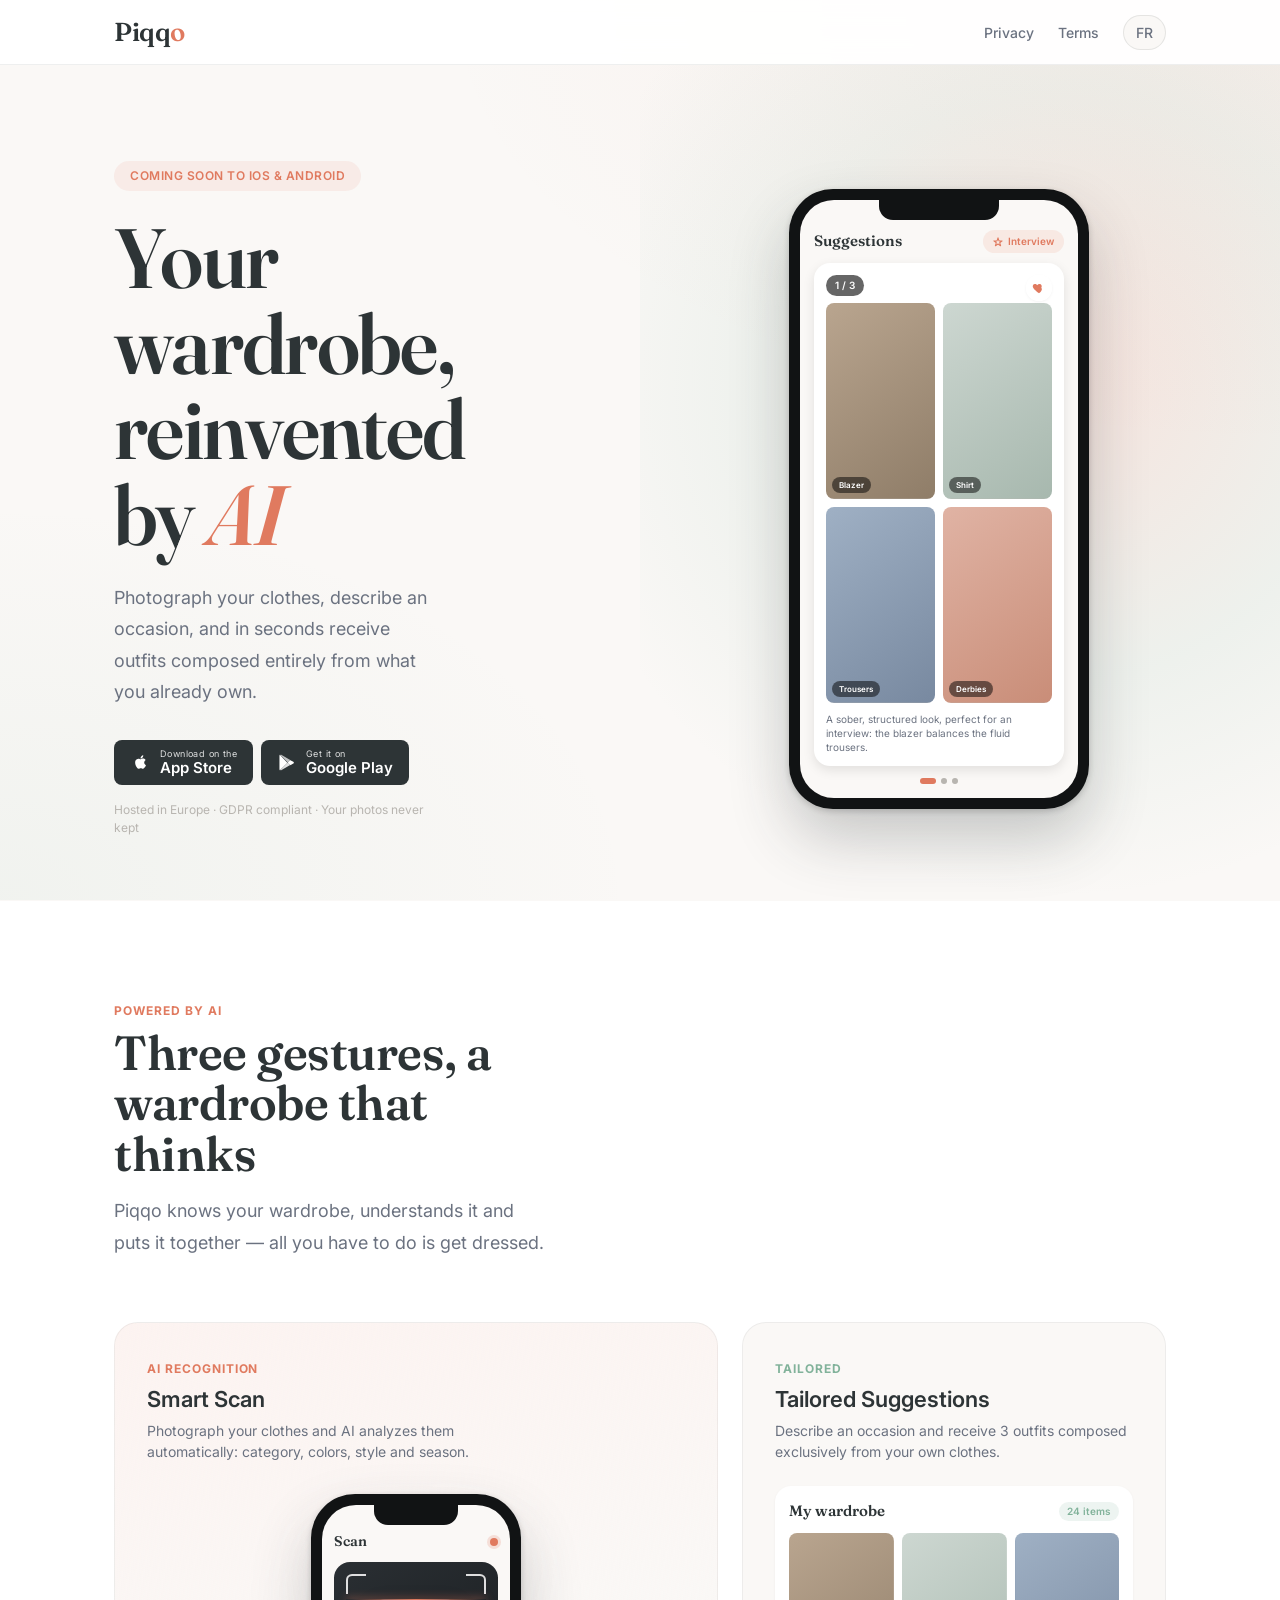
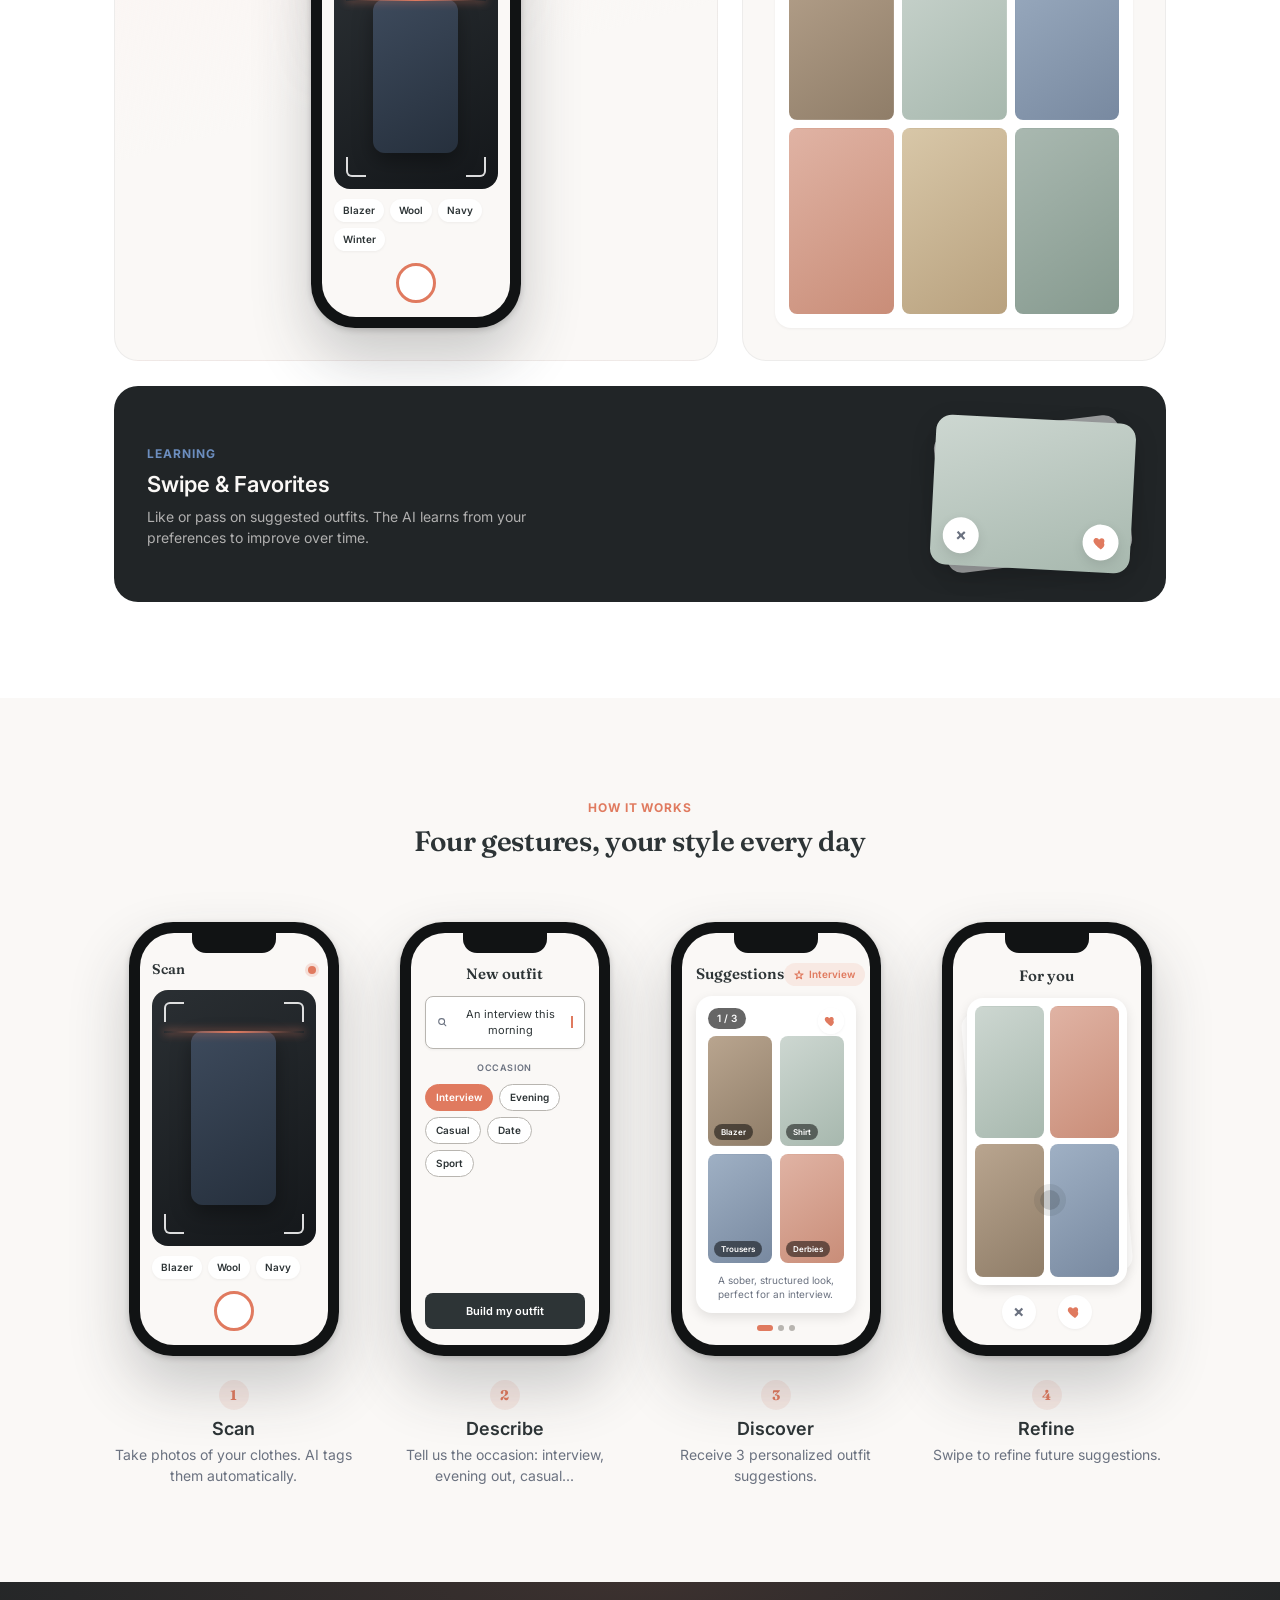
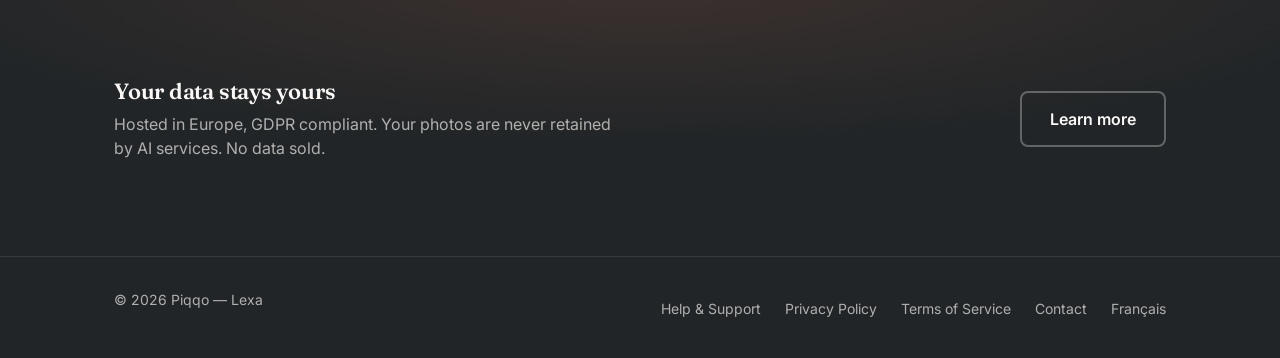
==== en/index.html @ 94d17daf "feat: add Help & Support pages (FR/EN) Add dedicated support.html for FR and EN with FAQ covering su" ====
<!doctype html>
<html lang="en">
  <head>
    <meta charset="UTF-8" />
    <meta name="viewport" content="width=device-width, initial-scale=1.0" />
    <title>Piqqo - Your style, powered by AI</title>
    <meta
      name="description"
      content="Piqqo analyzes your wardrobe and suggests personalized outfits in seconds using AI."
    />
    <link rel="alternate" hreflang="fr" href="../fr/index.html" />
    <link rel="alternate" hreflang="en" href="index.html" />
    <link rel="canonical" href="https://piqqo.app/en/" />
    <link rel="preconnect" href="https://fonts.googleapis.com" />
    <link rel="preconnect" href="https://fonts.gstatic.com" crossorigin />
    <link
      href="https://fonts.googleapis.com/css2?family=Fraunces:ital,opsz,wght@0,9..144,400..700;1,9..144,400..700&family=Inter:wght@400;500;600;700&display=swap"
      rel="stylesheet"
    />
    <link rel="stylesheet" href="../style.css" />
  </head>
  <body class="bg-texture">
    <!-- Navigation -->
    <nav class="nav">
      <div class="nav__inner">
        <a href="index.html" class="nav__logo">Piqq<span>o</span></a>
        <ul class="nav__links">
          <li><a href="privacy.html">Privacy</a></li>
          <li><a href="terms.html">Terms</a></li>
          <li><a href="../fr/index.html" class="nav__lang">FR</a></li>
        </ul>
      </div>
    </nav>

    <!-- Hero -->
    <section class="hero">
      <div class="container">
        <div class="hero__grid">
          <div class="hero__copy">
            <span class="hero__badge">Coming soon to iOS &amp; Android</span>
            <h1 class="hero__title">
              Your wardrobe,<br />reinvented by <em>AI</em>
            </h1>
            <p class="hero__subtitle">
              Photograph your clothes, describe an occasion, and in seconds
              receive outfits composed entirely from what you already own.
            </p>
            <div class="hero__cta">
              <!-- Store badges — placeholders. Replace href with real store URLs at launch. -->
              <div class="store-badges">
                <a
                  href="#"
                  class="store-badge"
                  aria-label="Download on the App Store"
                >
                  <svg width="20" height="20" viewBox="0 0 24 24" aria-hidden="true">
                    <path
                      d="M17.05 12.54c-.02-2.02 1.65-2.99 1.72-3.04-.94-1.37-2.4-1.56-2.92-1.58-1.24-.13-2.43.73-3.06.73-.63 0-1.6-.71-2.64-.69-1.36.02-2.61.79-3.31 2.01-1.41 2.45-.36 6.07 1.01 8.06.67.97 1.47 2.06 2.51 2.02 1.01-.04 1.39-.65 2.61-.65 1.22 0 1.56.65 2.63.63 1.09-.02 1.78-.99 2.44-1.97.77-1.13 1.09-2.22 1.11-2.28-.02-.01-2.13-.82-2.15-3.25zM15.03 6.6c.56-.68.94-1.62.83-2.56-.81.03-1.79.54-2.37 1.21-.52.6-.98 1.56-.86 2.48.9.07 1.83-.46 2.4-1.13z"
                    />
                  </svg>
                  <span class="store-badge__label">
                    <span class="store-badge__small">Download on the</span>
                    <span class="store-badge__big">App Store</span>
                  </span>
                </a>
                <a
                  href="#"
                  class="store-badge"
                  aria-label="Get it on Google Play"
                >
                  <svg width="19" height="19" viewBox="0 0 24 24" aria-hidden="true">
                    <path
                      d="M3.6 2.3c-.3.3-.5.8-.5 1.4v16.6c0 .6.2 1.1.5 1.4l.1.1 9.3-9.3v-.2L3.6 2.3zM16.8 15.3l-3.1-3.1v-.2l3.1-3.1.1.1 3.7 2.1c1 .6 1 1.6 0 2.2l-3.7 2.1-.1-.1z"
                    />
                    <path d="M13.7 12.1l-9.4 9.4c.3.3.9.4 1.5 0l10.9-6.2-3-3.2z" opacity="0.85" />
                    <path d="M13.7 11.9l3-3.2L5.8 2.5c-.6-.4-1.2-.3-1.5 0l9.4 9.4z" opacity="0.7" />
                  </svg>
                  <span class="store-badge__label">
                    <span class="store-badge__small">Get it on</span>
                    <span class="store-badge__big">Google Play</span>
                  </span>
                </a>
              </div>
            </div>
            <p class="hero__note">
              Hosted in Europe · GDPR compliant · Your photos never kept
            </p>
          </div>

          <!-- Product mockup: Suggestions screen replica.
               Garment tiles are placeholder slots — set style="--tile:url(...)"
               on a .mock-garment to drop in a real screenshot. -->
          <div class="hero__visual">
            <div class="mockup" role="img" aria-label="Preview of the Piqqo app: three suggested outfits">
              <div class="mockup__notch"></div>
              <div class="mockup__screen">
                <div class="mock-app">
                  <div class="mock-app__top">
                    <span class="mock-app__title">Suggestions</span>
                    <span class="mock-app__occasion">
                      <svg width="10" height="10" viewBox="0 0 24 24" fill="none" stroke="currentColor" stroke-width="2.5" stroke-linecap="round" stroke-linejoin="round"><path d="M12 2l2.4 7.4H22l-6 4.3 2.3 7.3L12 16.7 5.7 21l2.3-7.3-6-4.3h7.6z"/></svg>
                      Interview
                    </span>
                  </div>
                  <div class="mock-card">
                    <span class="mock-card__badge">1 / 3</span>
                    <span class="mock-card__heart" aria-hidden="true">
                      <svg viewBox="0 0 24 24"><path d="M12 21s-7.5-4.9-10-9.3C.3 8.6 1.8 5 5.1 5c2 0 3.3 1.2 3.9 2.3C9.6 6.2 10.9 5 12.9 5c3.3 0 4.8 3.6 3.1 6.7C19.5 16.1 12 21 12 21z"/></svg>
                    </span>
                    <div class="mock-collage">
                      <div class="mock-garment mock-garment--1"><span class="mock-garment__badge">Blazer</span></div>
                      <div class="mock-garment mock-garment--2"><span class="mock-garment__badge">Shirt</span></div>
                      <div class="mock-garment mock-garment--3"><span class="mock-garment__badge">Trousers</span></div>
                      <div class="mock-garment mock-garment--4"><span class="mock-garment__badge">Derbies</span></div>
                    </div>
                    <p class="mock-card__reason">
                      A sober, structured look, perfect for an interview: the
                      blazer balances the fluid trousers.
                    </p>
                  </div>
                  <div class="mock-dots" aria-hidden="true">
                    <span class="mock-dot mock-dot--active"></span>
                    <span class="mock-dot"></span>
                    <span class="mock-dot"></span>
                  </div>
                </div>
              </div>
            </div>
          </div>
        </div>
      </div>
    </section>

    <!-- Features — bento -->
    <section class="bento" id="features">
      <div class="container">
        <div class="bento__header" data-reveal>
          <span class="eyebrow eyebrow--accent">Powered by AI</span>
          <h2>Three gestures, a wardrobe that thinks</h2>
          <p>
            Piqqo knows your wardrobe, understands it and puts it together —
            all you have to do is get dressed.
          </p>
        </div>

        <div class="bento__grid">
          <!-- Smart Scan — showcase cell, reuses the phone-mockup primitive -->
          <article class="bento__cell bento__cell--scan" data-reveal>
            <div class="bento__copy">
              <span class="eyebrow eyebrow--accent">AI recognition</span>
              <h3>Smart Scan</h3>
              <p>
                Photograph your clothes and AI analyzes them automatically:
                category, colors, style and season.
              </p>
            </div>
            <div class="bento__visual">
              <div
                class="mockup mockup--sm"
                role="img"
                aria-label="Piqqo scan screen: analyzing a garment"
              >
                <div class="mockup__notch"></div>
                <div class="mockup__screen">
                  <div class="mock-scan">
                    <div class="mock-scan__bar">
                      <span>Scan</span>
                      <span class="mock-scan__live" aria-hidden="true"></span>
                    </div>
                    <div class="mock-scan__view">
                      <div class="mock-scan__garment"></div>
                      <span class="mock-scan__corner mock-scan__corner--tl"></span>
                      <span class="mock-scan__corner mock-scan__corner--tr"></span>
                      <span class="mock-scan__corner mock-scan__corner--bl"></span>
                      <span class="mock-scan__corner mock-scan__corner--br"></span>
                      <span class="mock-scan__scanline" aria-hidden="true"></span>
                    </div>
                    <div class="mock-scan__tags">
                      <span class="mock-tag">Blazer</span>
                      <span class="mock-tag">Wool</span>
                      <span class="mock-tag">Navy</span>
                      <span class="mock-tag">Winter</span>
                    </div>
                    <div class="mock-scan__shutter" aria-hidden="true"></div>
                  </div>
                </div>
              </div>
            </div>
          </article>

          <!-- Tailored Suggestions — shows the Wardrobe grid screen (flat card, no device frame) -->
          <article
            class="bento__cell bento__cell--sugg"
            data-reveal
            style="--reveal-delay: 0.08s"
          >
            <div class="bento__copy">
              <span class="eyebrow eyebrow--sage">Tailored</span>
              <h3>Tailored Suggestions</h3>
              <p>
                Describe an occasion and receive 3 outfits composed exclusively
                from your own clothes.
              </p>
            </div>
            <div
              class="mock-wardrobe"
              role="img"
              aria-label="Piqqo wardrobe screen: your digitized wardrobe"
            >
              <div class="mock-wardrobe__bar">
                <span class="mock-wardrobe__title">My wardrobe</span>
                <span class="mock-wardrobe__count">24 items</span>
              </div>
              <div class="mock-wardrobe__grid" aria-hidden="true">
                <span class="mock-tile mock-tile--1"></span>
                <span class="mock-tile mock-tile--2"></span>
                <span class="mock-tile mock-tile--3"></span>
                <span class="mock-tile mock-tile--4"></span>
                <span class="mock-tile mock-tile--5"></span>
                <span class="mock-tile mock-tile--6"></span>
              </div>
            </div>
          </article>

          <!-- Swipe & Favorites — wide banner cell -->
          <article
            class="bento__cell bento__cell--swipe"
            data-reveal
            style="--reveal-delay: 0.16s"
          >
            <div class="bento__copy">
              <span class="eyebrow eyebrow--info">Learning</span>
              <h3>Swipe &amp; Favorites</h3>
              <p>
                Like or pass on suggested outfits. The AI learns from your
                preferences to improve over time.
              </p>
            </div>
            <div class="mock-swipe" role="img" aria-label="Outfit cards to like or pass">
              <div class="mock-swipe__card mock-swipe__card--back"></div>
              <div class="mock-swipe__card mock-swipe__card--front">
                <span class="mock-swipe__pass" aria-hidden="true">&times;</span>
                <span class="mock-swipe__like" aria-hidden="true">
                  <svg viewBox="0 0 24 24"><path d="M12 21s-7.5-4.9-10-9.3C.3 8.6 1.8 5 5.1 5c2 0 3.3 1.2 3.9 2.3C9.6 6.2 10.9 5 12.9 5c3.3 0 4.8 3.6 3.1 6.7C19.5 16.1 12 21 12 21z"/></svg>
                </span>
              </div>
            </div>
          </article>
        </div>
      </div>
    </section>

    <!-- How It Works — animated four-step flow.
         Each step reuses the phone-mockup primitive (issue 02) to show a real
         app screen. Steps stagger in on scroll via the reveal harness (main.js,
         issue 01). The final step carries a swipe-gesture micro-animation.
         All motion is gated by prefers-reduced-motion (see style.css). -->
    <section class="how-it-works">
      <div class="container">
        <div class="how-it-works__header" data-reveal>
          <span class="eyebrow eyebrow--accent">How it works</span>
          <h2>Four gestures, your style every day</h2>
        </div>
        <ol class="how-steps">
          <!-- 1 · Scan — camera / scan screen -->
          <li class="how-step" data-reveal>
            <div class="how-step__stage">
              <div
                class="mockup mockup--how"
                role="img"
                aria-label="Piqqo scan screen: analyzing a garment"
              >
                <div class="mockup__notch"></div>
                <div class="mockup__screen">
                  <div class="mock-scan">
                    <div class="mock-scan__bar">
                      <span>Scan</span>
                      <span class="mock-scan__live" aria-hidden="true"></span>
                    </div>
                    <div class="mock-scan__view">
                      <div class="mock-scan__garment"></div>
                      <span class="mock-scan__corner mock-scan__corner--tl"></span>
                      <span class="mock-scan__corner mock-scan__corner--tr"></span>
                      <span class="mock-scan__corner mock-scan__corner--bl"></span>
                      <span class="mock-scan__corner mock-scan__corner--br"></span>
                      <span class="mock-scan__scanline" aria-hidden="true"></span>
                    </div>
                    <div class="mock-scan__tags">
                      <span class="mock-tag">Blazer</span>
                      <span class="mock-tag">Wool</span>
                      <span class="mock-tag">Navy</span>
                    </div>
                    <div class="mock-scan__shutter" aria-hidden="true"></div>
                  </div>
                </div>
              </div>
            </div>
            <div class="how-step__copy">
              <span class="how-step__num">1</span>
              <h3>Scan</h3>
              <p>Take photos of your clothes. AI tags them automatically.</p>
            </div>
          </li>

          <!-- 2 · Describe — occasion picker screen -->
          <li class="how-step" data-reveal style="--reveal-delay: 0.1s">
            <div class="how-step__stage">
              <div
                class="mockup mockup--how"
                role="img"
                aria-label="Piqqo screen: choosing the occasion for an outfit"
              >
                <div class="mockup__notch"></div>
                <div class="mockup__screen">
                  <div class="mock-occasion">
                    <span class="mock-occasion__title">New outfit</span>
                    <div class="mock-occasion__field">
                      <svg width="12" height="12" viewBox="0 0 24 24" fill="none" stroke="currentColor" stroke-width="2.5" stroke-linecap="round" stroke-linejoin="round" aria-hidden="true"><circle cx="11" cy="11" r="7"/><path d="M21 21l-4.3-4.3"/></svg>
                      <span class="mock-occasion__typed">An interview this morning</span>
                      <span class="mock-occasion__caret" aria-hidden="true"></span>
                    </div>
                    <span class="mock-occasion__label">Occasion</span>
                    <div class="mock-occasion__chips">
                      <span class="mock-chip mock-chip--on">Interview</span>
                      <span class="mock-chip">Evening</span>
                      <span class="mock-chip">Casual</span>
                      <span class="mock-chip">Date</span>
                      <span class="mock-chip">Sport</span>
                    </div>
                    <span class="mock-occasion__cta">Build my outfit</span>
                  </div>
                </div>
              </div>
            </div>
            <div class="how-step__copy">
              <span class="how-step__num">2</span>
              <h3>Describe</h3>
              <p>Tell us the occasion: interview, evening out, casual...</p>
            </div>
          </li>

          <!-- 3 · Discover — Suggestions / OutfitCard screen -->
          <li class="how-step" data-reveal style="--reveal-delay: 0.2s">
            <div class="how-step__stage">
              <div
                class="mockup mockup--how"
                role="img"
                aria-label="Piqqo preview: an outfit suggested from your wardrobe"
              >
                <div class="mockup__notch"></div>
                <div class="mockup__screen">
                  <div class="mock-app">
                    <div class="mock-app__top">
                      <span class="mock-app__title">Suggestions</span>
                      <span class="mock-app__occasion">
                        <svg width="10" height="10" viewBox="0 0 24 24" fill="none" stroke="currentColor" stroke-width="2.5" stroke-linecap="round" stroke-linejoin="round"><path d="M12 2l2.4 7.4H22l-6 4.3 2.3 7.3L12 16.7 5.7 21l2.3-7.3-6-4.3h7.6z"/></svg>
                        Interview
                      </span>
                    </div>
                    <div class="mock-card">
                      <span class="mock-card__badge">1 / 3</span>
                      <span class="mock-card__heart" aria-hidden="true">
                        <svg viewBox="0 0 24 24"><path d="M12 21s-7.5-4.9-10-9.3C.3 8.6 1.8 5 5.1 5c2 0 3.3 1.2 3.9 2.3C9.6 6.2 10.9 5 12.9 5c3.3 0 4.8 3.6 3.1 6.7C19.5 16.1 12 21 12 21z"/></svg>
                      </span>
                      <div class="mock-collage">
                        <div class="mock-garment mock-garment--1"><span class="mock-garment__badge">Blazer</span></div>
                        <div class="mock-garment mock-garment--2"><span class="mock-garment__badge">Shirt</span></div>
                        <div class="mock-garment mock-garment--3"><span class="mock-garment__badge">Trousers</span></div>
                        <div class="mock-garment mock-garment--4"><span class="mock-garment__badge">Derbies</span></div>
                      </div>
                      <p class="mock-card__reason">
                        A sober, structured look, perfect for an interview.
                      </p>
                    </div>
                    <div class="mock-dots" aria-hidden="true">
                      <span class="mock-dot mock-dot--active"></span>
                      <span class="mock-dot"></span>
                      <span class="mock-dot"></span>
                    </div>
                  </div>
                </div>
              </div>
            </div>
            <div class="how-step__copy">
              <span class="how-step__num">3</span>
              <h3>Discover</h3>
              <p>Receive 3 personalized outfit suggestions.</p>
            </div>
          </li>

          <!-- 4 · Refine — swipe-gesture micro-animation -->
          <li class="how-step" data-reveal style="--reveal-delay: 0.3s">
            <div class="how-step__stage">
              <div
                class="mockup mockup--how"
                role="img"
                aria-label="Piqqo screen: swipe an outfit to refine suggestions"
              >
                <div class="mockup__notch"></div>
                <div class="mockup__screen">
                  <div class="mock-refine">
                    <div class="mock-refine__bar">
                      <span>For you</span>
                    </div>
                    <div class="mock-refine__deck">
                      <div class="mock-refine__card mock-refine__card--back" aria-hidden="true"></div>
                      <div class="mock-refine__card mock-refine__card--front">
                        <span class="mock-refine__stamp" aria-hidden="true">Like</span>
                        <div class="mock-collage mock-collage--refine">
                          <div class="mock-garment mock-garment--2"></div>
                          <div class="mock-garment mock-garment--4"></div>
                          <div class="mock-garment mock-garment--1"></div>
                          <div class="mock-garment mock-garment--3"></div>
                        </div>
                      </div>
                      <span class="mock-refine__hand" aria-hidden="true"></span>
                    </div>
                    <div class="mock-refine__actions" aria-hidden="true">
                      <span class="mock-refine__btn mock-refine__btn--pass">&times;</span>
                      <span class="mock-refine__btn mock-refine__btn--like">
                        <svg viewBox="0 0 24 24"><path d="M12 21s-7.5-4.9-10-9.3C.3 8.6 1.8 5 5.1 5c2 0 3.3 1.2 3.9 2.3C9.6 6.2 10.9 5 12.9 5c3.3 0 4.8 3.6 3.1 6.7C19.5 16.1 12 21 12 21z"/></svg>
                      </span>
                    </div>
                  </div>
                </div>
              </div>
            </div>
            <div class="how-step__copy">
              <span class="how-step__num">4</span>
              <h3>Refine</h3>
              <p>Swipe to refine future suggestions.</p>
            </div>
          </li>
        </ol>
      </div>
    </section>

    <!-- Privacy band -->
    <section class="privacy-band section--dark">
      <div class="container">
        <div class="privacy-band__inner" data-reveal>
          <div>
            <h2>Your data stays yours</h2>
            <p>
              Hosted in Europe, GDPR compliant. Your photos are never retained
              by AI services. No data sold.
            </p>
          </div>
          <a href="privacy.html" class="btn btn--outline">Learn more</a>
        </div>
      </div>
    </section>

    <!-- Footer -->
    <footer class="footer">
      <div class="container">
        <div class="footer__inner">
          <p class="footer__copy">&copy; 2026 Piqqo — Lexa</p>
          <ul class="footer__links">
            <li><a href="support.html">Help & Support</a></li>
            <li><a href="privacy.html">Privacy Policy</a></li>
            <li><a href="terms.html">Terms of Service</a></li>
            <li><a href="mailto:piqqo@lexa.bzh">Contact</a></li>
            <li><a href="../fr/index.html">Français</a></li>
          </ul>
        </div>
      </div>
    </footer>

    <script src="../main.js" defer></script>
  </body>
</html>
---- style.css ----
/* ============================================
   Piqqo Website - Styles
   Colors from app theme: colors.ts
   ============================================ */

/* --- CSS Custom Properties (Design Tokens) --- */
:root {
  /* Primary Palette */
  --color-primary: #2d3436; /* Charcoal */
  --color-accent: #e07a5f; /* Terracotta */
  --color-secondary: #81b29a; /* Sage */

  /* Backgrounds */
  --color-bg: #faf8f6; /* Warm White */
  --color-surface: #ffffff; /* Cards, modals */

  /* Dark section (deep charcoal) — derived from primary, not a new brand color */
  --color-ink: #212527; /* Deeper charcoal for dark bands */
  --color-on-dark: #faf8f6; /* Text on dark */
  --color-on-dark-muted: rgba(250, 248, 246, 0.66); /* Secondary text on dark */

  /* Texture — subtle warm gradients layered over base bg */
  --gradient-warm:
    radial-gradient(
      120% 90% at 100% 0%,
      rgba(224, 122, 95, 0.08) 0%,
      transparent 55%
    ),
    radial-gradient(
      90% 80% at 0% 100%,
      rgba(129, 178, 154, 0.08) 0%,
      transparent 55%
    );

  /* Text */
  --color-text: #2d3436; /* Primary text */
  --color-text-secondary: #6b7280; /* Secondary text */
  --color-muted: #b8b5b0; /* Placeholders */

  /* Semantic */
  --color-success: #81b29a;
  --color-error: #e07a5f;
  --color-warning: #f2cc8f;
  --color-info: #6c8ebf;

  /* Spacing */
  --space-xs: 4px;
  --space-sm: 8px;
  --space-md: 16px;
  --space-lg: 24px;
  --space-xl: 32px;
  --space-xxl: 48px;
  --space-3xl: 64px;
  --space-4xl: 96px;

  /* Radii */
  --radius-sm: 4px;
  --radius-md: 8px;
  --radius-lg: 16px;
  --radius-xl: 24px;
  --radius-full: 9999px;

  /* Shadows */
  --shadow-sm: 0 1px 3px rgba(0, 0, 0, 0.05);
  --shadow-md: 0 4px 12px rgba(0, 0, 0, 0.1);
  --shadow-lg: 0 8px 24px rgba(0, 0, 0, 0.15);

  /* Typography */
  --font-family:
    "Inter", -apple-system, BlinkMacSystemFont, "Segoe UI", Roboto, sans-serif;
  /* Editorial serif display for headlines (body/UI stays Inter) */
  --font-display:
    "Fraunces", Georgia, "Times New Roman", "Times", serif;
  --font-size-caption: 12px;
  --font-size-body-sm: 14px;
  --font-size-body: 16px;
  --font-size-h3: 18px;
  --font-size-h2: 22px;
  --font-size-h1: 28px;
  --font-size-hero: 48px;
  /* Oversized editorial display scale (fluid) */
  --font-size-display: clamp(2.75rem, 6vw + 1rem, 5.25rem);
  --font-size-display-sm: clamp(2rem, 3.5vw + 1rem, 3rem);

  --line-height-tight: 1.2;
  --line-height-normal: 1.5;
  --line-height-relaxed: 1.75;

  /* Layout */
  --max-width: 1100px;
  --max-width-narrow: 800px;
}

/* --- Reset & Base --- */
*,
*::before,
*::after {
  margin: 0;
  padding: 0;
  box-sizing: border-box;
}

html {
  scroll-behavior: smooth;
  -webkit-font-smoothing: antialiased;
  -moz-osx-font-smoothing: grayscale;
}

body {
  font-family: var(--font-family);
  font-size: var(--font-size-body);
  line-height: var(--line-height-normal);
  color: var(--color-text);
  background-color: var(--color-bg);
}

a {
  color: var(--color-accent);
  text-decoration: none;
  transition: color 0.2s ease;
}

a:hover {
  color: #c4654b;
}

img {
  max-width: 100%;
  height: auto;
}

/* --- Typography --- */
h1,
h2,
h3,
h4 {
  line-height: var(--line-height-tight);
  color: var(--color-primary);
}

/* Big editorial headlines wear the serif display face; UI headings stay Inter */
h1,
h2 {
  font-family: var(--font-display);
  font-optical-sizing: auto;
  letter-spacing: -0.01em;
}

/* Utility: opt any element into the display face */
.font-display {
  font-family: var(--font-display);
  font-optical-sizing: auto;
}

/* Oversized editorial display type */
.display {
  font-family: var(--font-display);
  font-optical-sizing: auto;
  font-size: var(--font-size-display);
  font-weight: 600;
  line-height: 1.02;
  letter-spacing: -0.02em;
}

h1 {
  font-size: var(--font-size-h1);
  font-weight: 700;
}

h2 {
  font-size: var(--font-size-h2);
  font-weight: 600;
  margin-bottom: var(--space-md);
}

h3 {
  font-size: var(--font-size-h3);
  font-weight: 600;
  margin-bottom: var(--space-sm);
}

p {
  margin-bottom: var(--space-md);
  color: var(--color-text-secondary);
}

/* --- Layout --- */
.container {
  max-width: var(--max-width);
  margin: 0 auto;
  padding: 0 var(--space-lg);
}

.container--narrow {
  max-width: var(--max-width-narrow);
}

/* --- Navigation --- */
.nav {
  position: sticky;
  top: 0;
  background-color: var(--color-surface);
  border-bottom: 1px solid rgba(45, 52, 54, 0.08);
  z-index: 100;
  backdrop-filter: blur(12px);
  background-color: rgba(255, 255, 255, 0.92);
}

.nav__inner {
  display: flex;
  align-items: center;
  justify-content: space-between;
  height: 64px;
  max-width: var(--max-width);
  margin: 0 auto;
  padding: 0 var(--space-lg);
}

.nav__logo {
  font-family: var(--font-display);
  font-optical-sizing: auto;
  font-size: 26px;
  font-weight: 600;
  color: var(--color-primary);
  text-decoration: none;
  letter-spacing: -0.5px;
}

.nav__logo:hover {
  color: var(--color-primary);
}

.nav__logo span {
  color: var(--color-accent);
}

.nav__links {
  display: flex;
  align-items: center;
  gap: var(--space-lg);
  list-style: none;
}

.nav__links a {
  font-size: var(--font-size-body-sm);
  color: var(--color-text-secondary);
  font-weight: 500;
  transition: color 0.2s ease;
}

.nav__links a:hover {
  color: var(--color-primary);
}

.nav__lang {
  display: inline-flex;
  align-items: center;
  gap: var(--space-xs);
  padding: 6px 12px;
  font-size: var(--font-size-caption);
  font-weight: 600;
  color: var(--color-text-secondary);
  background: var(--color-bg);
  border: 1px solid rgba(45, 52, 54, 0.1);
  border-radius: var(--radius-full);
  text-decoration: none;
  transition: all 0.2s ease;
}

.nav__lang:hover {
  color: var(--color-primary);
  border-color: var(--color-primary);
  background: var(--color-surface);
}

/* --- Hero Section --- */
.hero {
  position: relative;
  padding: var(--space-4xl) 0 var(--space-3xl);
  overflow: hidden;
}

/* Soft warm glow behind the phone */
.hero::before {
  content: "";
  position: absolute;
  top: -10%;
  right: -5%;
  width: 55%;
  height: 120%;
  background: radial-gradient(
    circle at 60% 40%,
    rgba(224, 122, 95, 0.16) 0%,
    rgba(129, 178, 154, 0.1) 40%,
    transparent 70%
  );
  pointer-events: none;
  z-index: 0;
}

.hero__grid {
  position: relative;
  z-index: 1;
  display: grid;
  grid-template-columns: 1.05fr 0.95fr;
  align-items: center;
  gap: var(--space-4xl);
}

.hero__copy {
  max-width: 32ch;
}

.hero__badge {
  display: inline-flex;
  align-items: center;
  gap: var(--space-xs);
  padding: 6px 16px;
  font-size: var(--font-size-caption);
  font-weight: 600;
  color: var(--color-accent);
  background: rgba(224, 122, 95, 0.1);
  border-radius: var(--radius-full);
  margin-bottom: var(--space-lg);
  letter-spacing: 0.5px;
  text-transform: uppercase;
}

.hero__title {
  font-family: var(--font-display);
  font-optical-sizing: auto;
  font-size: var(--font-size-display);
  font-weight: 600;
  line-height: 1.02;
  margin-bottom: var(--space-lg);
  letter-spacing: -0.02em;
  color: var(--color-primary);
}

/* Fraunces ships true italics — the accent word gets a real italic cut */
.hero__title em {
  font-style: italic;
  color: var(--color-accent);
}

.hero__subtitle {
  font-size: var(--font-size-h3);
  color: var(--color-text-secondary);
  max-width: 46ch;
  margin: 0 0 var(--space-xl);
  line-height: var(--line-height-relaxed);
}

.hero__cta {
  display: flex;
  flex-wrap: wrap;
  align-items: center;
  gap: var(--space-md);
}

.hero__note {
  margin-top: var(--space-md);
  margin-bottom: 0;
  font-size: var(--font-size-caption);
  color: var(--color-muted);
}

.hero__visual {
  position: relative;
  z-index: 1;
  display: flex;
  justify-content: center;
}

/* --- Buttons --- */
.btn {
  display: inline-flex;
  align-items: center;
  gap: var(--space-sm);
  padding: 14px 28px;
  font-size: var(--font-size-body);
  font-weight: 600;
  border-radius: var(--radius-md);
  border: none;
  cursor: pointer;
  transition: all 0.2s ease;
  text-decoration: none;
}

.btn--primary {
  background-color: var(--color-accent);
  color: white;
}

.btn--primary:hover {
  background-color: #c4654b;
  color: white;
  transform: translateY(-1px);
  box-shadow: var(--shadow-md);
}

.btn--outline {
  background-color: transparent;
  color: var(--color-primary);
  border: 2px solid rgba(45, 52, 54, 0.15);
}

.btn--outline:hover {
  border-color: var(--color-primary);
  color: var(--color-primary);
  transform: translateY(-1px);
}

/* --- Features Section --- */
.features {
  padding: var(--space-4xl) 0;
  background-color: var(--color-surface);
}

.features__header {
  text-align: center;
  margin-bottom: var(--space-3xl);
}

.features__header h2 {
  font-size: var(--font-size-h1);
  margin-bottom: var(--space-sm);
}

.features__header p {
  font-size: var(--font-size-h3);
  color: var(--color-text-secondary);
}

.features__grid {
  display: grid;
  grid-template-columns: repeat(3, 1fr);
  gap: var(--space-xl);
}

.feature-card {
  padding: var(--space-xl);
  background: var(--color-bg);
  border-radius: var(--radius-lg);
  transition:
    transform 0.2s ease,
    box-shadow 0.2s ease;
}

.feature-card:hover {
  transform: translateY(-4px);
  box-shadow: var(--shadow-md);
}

.feature-card__icon {
  width: 48px;
  height: 48px;
  display: flex;
  align-items: center;
  justify-content: center;
  background: rgba(224, 122, 95, 0.1);
  border-radius: var(--radius-md);
  margin-bottom: var(--space-md);
  font-size: 24px;
}

.feature-card__icon--sage {
  background: rgba(129, 178, 154, 0.1);
}

.feature-card__icon--info {
  background: rgba(108, 142, 191, 0.1);
}

.feature-card h3 {
  color: var(--color-primary);
  margin-bottom: var(--space-sm);
}

.feature-card p {
  font-size: var(--font-size-body-sm);
  color: var(--color-text-secondary);
  margin-bottom: 0;
}

/* --- How It Works --- */
.how-it-works {
  padding: var(--space-4xl) 0;
}

.how-it-works__header {
  text-align: center;
  margin-bottom: var(--space-3xl);
}

.how-it-works__header h2 {
  font-size: var(--font-size-h1);
  margin-bottom: var(--space-sm);
}

.steps {
  display: grid;
  grid-template-columns: repeat(4, 1fr);
  gap: var(--space-xl);
  counter-reset: step;
}

.step {
  text-align: center;
  counter-increment: step;
  position: relative;
}

.step__number {
  width: 56px;
  height: 56px;
  display: flex;
  align-items: center;
  justify-content: center;
  background: var(--color-primary);
  color: white;
  font-size: var(--font-size-h2);
  font-weight: 700;
  border-radius: var(--radius-full);
  margin: 0 auto var(--space-md);
}

.step h3 {
  margin-bottom: var(--space-sm);
}

.step p {
  font-size: var(--font-size-body-sm);
  margin-bottom: 0;
}

/* --- Privacy Band ---
   Deep-charcoal band: the ink background, terracotta glow, and on-dark text
   come from the shared `.section--dark` treatment (applied in the markup).
   Only band-specific layout lives here. */
.privacy-band {
  padding: var(--space-4xl) 0;
}

.privacy-band__inner {
  display: flex;
  align-items: center;
  justify-content: space-between;
  gap: var(--space-xl);
}

.privacy-band h2 {
  margin-bottom: var(--space-sm);
}

.privacy-band p {
  margin-bottom: 0;
  max-width: 500px;
}

.privacy-band .btn--outline {
  color: var(--color-on-dark);
  border-color: rgba(250, 248, 246, 0.3);
  white-space: nowrap;
}

.privacy-band .btn--outline:hover {
  border-color: var(--color-on-dark);
  color: var(--color-on-dark);
}

/* --- Footer ---
   Deep-charcoal footer that flows out of the privacy band; a hairline
   divider marks the seam between the two dark regions. Links lift to
   terracotta on hover for a brand accent. */
.footer {
  padding: var(--space-xl) 0;
  background-color: var(--color-ink);
  color: var(--color-on-dark-muted);
  border-top: 1px solid rgba(250, 248, 246, 0.1);
}

.footer__inner {
  display: flex;
  align-items: center;
  justify-content: space-between;
  flex-wrap: wrap;
  gap: var(--space-md);
}

.footer__copy {
  font-size: var(--font-size-body-sm);
  color: var(--color-on-dark-muted);
}

.footer__links {
  display: flex;
  gap: var(--space-lg);
  list-style: none;
}

.footer__links a {
  font-size: var(--font-size-body-sm);
  color: var(--color-on-dark-muted);
  transition: color 0.2s ease;
}

.footer__links a:hover {
  color: var(--color-accent);
}

/* --- Legal Pages --- */
.legal {
  padding: var(--space-3xl) 0 var(--space-4xl);
}

.legal__header {
  margin-bottom: var(--space-xl);
  padding-bottom: var(--space-xl);
  border-bottom: 1px solid rgba(45, 52, 54, 0.08);
}

.legal__header h1 {
  font-size: 36px;
  margin-bottom: var(--space-sm);
}

.legal__date {
  font-size: var(--font-size-body-sm);
  color: var(--color-muted);
}

.legal__content h2 {
  font-size: var(--font-size-h2);
  margin-top: var(--space-xl);
  margin-bottom: var(--space-md);
  padding-top: var(--space-lg);
  border-top: 1px solid rgba(45, 52, 54, 0.05);
}

.legal__content h2:first-child {
  border-top: none;
  padding-top: 0;
  margin-top: 0;
}

.legal__content h3 {
  font-size: var(--font-size-h3);
  margin-top: var(--space-lg);
  margin-bottom: var(--space-sm);
}

.legal__content p {
  margin-bottom: var(--space-md);
  line-height: var(--line-height-relaxed);
}

.legal__content ul {
  margin-bottom: var(--space-md);
  padding-left: var(--space-lg);
}

.legal__content li {
  margin-bottom: var(--space-sm);
  color: var(--color-text-secondary);
  line-height: var(--line-height-relaxed);
}

.legal__content strong {
  color: var(--color-primary);
}

.legal__content table {
  width: 100%;
  border-collapse: collapse;
  margin-bottom: var(--space-lg);
  font-size: var(--font-size-body-sm);
}

.legal__content th {
  text-align: left;
  padding: var(--space-sm) var(--space-md);
  background: var(--color-primary);
  color: white;
  font-weight: 600;
  font-size: var(--font-size-caption);
  text-transform: uppercase;
  letter-spacing: 0.5px;
}

.legal__content th:first-child {
  border-radius: var(--radius-md) 0 0 0;
}

.legal__content th:last-child {
  border-radius: 0 var(--radius-md) 0 0;
}

.legal__content td {
  padding: var(--space-sm) var(--space-md);
  border-bottom: 1px solid rgba(45, 52, 54, 0.06);
  color: var(--color-text-secondary);
}

.legal__content tr:hover td {
  background: rgba(45, 52, 54, 0.02);
}

/* --- Responsive --- */
@media (max-width: 768px) {
  :root {
    --font-size-hero: 32px;
    --font-size-h1: 24px;
    --font-size-h2: 20px;
  }

  .hero {
    padding: var(--space-3xl) 0;
  }

  .hero__grid {
    grid-template-columns: 1fr;
    gap: var(--space-3xl);
    text-align: center;
  }

  .hero__copy {
    max-width: none;
  }

  .hero__badge,
  .hero__cta,
  .store-badges {
    justify-content: center;
  }

  .hero__subtitle {
    margin-left: auto;
    margin-right: auto;
  }

  .features__grid {
    grid-template-columns: 1fr;
    gap: var(--space-md);
  }

  .steps {
    grid-template-columns: 1fr 1fr;
    gap: var(--space-lg);
  }

  .privacy-band__inner {
    flex-direction: column;
    text-align: center;
  }

  .privacy-band p {
    max-width: none;
  }

  .footer__inner {
    flex-direction: column;
    text-align: center;
  }

  .nav__links {
    gap: var(--space-md);
  }

  .legal__content table {
    display: block;
    overflow-x: auto;
  }
}

@media (max-width: 480px) {
  .steps {
    grid-template-columns: 1fr;
  }

  .hero__cta {
    flex-direction: column;
    width: 100%;
  }

  .hero__cta .btn {
    width: 100%;
    justify-content: center;
  }

  .nav__links {
    gap: var(--space-sm);
  }

  .nav__links a {
    font-size: var(--font-size-caption);
  }
}

/* ============================================
   Foundation utilities (redesign)
   ============================================ */

/* Warm textured page surface — layered radial gradients over the base bg */
.bg-texture {
  background-image: var(--gradient-warm);
  background-attachment: fixed;
}

/* Deep-charcoal section for high-contrast bands */
.section--dark {
  background-color: var(--color-ink);
  color: var(--color-on-dark);
  background-image:
    radial-gradient(
      100% 100% at 50% 0%,
      rgba(224, 122, 95, 0.14) 0%,
      transparent 60%
    );
}

.section--dark h1,
.section--dark h2,
.section--dark h3,
.section--dark h4 {
  color: var(--color-on-dark);
}

.section--dark p {
  color: var(--color-on-dark-muted);
}

/* --- Scroll reveal harness ---
   Elements marked [data-reveal] start hidden and animate in when the
   IntersectionObserver in main.js adds .is-visible. The `js` class (set by
   main.js on <html>) gates the hidden state so content stays visible if JS
   never runs. */
.js [data-reveal] {
  opacity: 0;
  transform: translateY(20px);
  transition:
    opacity 0.6s cubic-bezier(0.22, 1, 0.36, 1),
    transform 0.6s cubic-bezier(0.22, 1, 0.36, 1);
  transition-delay: var(--reveal-delay, 0s);
  will-change: opacity, transform;
}

.js [data-reveal].is-visible {
  opacity: 1;
  transform: none;
}

@media (prefers-reduced-motion: reduce) {
  html {
    scroll-behavior: auto;
  }

  .js [data-reveal],
  .js [data-reveal].is-visible {
    opacity: 1;
    transform: none;
    transition: none;
  }
}

/* ============================================
   Store badges (placeholder — swap href for real store URLs at launch)
   ============================================ */
.store-badges {
  display: flex;
  flex-wrap: wrap;
  gap: var(--space-sm);
}

.store-badge {
  display: inline-flex;
  align-items: center;
  gap: 10px;
  padding: 9px 16px;
  background-color: var(--color-primary);
  color: #fff;
  border-radius: var(--radius-md);
  transition:
    transform 0.2s ease,
    box-shadow 0.2s ease;
}

.store-badge:hover {
  color: #fff;
  transform: translateY(-2px);
  box-shadow: var(--shadow-md);
}

.store-badge svg {
  flex-shrink: 0;
  fill: #fff;
}

.store-badge__label {
  display: flex;
  flex-direction: column;
  line-height: 1.15;
  text-align: left;
}

.store-badge__small {
  font-size: 9px;
  letter-spacing: 0.4px;
  opacity: 0.85;
}

.store-badge__big {
  font-size: 15px;
  font-weight: 600;
}

/* ============================================
   Phone mockup primitive (reused by hero, features, how-it-works)
   Garment tiles are placeholder slots: set --tile to a real screenshot url
   (background-image) to raise fidelity per slot.
   ============================================ */
.mockup {
  --mock-w: 300px;
  position: relative;
  width: var(--mock-w);
  aspect-ratio: 300 / 620;
  background: #111314;
  border-radius: 44px;
  padding: 11px;
  box-shadow:
    0 2px 6px rgba(0, 0, 0, 0.18),
    0 30px 60px rgba(45, 52, 54, 0.24);
}

.mockup__notch {
  position: absolute;
  top: 11px;
  left: 50%;
  transform: translateX(-50%);
  width: 40%;
  height: 20px;
  background: #111314;
  border-radius: 0 0 14px 14px;
  z-index: 5;
}

.mockup__screen {
  position: relative;
  width: 100%;
  height: 100%;
  background: var(--color-bg);
  border-radius: 34px;
  overflow: hidden;
  display: flex;
  flex-direction: column;
}

/* --- Suggestions screen content --- */
.mock-app {
  display: flex;
  flex-direction: column;
  height: 100%;
  padding: 30px 14px 14px;
  gap: 10px;
}

.mock-app__top {
  display: flex;
  align-items: center;
  justify-content: space-between;
}

.mock-app__title {
  font-family: var(--font-display);
  font-size: 15px;
  font-weight: 600;
  color: var(--color-primary);
}

.mock-app__occasion {
  display: inline-flex;
  align-items: center;
  gap: 5px;
  padding: 4px 10px;
  font-size: 10px;
  font-weight: 600;
  color: var(--color-accent);
  background: rgba(224, 122, 95, 0.12);
  border-radius: var(--radius-full);
}

.mock-card {
  position: relative;
  flex: 1;
  display: flex;
  flex-direction: column;
  background: var(--color-surface);
  border-radius: var(--radius-lg);
  padding: 12px;
  box-shadow: var(--shadow-md);
}

.mock-card__badge {
  position: absolute;
  top: 12px;
  left: 12px;
  z-index: 2;
  padding: 3px 9px;
  font-size: 10px;
  font-weight: 600;
  color: #fff;
  background: rgba(0, 0, 0, 0.6);
  border-radius: var(--radius-full);
}

.mock-card__heart {
  position: absolute;
  top: 12px;
  right: 12px;
  z-index: 2;
  width: 26px;
  height: 26px;
  display: flex;
  align-items: center;
  justify-content: center;
  background: rgba(255, 255, 255, 0.92);
  border-radius: var(--radius-full);
  box-shadow: var(--shadow-sm);
}

.mock-card__heart svg {
  width: 14px;
  height: 14px;
  fill: var(--color-accent);
}

.mock-collage {
  flex: 1;
  margin-top: 28px;
  display: grid;
  grid-template-columns: 1fr 1fr;
  grid-auto-rows: 1fr;
  gap: 8px;
}

.mock-garment {
  position: relative;
  border-radius: var(--radius-md);
  background-color: var(--color-muted);
  background-image: var(--tile, none);
  background-size: cover;
  background-position: center;
  overflow: hidden;
}

/* Placeholder tints so tiles read as distinct garments before real photos */
.mock-garment--1 {
  background-image: linear-gradient(145deg, #b9a58f, #8f7d68);
}
.mock-garment--2 {
  background-image: linear-gradient(145deg, #cdd7d1, #a7b8ae);
}
.mock-garment--3 {
  background-image: linear-gradient(145deg, #9fb0c4, #7889a0);
}
.mock-garment--4 {
  background-image: linear-gradient(145deg, #e0b3a4, #c98d78);
}

.mock-garment__badge {
  position: absolute;
  bottom: 6px;
  left: 6px;
  padding: 2px 7px;
  font-size: 8px;
  font-weight: 600;
  color: #fff;
  background: rgba(0, 0, 0, 0.5);
  border-radius: var(--radius-full);
}

.mock-card__reason {
  margin: 10px 0 0;
  font-size: 10px;
  line-height: 1.4;
  color: var(--color-text-secondary);
}

.mock-dots {
  display: flex;
  gap: 5px;
  justify-content: center;
  padding-top: 2px;
}

.mock-dot {
  width: 6px;
  height: 6px;
  border-radius: var(--radius-full);
  background: var(--color-muted);
}

.mock-dot--active {
  width: 16px;
  background: var(--color-accent);
}

/* ============================================
   Hero / mockup animation
   ============================================ */
@keyframes floaty {
  0%,
  100% {
    transform: translateY(0);
  }
  50% {
    transform: translateY(-10px);
  }
}

@keyframes tile-in {
  from {
    opacity: 0;
    transform: scale(0.92) translateY(8px);
  }
  to {
    opacity: 1;
    transform: none;
  }
}

.hero__visual {
  animation: floaty 6s ease-in-out infinite;
}

.hero .mock-garment {
  opacity: 0;
  animation: tile-in 0.55s cubic-bezier(0.22, 1, 0.36, 1) forwards;
}
.hero .mock-garment--1 {
  animation-delay: 0.2s;
}
.hero .mock-garment--2 {
  animation-delay: 0.32s;
}
.hero .mock-garment--3 {
  animation-delay: 0.44s;
}
.hero .mock-garment--4 {
  animation-delay: 0.56s;
}

@media (prefers-reduced-motion: reduce) {
  .hero__visual {
    animation: none;
  }
  .hero .mock-garment {
    opacity: 1;
    animation: none;
  }
}

/* ============================================
   Bento feature area (issue 03)
   Asymmetric feature grid over the three core features. The Scan cell reuses
   the phone mockup primitive (device frame); the Suggestions cell shows a
   flat Wardrobe grid screen; the Swipe cell is a wide dark banner.
   ============================================ */
.bento {
  padding: var(--space-4xl) 0;
  background-color: var(--color-surface);
}

.bento__header {
  max-width: 44ch;
  margin-bottom: var(--space-3xl);
}

.bento__header h2 {
  font-size: var(--font-size-display-sm);
  line-height: 1.05;
  margin-bottom: var(--space-md);
}

.bento__header p {
  font-size: var(--font-size-h3);
  color: var(--color-text-secondary);
  line-height: var(--line-height-relaxed);
  margin-bottom: 0;
}

/* Editorial eyebrow — small uppercase kicker above headings */
.eyebrow {
  display: inline-block;
  margin-bottom: var(--space-sm);
  font-size: var(--font-size-caption);
  font-weight: 700;
  letter-spacing: 0.08em;
  text-transform: uppercase;
  color: var(--color-text-secondary);
}
.eyebrow--accent {
  color: var(--color-accent);
}
.eyebrow--sage {
  color: var(--color-secondary);
}
.eyebrow--info {
  color: var(--color-info);
}

.bento__grid {
  display: grid;
  grid-template-columns: repeat(12, 1fr);
  gap: var(--space-lg);
}

.bento__cell {
  position: relative;
  display: flex;
  flex-direction: column;
  padding: var(--space-xl);
  background: var(--color-bg);
  border: 1px solid rgba(45, 52, 54, 0.06);
  border-radius: var(--radius-xl);
  overflow: hidden;
  transition:
    transform 0.25s ease,
    box-shadow 0.25s ease;
}

.bento__cell:hover {
  transform: translateY(-4px);
  box-shadow: var(--shadow-lg);
}

/* Scan — tall showcase, holds the Scan/Camera phone mockup */
.bento__cell--scan {
  grid-column: span 7;
  justify-content: space-between;
  gap: var(--space-xl);
  /* Let the phone mockup's soft drop shadow breathe past the rounded corner
     (the gradient background still clips to border-radius). */
  overflow: visible;
  background: linear-gradient(
    165deg,
    rgba(224, 122, 95, 0.09) 0%,
    var(--color-bg) 55%
  );
}

/* Suggestions — holds the Wardrobe grid screen */
.bento__cell--sugg {
  grid-column: span 5;
  gap: var(--space-lg);
}

/* Swipe — wide banner: copy left, swipe cards right */
.bento__cell--swipe {
  grid-column: span 12;
  flex-direction: row;
  align-items: center;
  justify-content: space-between;
  gap: var(--space-xxl);
  background: var(--color-ink);
  border-color: transparent;
}

.bento__copy h3 {
  font-size: var(--font-size-h2);
  color: var(--color-primary);
  margin-bottom: var(--space-sm);
}

.bento__copy p {
  font-size: var(--font-size-body-sm);
  color: var(--color-text-secondary);
  max-width: 44ch;
  margin-bottom: 0;
}

.bento__cell--swipe .bento__copy h3 {
  color: var(--color-on-dark);
}
.bento__cell--swipe .bento__copy p {
  color: var(--color-on-dark-muted);
}

.bento__visual {
  display: flex;
  justify-content: center;
}

.mockup--sm {
  --mock-w: 210px;
}

/* --- Scan / Camera screen (inside the mockup primitive) --- */
.mock-scan {
  display: flex;
  flex-direction: column;
  height: 100%;
  padding: 26px 12px 14px;
  gap: 10px;
}

.mock-scan__bar {
  display: flex;
  align-items: center;
  justify-content: space-between;
}

.mock-scan__bar span:first-child {
  font-family: var(--font-display);
  font-size: 14px;
  font-weight: 600;
  color: var(--color-primary);
}

.mock-scan__live {
  width: 8px;
  height: 8px;
  border-radius: var(--radius-full);
  background: var(--color-accent);
  box-shadow: 0 0 0 3px rgba(224, 122, 95, 0.2);
}

.mock-scan__view {
  position: relative;
  flex: 1;
  border-radius: var(--radius-lg);
  overflow: hidden;
  background: linear-gradient(150deg, #2a2f33, #14171a);
}

.mock-scan__garment {
  position: absolute;
  inset: 16% 24%;
  border-radius: 12px;
  background: linear-gradient(150deg, #3d4a5c, #26303d);
  box-shadow: 0 8px 20px rgba(0, 0, 0, 0.35);
}

.mock-scan__corner {
  position: absolute;
  width: 20px;
  height: 20px;
  border: 2px solid rgba(255, 255, 255, 0.85);
}
.mock-scan__corner--tl {
  top: 12px;
  left: 12px;
  border-right: 0;
  border-bottom: 0;
  border-radius: 6px 0 0 0;
}
.mock-scan__corner--tr {
  top: 12px;
  right: 12px;
  border-left: 0;
  border-bottom: 0;
  border-radius: 0 6px 0 0;
}
.mock-scan__corner--bl {
  bottom: 12px;
  left: 12px;
  border-right: 0;
  border-top: 0;
  border-radius: 0 0 0 6px;
}
.mock-scan__corner--br {
  bottom: 12px;
  right: 12px;
  border-left: 0;
  border-top: 0;
  border-radius: 0 0 6px 0;
}

.mock-scan__scanline {
  position: absolute;
  left: 12px;
  right: 12px;
  top: 16%;
  height: 2px;
  background: linear-gradient(
    90deg,
    transparent,
    var(--color-accent),
    transparent
  );
  box-shadow: 0 0 8px var(--color-accent);
  animation: scanline 2.4s ease-in-out infinite;
}

@keyframes scanline {
  0%,
  100% {
    top: 16%;
  }
  50% {
    top: 80%;
  }
}

.mock-scan__tags {
  display: flex;
  flex-wrap: wrap;
  gap: 6px;
}

.mock-tag {
  padding: 4px 9px;
  font-size: 10px;
  font-weight: 600;
  color: var(--color-primary);
  background: var(--color-surface);
  border-radius: var(--radius-full);
  box-shadow: var(--shadow-sm);
}

.mock-scan__shutter {
  width: 40px;
  height: 40px;
  margin: 2px auto 0;
  border-radius: var(--radius-full);
  background: var(--color-surface);
  border: 3px solid var(--color-accent);
  box-shadow: inset 0 0 0 2px var(--color-surface);
}

/* --- Wardrobe grid screen (inside the Suggestions cell) --- */
.mock-wardrobe {
  flex: 1;
  display: flex;
  flex-direction: column;
  gap: 10px;
  min-height: 180px;
  padding: 14px;
  background: var(--color-surface);
  border-radius: var(--radius-lg);
  box-shadow: var(--shadow-sm);
}

.mock-wardrobe__bar {
  display: flex;
  align-items: center;
  justify-content: space-between;
}

.mock-wardrobe__title {
  font-family: var(--font-display);
  font-size: 15px;
  font-weight: 600;
  color: var(--color-primary);
}

.mock-wardrobe__count {
  padding: 2px 8px;
  font-size: 10px;
  font-weight: 600;
  color: var(--color-secondary);
  background: rgba(129, 178, 154, 0.14);
  border-radius: var(--radius-full);
}

.mock-wardrobe__grid {
  flex: 1;
  display: grid;
  grid-template-columns: repeat(3, 1fr);
  grid-auto-rows: 1fr;
  gap: 8px;
}

.mock-tile {
  border-radius: var(--radius-md);
  background-size: cover;
  background-position: center;
}
.mock-tile--1 {
  background-image: linear-gradient(145deg, #b9a58f, #8f7d68);
}
.mock-tile--2 {
  background-image: linear-gradient(145deg, #cdd7d1, #a7b8ae);
}
.mock-tile--3 {
  background-image: linear-gradient(145deg, #9fb0c4, #7889a0);
}
.mock-tile--4 {
  background-image: linear-gradient(145deg, #e0b3a4, #c98d78);
}
.mock-tile--5 {
  background-image: linear-gradient(145deg, #d8c7a8, #b8a17e);
}
.mock-tile--6 {
  background-image: linear-gradient(145deg, #a9b8b0, #869a8f);
}

/* --- Swipe cards visual (Swipe & favoris cell) --- */
.mock-swipe {
  position: relative;
  flex-shrink: 0;
  width: 200px;
  height: 150px;
}

.mock-swipe__card {
  position: absolute;
  inset: 0;
  border-radius: var(--radius-lg);
  background: var(--color-surface);
  box-shadow: var(--shadow-lg);
}

.mock-swipe__card--back {
  transform: rotate(-7deg) scale(0.93);
  opacity: 0.55;
}

.mock-swipe__card--front {
  display: flex;
  align-items: flex-end;
  justify-content: space-between;
  padding: 12px;
  transform: rotate(3deg);
  background: linear-gradient(160deg, #cdd7d1, #a7b8ae);
}

.mock-swipe__pass,
.mock-swipe__like {
  width: 36px;
  height: 36px;
  display: flex;
  align-items: center;
  justify-content: center;
  font-size: 17px;
  font-weight: 700;
  border-radius: var(--radius-full);
  background: var(--color-surface);
  box-shadow: var(--shadow-md);
}

.mock-swipe__pass {
  color: var(--color-text-secondary);
}

.mock-swipe__like svg {
  width: 17px;
  height: 17px;
  fill: var(--color-accent);
}

/* --- Bento responsive --- */
@media (max-width: 768px) {
  .bento__grid {
    grid-template-columns: 1fr;
    gap: var(--space-md);
  }

  .bento__cell--scan,
  .bento__cell--sugg,
  .bento__cell--swipe {
    grid-column: 1 / -1;
  }

  .bento__cell--swipe {
    flex-direction: column;
    align-items: flex-start;
    gap: var(--space-xl);
  }

  .mock-swipe {
    align-self: center;
  }
}

@media (max-width: 480px) {
  .bento__cell {
    padding: var(--space-lg);
  }

  .mockup--sm {
    --mock-w: 190px;
  }
}

@media (prefers-reduced-motion: reduce) {
  .mock-scan__scanline {
    animation: none;
  }

  .bento__cell,
  .bento__cell:hover {
    transform: none;
    transition: box-shadow 0.25s ease;
  }
}

/* ============================================
   How It Works — animated four-step flow (issue 04)
   Each step reuses the phone-mockup primitive to show a real app screen.
   Steps stagger in on scroll via the reveal harness. The final step
   carries a looping swipe-gesture micro-animation. Two new in-frame
   screens live here: .mock-occasion (Decrivez) and .mock-refine (Affinez).
   ============================================ */
.how-steps {
  list-style: none;
  display: grid;
  grid-template-columns: repeat(4, 1fr);
  gap: var(--space-xl);
  align-items: start;
}

.how-step {
  display: flex;
  flex-direction: column;
  align-items: center;
  text-align: center;
}

/* Smaller device frame tuned for a 4-up row */
.mockup--how {
  --mock-w: 210px;
}

.how-step__stage {
  display: flex;
  justify-content: center;
  width: 100%;
}

.how-step__copy {
  margin-top: var(--space-lg);
  max-width: 26ch;
}

.how-step__num {
  display: inline-flex;
  align-items: center;
  justify-content: center;
  width: 30px;
  height: 30px;
  margin-bottom: var(--space-sm);
  font-family: var(--font-display);
  font-size: var(--font-size-body-sm);
  font-weight: 700;
  color: var(--color-accent);
  background: rgba(224, 122, 95, 0.12);
  border-radius: var(--radius-full);
}

.how-step__copy h3 {
  margin-bottom: var(--space-xs);
}

.how-step__copy p {
  font-size: var(--font-size-body-sm);
  color: var(--color-text-secondary);
  margin-bottom: 0;
}

/* --- Decrivez : occasion picker screen --- */
.mock-occasion {
  display: flex;
  flex-direction: column;
  height: 100%;
  padding: 30px 14px 16px;
  gap: 10px;
}

.mock-occasion__title {
  font-family: var(--font-display);
  font-size: 15px;
  font-weight: 600;
  color: var(--color-primary);
}

.mock-occasion__field {
  display: flex;
  align-items: center;
  gap: 6px;
  padding: 9px 11px;
  font-size: 11px;
  color: var(--color-text-secondary);
  background: var(--color-surface);
  border: 1px solid var(--color-muted);
  border-radius: var(--radius-md);
  box-shadow: var(--shadow-sm);
}

.mock-occasion__typed {
  color: var(--color-primary);
}

.mock-occasion__caret {
  width: 1.5px;
  height: 12px;
  margin-left: -3px;
  background: var(--color-accent);
  animation: caret-blink 1.1s step-end infinite;
}

@keyframes caret-blink {
  0%,
  100% {
    opacity: 1;
  }
  50% {
    opacity: 0;
  }
}

.mock-occasion__label {
  margin-top: 2px;
  font-size: 9px;
  font-weight: 600;
  letter-spacing: 0.06em;
  text-transform: uppercase;
  color: var(--color-text-secondary);
}

.mock-occasion__chips {
  display: flex;
  flex-wrap: wrap;
  gap: 6px;
}

.mock-chip {
  padding: 5px 10px;
  font-size: 10px;
  font-weight: 600;
  color: var(--color-primary);
  background: var(--color-surface);
  border: 1px solid var(--color-muted);
  border-radius: var(--radius-full);
}

.mock-chip--on {
  color: #fff;
  background: var(--color-accent);
  border-color: var(--color-accent);
}

.mock-occasion__cta {
  margin-top: auto;
  padding: 10px;
  text-align: center;
  font-size: 11px;
  font-weight: 600;
  color: #fff;
  background: var(--color-primary);
  border-radius: var(--radius-md);
}

/* --- Affinez : swipe-gesture micro-animation screen --- */
.mock-refine {
  display: flex;
  flex-direction: column;
  height: 100%;
  padding: 30px 14px 16px;
  gap: 10px;
}

.mock-refine__bar span {
  font-family: var(--font-display);
  font-size: 15px;
  font-weight: 600;
  color: var(--color-primary);
}

.mock-refine__deck {
  position: relative;
  flex: 1;
}

.mock-refine__card {
  position: absolute;
  inset: 0;
  border-radius: var(--radius-lg);
  background: var(--color-surface);
  box-shadow: var(--shadow-md);
  overflow: hidden;
}

.mock-refine__card--back {
  transform: rotate(-5deg) scale(0.94);
  opacity: 0.5;
}

.mock-refine__card--front {
  transform-origin: bottom center;
  animation: refine-swipe 4s ease-in-out infinite;
}

/* Outfit collage filling the swipe card */
.mock-collage--refine {
  height: 100%;
  margin-top: 0;
  padding: 8px;
  gap: 6px;
}

.mock-refine__stamp {
  position: absolute;
  top: 12px;
  left: 12px;
  z-index: 3;
  padding: 4px 10px;
  font-size: 11px;
  font-weight: 700;
  letter-spacing: 0.04em;
  color: var(--color-secondary);
  background: rgba(255, 255, 255, 0.92);
  border: 2px solid var(--color-secondary);
  border-radius: var(--radius-md);
  transform: rotate(-12deg);
  opacity: 0;
  animation: refine-stamp 4s ease-in-out infinite;
}

/* Pointer that drags the card, echoing the swipe */
.mock-refine__hand {
  position: absolute;
  bottom: 26%;
  left: 46%;
  z-index: 4;
  width: 20px;
  height: 20px;
  border-radius: var(--radius-full);
  background: rgba(45, 52, 54, 0.28);
  box-shadow: 0 0 0 6px rgba(45, 52, 54, 0.1);
  animation: refine-hand 4s ease-in-out infinite;
}

.mock-refine__actions {
  display: flex;
  justify-content: center;
  gap: 22px;
}

.mock-refine__btn {
  width: 34px;
  height: 34px;
  display: flex;
  align-items: center;
  justify-content: center;
  font-size: 17px;
  font-weight: 700;
  border-radius: var(--radius-full);
  background: var(--color-surface);
  box-shadow: var(--shadow-sm);
}

.mock-refine__btn--pass {
  color: var(--color-text-secondary);
}

.mock-refine__btn--like svg {
  width: 16px;
  height: 16px;
  fill: var(--color-accent);
}

@keyframes refine-swipe {
  0%,
  14% {
    transform: translateX(0) rotate(0);
    opacity: 1;
  }
  38% {
    transform: translateX(60px) rotate(9deg);
    opacity: 1;
  }
  52% {
    transform: translateX(230px) rotate(15deg);
    opacity: 0;
  }
  53% {
    transform: translateX(0) rotate(0);
    opacity: 0;
  }
  70%,
  100% {
    transform: translateX(0) rotate(0);
    opacity: 1;
  }
}

@keyframes refine-stamp {
  0%,
  18% {
    opacity: 0;
  }
  34%,
  50% {
    opacity: 1;
  }
  53%,
  100% {
    opacity: 0;
  }
}

@keyframes refine-hand {
  0%,
  14% {
    transform: translate(0, 0);
    opacity: 0.9;
  }
  38% {
    transform: translate(56px, -6px);
    opacity: 0.9;
  }
  52% {
    transform: translate(150px, -12px);
    opacity: 0;
  }
  53%,
  100% {
    opacity: 0;
  }
}

/* --- How It Works responsive ---
   Four 210px frames + gaps need ~984px of viewport before they overflow the
   container, so the row collapses to 2-up well above the 768px tablet mark. */
@media (max-width: 992px) {
  .how-steps {
    grid-template-columns: 1fr 1fr;
    gap: var(--space-xxl) var(--space-lg);
  }
}

@media (max-width: 480px) {
  .how-steps {
    grid-template-columns: 1fr;
    gap: var(--space-xxl);
  }

  .mockup--how {
    --mock-w: 230px;
  }
}

/* Static, legible fallback: no swipe/caret motion, "liked" state shown */
@media (prefers-reduced-motion: reduce) {
  .mock-occasion__caret {
    animation: none;
  }

  .mock-refine__card--front {
    transform: rotate(4deg);
    animation: none;
  }

  .mock-refine__stamp {
    opacity: 1;
    animation: none;
  }

  .mock-refine__hand {
    display: none;
  }
}
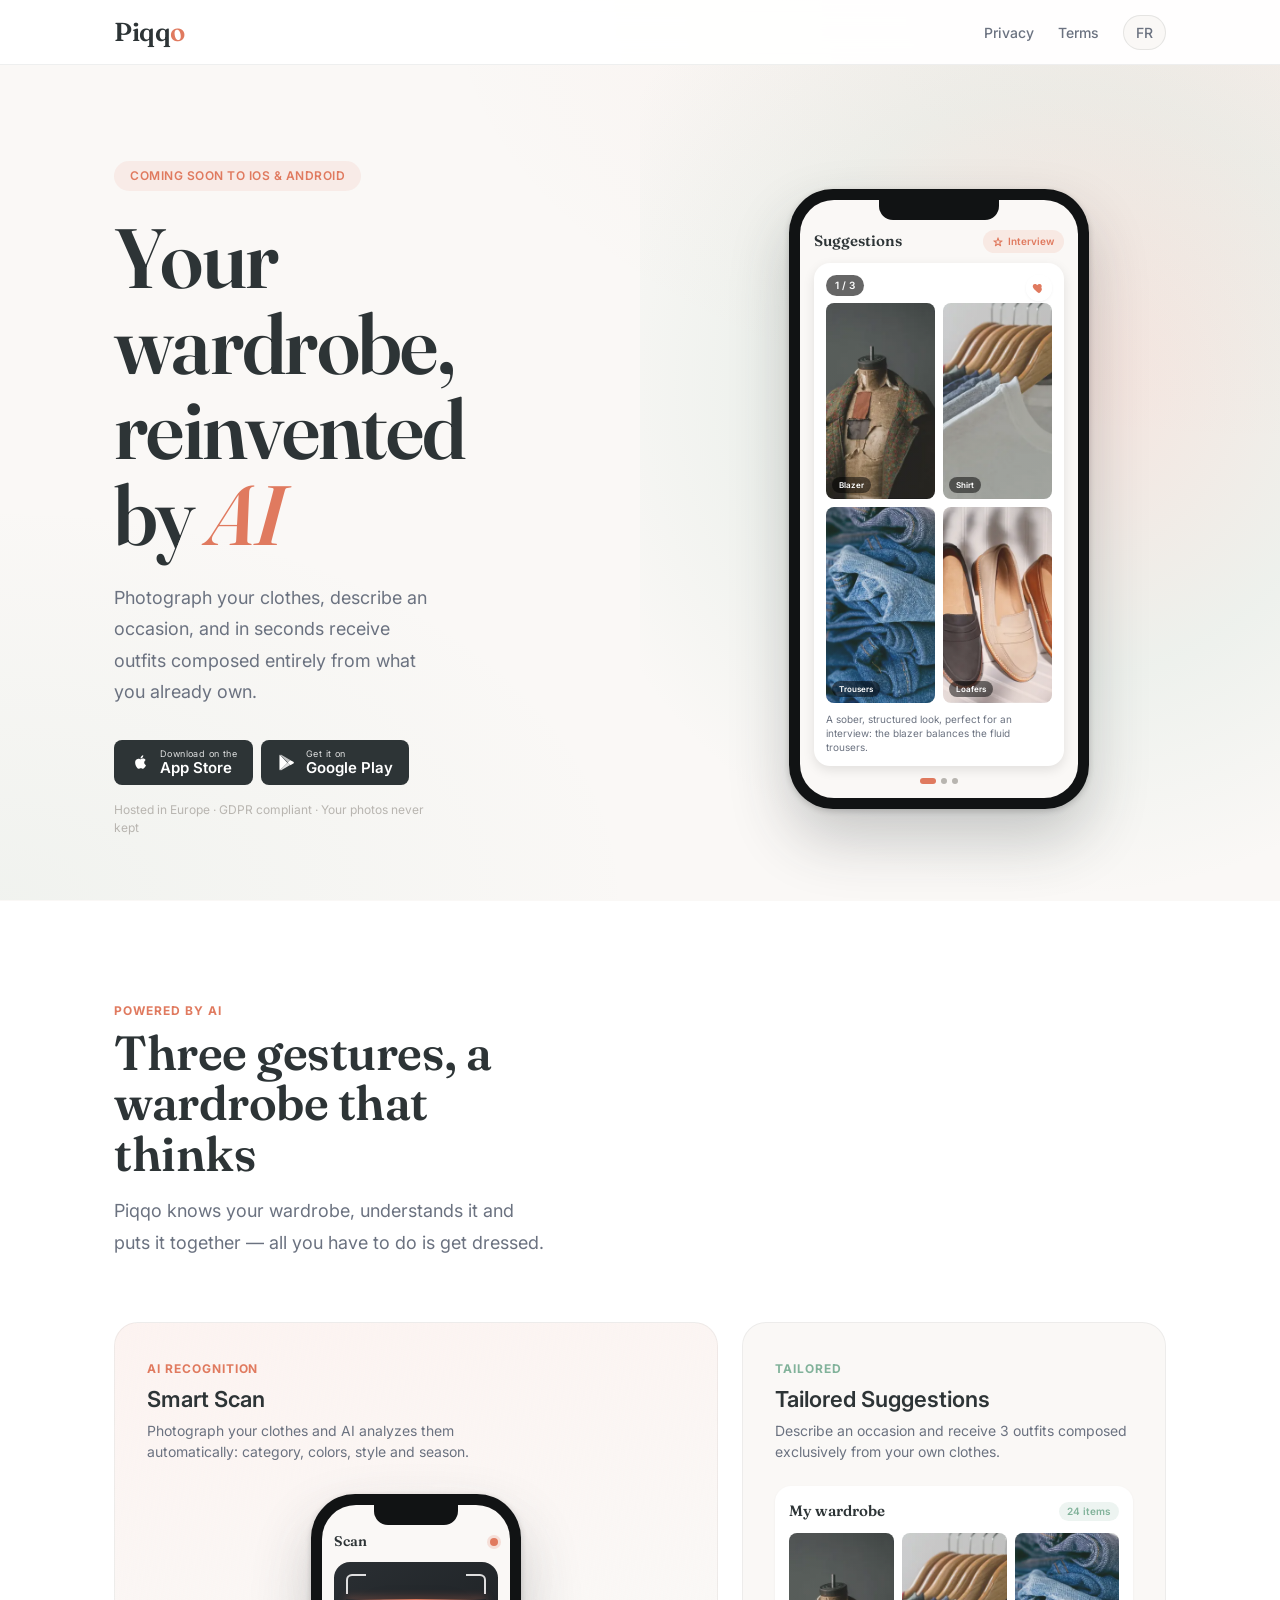
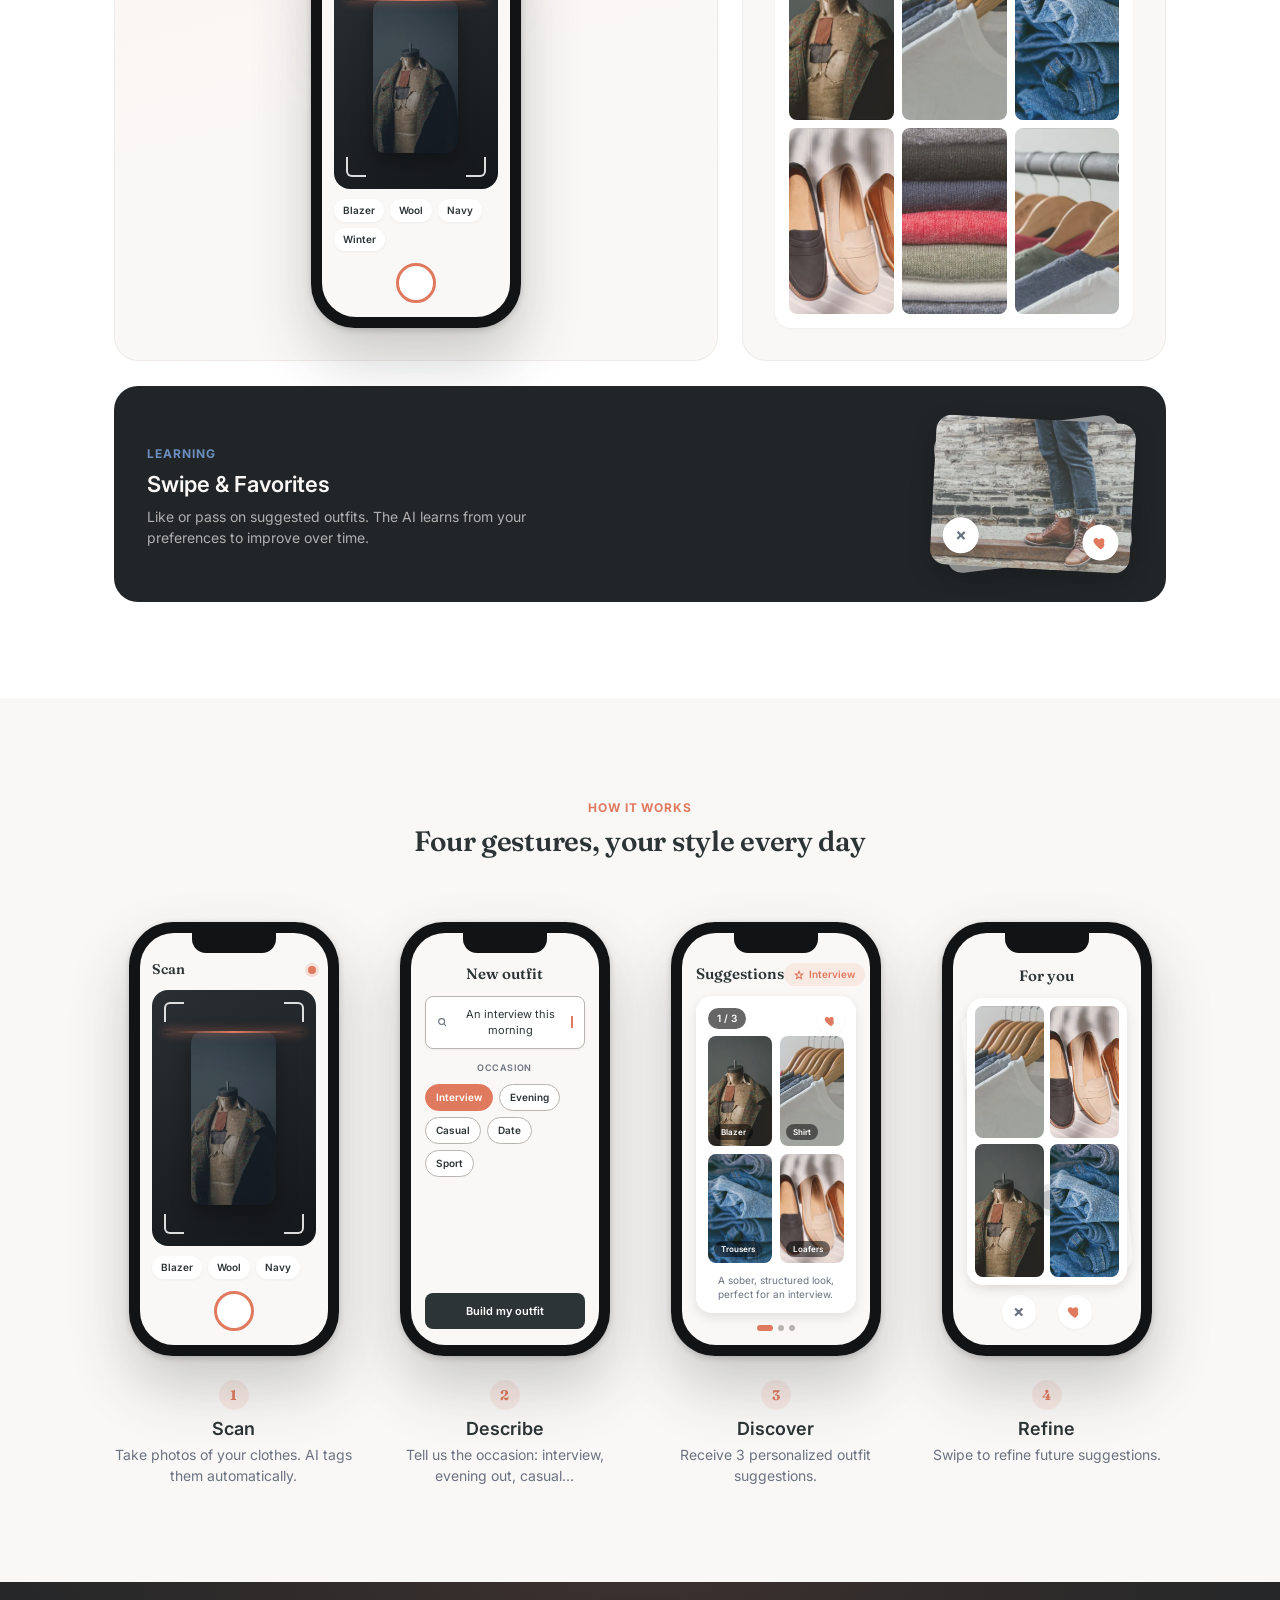
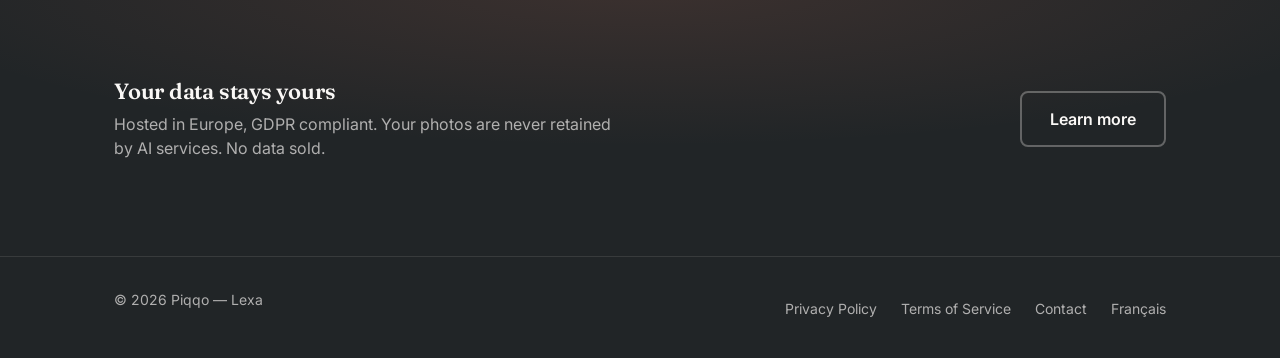
==== commit 0b9d6b84: "feat(site): put real garment photos in the mockup placeholders The app mockups used flat colour grad" ====
--- a/en/index.html
+++ b/en/index.html
@@ -88,8 +88,9 @@
           </div>
 
           <!-- Product mockup: Suggestions screen replica.
-               Garment tiles are placeholder slots — set style="--tile:url(...)"
-               on a .mock-garment to drop in a real screenshot. -->
+               Garment tiles carry real photos from /assets (see style.css) —
+               override style="--tile:url(...)" on a .mock-garment to swap one
+               for an actual app screenshot. -->
           <div class="hero__visual">
             <div class="mockup" role="img" aria-label="Preview of the Piqqo app: three suggested outfits">
               <div class="mockup__notch"></div>
@@ -111,7 +112,7 @@
                       <div class="mock-garment mock-garment--1"><span class="mock-garment__badge">Blazer</span></div>
                       <div class="mock-garment mock-garment--2"><span class="mock-garment__badge">Shirt</span></div>
                       <div class="mock-garment mock-garment--3"><span class="mock-garment__badge">Trousers</span></div>
-                      <div class="mock-garment mock-garment--4"><span class="mock-garment__badge">Derbies</span></div>
+                      <div class="mock-garment mock-garment--4"><span class="mock-garment__badge">Loafers</span></div>
                     </div>
                     <p class="mock-card__reason">
                       A sober, structured look, perfect for an interview: the
@@ -366,7 +367,7 @@
                         <div class="mock-garment mock-garment--1"><span class="mock-garment__badge">Blazer</span></div>
                         <div class="mock-garment mock-garment--2"><span class="mock-garment__badge">Shirt</span></div>
                         <div class="mock-garment mock-garment--3"><span class="mock-garment__badge">Trousers</span></div>
-                        <div class="mock-garment mock-garment--4"><span class="mock-garment__badge">Derbies</span></div>
+                        <div class="mock-garment mock-garment--4"><span class="mock-garment__badge">Loafers</span></div>
                       </div>
                       <p class="mock-card__reason">
                         A sober, structured look, perfect for an interview.
@@ -457,7 +458,6 @@
         <div class="footer__inner">
           <p class="footer__copy">&copy; 2026 Piqqo — Lexa</p>
           <ul class="footer__links">
-            <li><a href="support.html">Help & Support</a></li>
             <li><a href="privacy.html">Privacy Policy</a></li>
             <li><a href="terms.html">Terms of Service</a></li>
             <li><a href="mailto:piqqo@lexa.bzh">Contact</a></li>
--- a/style.css
+++ b/style.css
@@ -916,8 +916,8 @@
 
 /* ============================================
    Phone mockup primitive (reused by hero, features, how-it-works)
-   Garment tiles are placeholder slots: set --tile to a real screenshot url
-   (background-image) to raise fidelity per slot.
+   Garment tiles ship with real photos from /assets; override --tile per slot
+   to swap in an actual app screenshot.
    ============================================ */
 .mockup {
   --mock-w: 300px;
@@ -1047,24 +1047,35 @@
   position: relative;
   border-radius: var(--radius-md);
   background-color: var(--color-muted);
-  background-image: var(--tile, none);
+  /* Three stacked layers, top to bottom: a light palette tint that keeps the
+     photos on-brand, the garment photo itself, and the original colour
+     gradient which shows through while the photo is still loading. */
+  background-image: var(--tint, none), var(--tile, none), var(--tile-bg, none);
   background-size: cover;
   background-position: center;
   overflow: hidden;
 }
 
-/* Placeholder tints so tiles read as distinct garments before real photos */
+/* Garment slots: --tile is the photo, --tile-bg the colour it falls back to. */
 .mock-garment--1 {
-  background-image: linear-gradient(145deg, #b9a58f, #8f7d68);
+  --tile: url("assets/garment-jacket.webp");
+  --tint: linear-gradient(145deg, rgba(185, 165, 143, 0.16), rgba(143, 125, 104, 0.24));
+  --tile-bg: linear-gradient(145deg, #b9a58f, #8f7d68);
 }
 .mock-garment--2 {
-  background-image: linear-gradient(145deg, #cdd7d1, #a7b8ae);
+  --tile: url("assets/garment-shirt.webp");
+  --tint: linear-gradient(145deg, rgba(205, 215, 209, 0.16), rgba(167, 184, 174, 0.24));
+  --tile-bg: linear-gradient(145deg, #cdd7d1, #a7b8ae);
 }
 .mock-garment--3 {
-  background-image: linear-gradient(145deg, #9fb0c4, #7889a0);
+  --tile: url("assets/garment-trousers.webp");
+  --tint: linear-gradient(145deg, rgba(159, 176, 196, 0.16), rgba(120, 137, 160, 0.24));
+  --tile-bg: linear-gradient(145deg, #9fb0c4, #7889a0);
 }
 .mock-garment--4 {
-  background-image: linear-gradient(145deg, #e0b3a4, #c98d78);
+  --tile: url("assets/garment-shoes.webp");
+  --tint: linear-gradient(145deg, rgba(224, 179, 164, 0.16), rgba(201, 141, 120, 0.24));
+  --tile-bg: linear-gradient(145deg, #e0b3a4, #c98d78);
 }
 
 .mock-garment__badge {
@@ -1337,7 +1348,14 @@
   position: absolute;
   inset: 16% 24%;
   border-radius: 12px;
-  background: linear-gradient(150deg, #3d4a5c, #26303d);
+  background-color: #26303d;
+  /* Cool tint keeps the photo inside the camera-view lighting. */
+  background-image:
+    linear-gradient(150deg, rgba(61, 74, 92, 0.35), rgba(38, 48, 61, 0.45)),
+    url("assets/garment-jacket-tall.webp"),
+    linear-gradient(150deg, #3d4a5c, #26303d);
+  background-size: cover;
+  background-position: center;
   box-shadow: 0 8px 20px rgba(0, 0, 0, 0.35);
 }
 
@@ -1473,26 +1491,40 @@
 
 .mock-tile {
   border-radius: var(--radius-md);
+  /* Same three-layer stack as .mock-garment: tint, photo, colour fallback. */
+  background-image: var(--tint, none), var(--tile, none), var(--tile-bg, none);
   background-size: cover;
   background-position: center;
 }
 .mock-tile--1 {
-  background-image: linear-gradient(145deg, #b9a58f, #8f7d68);
+  --tile: url("assets/garment-jacket.webp");
+  --tint: linear-gradient(145deg, rgba(185, 165, 143, 0.16), rgba(143, 125, 104, 0.24));
+  --tile-bg: linear-gradient(145deg, #b9a58f, #8f7d68);
 }
 .mock-tile--2 {
-  background-image: linear-gradient(145deg, #cdd7d1, #a7b8ae);
+  --tile: url("assets/garment-shirt.webp");
+  --tint: linear-gradient(145deg, rgba(205, 215, 209, 0.16), rgba(167, 184, 174, 0.24));
+  --tile-bg: linear-gradient(145deg, #cdd7d1, #a7b8ae);
 }
 .mock-tile--3 {
-  background-image: linear-gradient(145deg, #9fb0c4, #7889a0);
+  --tile: url("assets/garment-trousers.webp");
+  --tint: linear-gradient(145deg, rgba(159, 176, 196, 0.16), rgba(120, 137, 160, 0.24));
+  --tile-bg: linear-gradient(145deg, #9fb0c4, #7889a0);
 }
 .mock-tile--4 {
-  background-image: linear-gradient(145deg, #e0b3a4, #c98d78);
+  --tile: url("assets/garment-shoes.webp");
+  --tint: linear-gradient(145deg, rgba(224, 179, 164, 0.16), rgba(201, 141, 120, 0.24));
+  --tile-bg: linear-gradient(145deg, #e0b3a4, #c98d78);
 }
 .mock-tile--5 {
-  background-image: linear-gradient(145deg, #d8c7a8, #b8a17e);
+  --tile: url("assets/garment-knitwear.webp");
+  --tint: linear-gradient(145deg, rgba(216, 199, 168, 0.16), rgba(184, 161, 126, 0.24));
+  --tile-bg: linear-gradient(145deg, #d8c7a8, #b8a17e);
 }
 .mock-tile--6 {
-  background-image: linear-gradient(145deg, #a9b8b0, #869a8f);
+  --tile: url("assets/garment-rack.webp");
+  --tint: linear-gradient(145deg, rgba(169, 184, 176, 0.16), rgba(134, 154, 143, 0.24));
+  --tile-bg: linear-gradient(145deg, #a9b8b0, #869a8f);
 }
 
 /* --- Swipe cards visual (Swipe & favoris cell) --- */
@@ -1522,7 +1554,14 @@
   justify-content: space-between;
   padding: 12px;
   transform: rotate(3deg);
-  background: linear-gradient(160deg, #cdd7d1, #a7b8ae);
+  background-color: #a7b8ae;
+  /* Sage tint from the original placeholder, kept over the outfit photo. */
+  background-image:
+    linear-gradient(160deg, rgba(205, 215, 209, 0.18), rgba(167, 184, 174, 0.3)),
+    url("assets/outfit-card.webp"),
+    linear-gradient(160deg, #cdd7d1, #a7b8ae);
+  background-size: cover;
+  background-position: center;
 }
 
 .mock-swipe__pass,
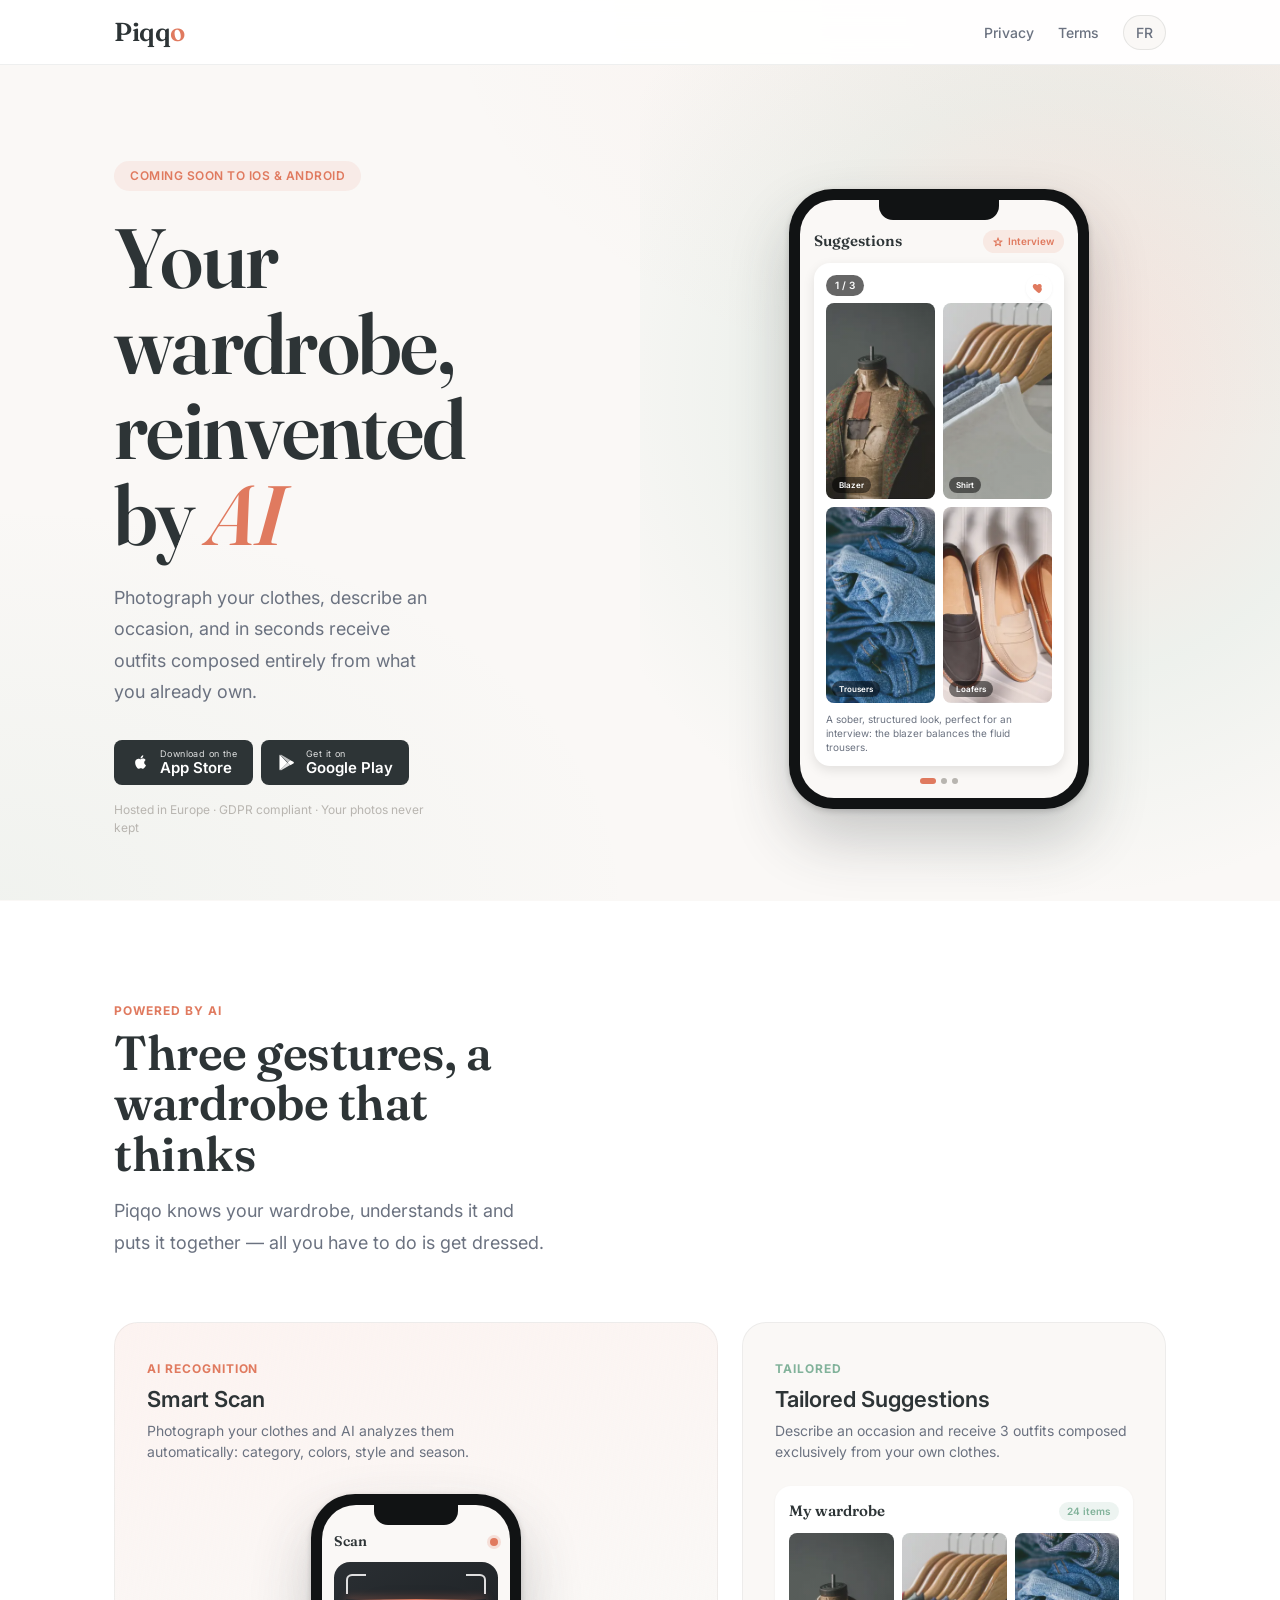
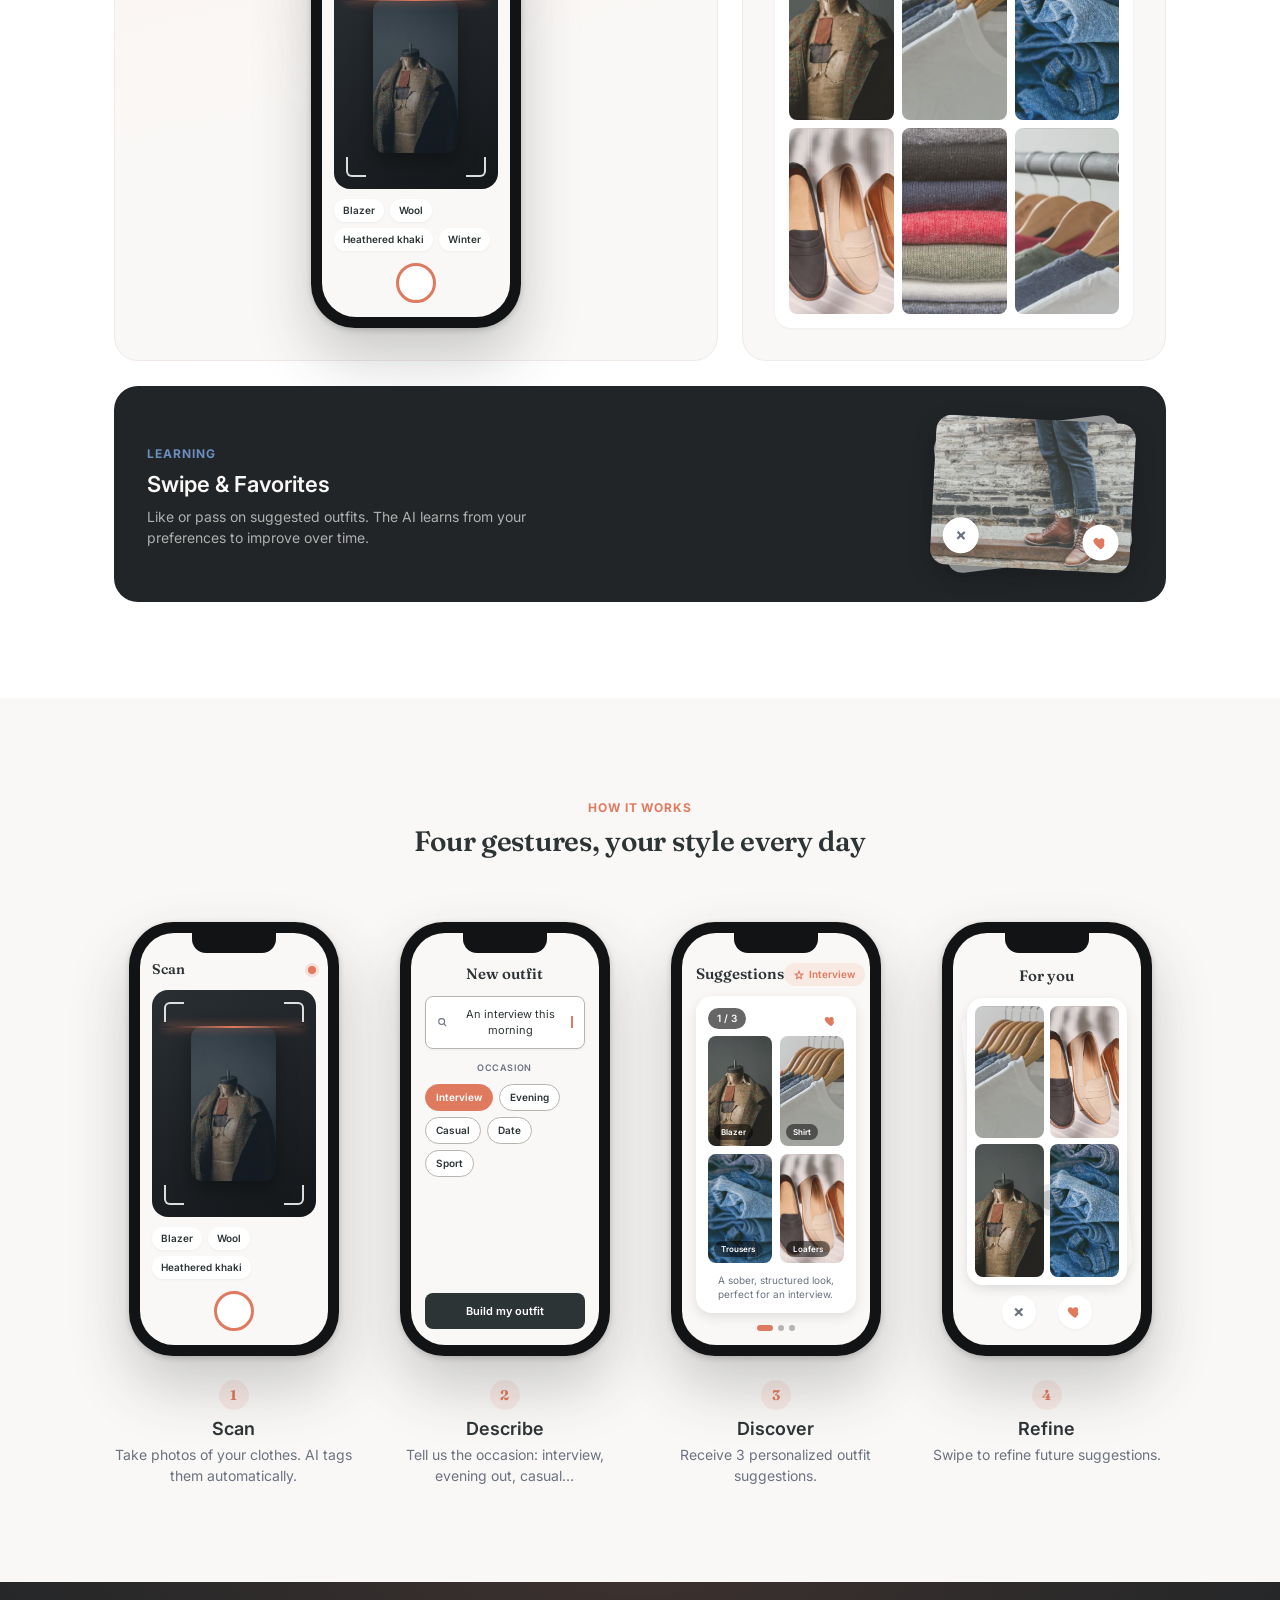
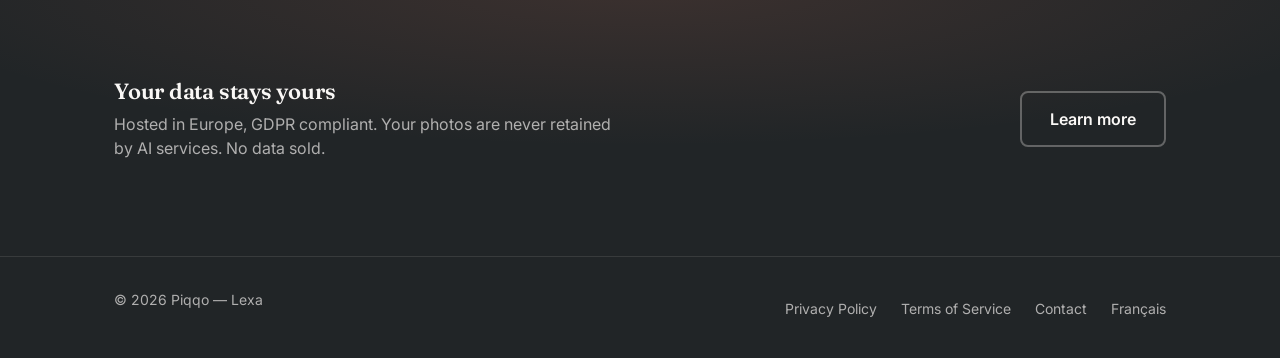
==== commit 809077dd: "fix(site): tag the scanned garment as khaki, not navy The scan mockup labelled the coat photo "Bleu " ====
--- a/en/index.html
+++ b/en/index.html
@@ -179,7 +179,7 @@
                     <div class="mock-scan__tags">
                       <span class="mock-tag">Blazer</span>
                       <span class="mock-tag">Wool</span>
-                      <span class="mock-tag">Navy</span>
+                      <span class="mock-tag">Heathered khaki</span>
                       <span class="mock-tag">Winter</span>
                     </div>
                     <div class="mock-scan__shutter" aria-hidden="true"></div>
@@ -289,7 +289,7 @@
                     <div class="mock-scan__tags">
                       <span class="mock-tag">Blazer</span>
                       <span class="mock-tag">Wool</span>
-                      <span class="mock-tag">Navy</span>
+                      <span class="mock-tag">Heathered khaki</span>
                     </div>
                     <div class="mock-scan__shutter" aria-hidden="true"></div>
                   </div>
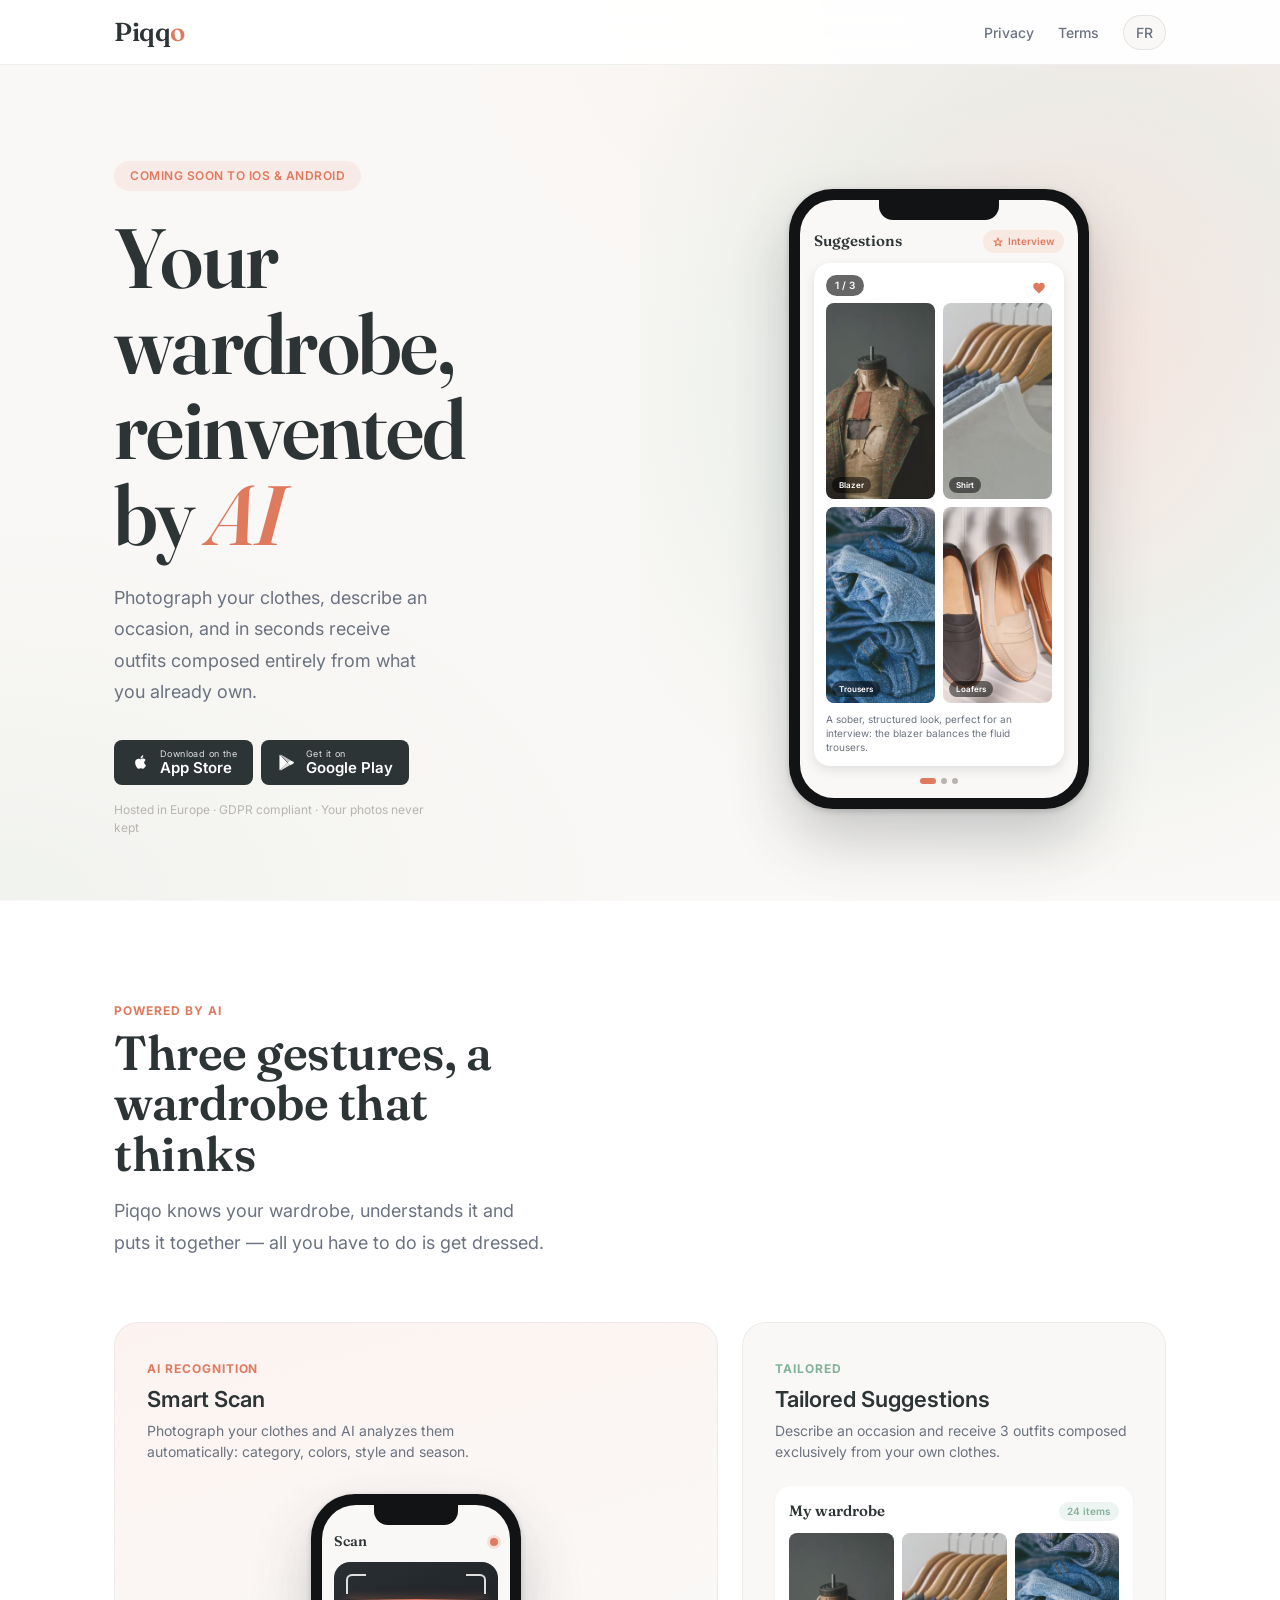
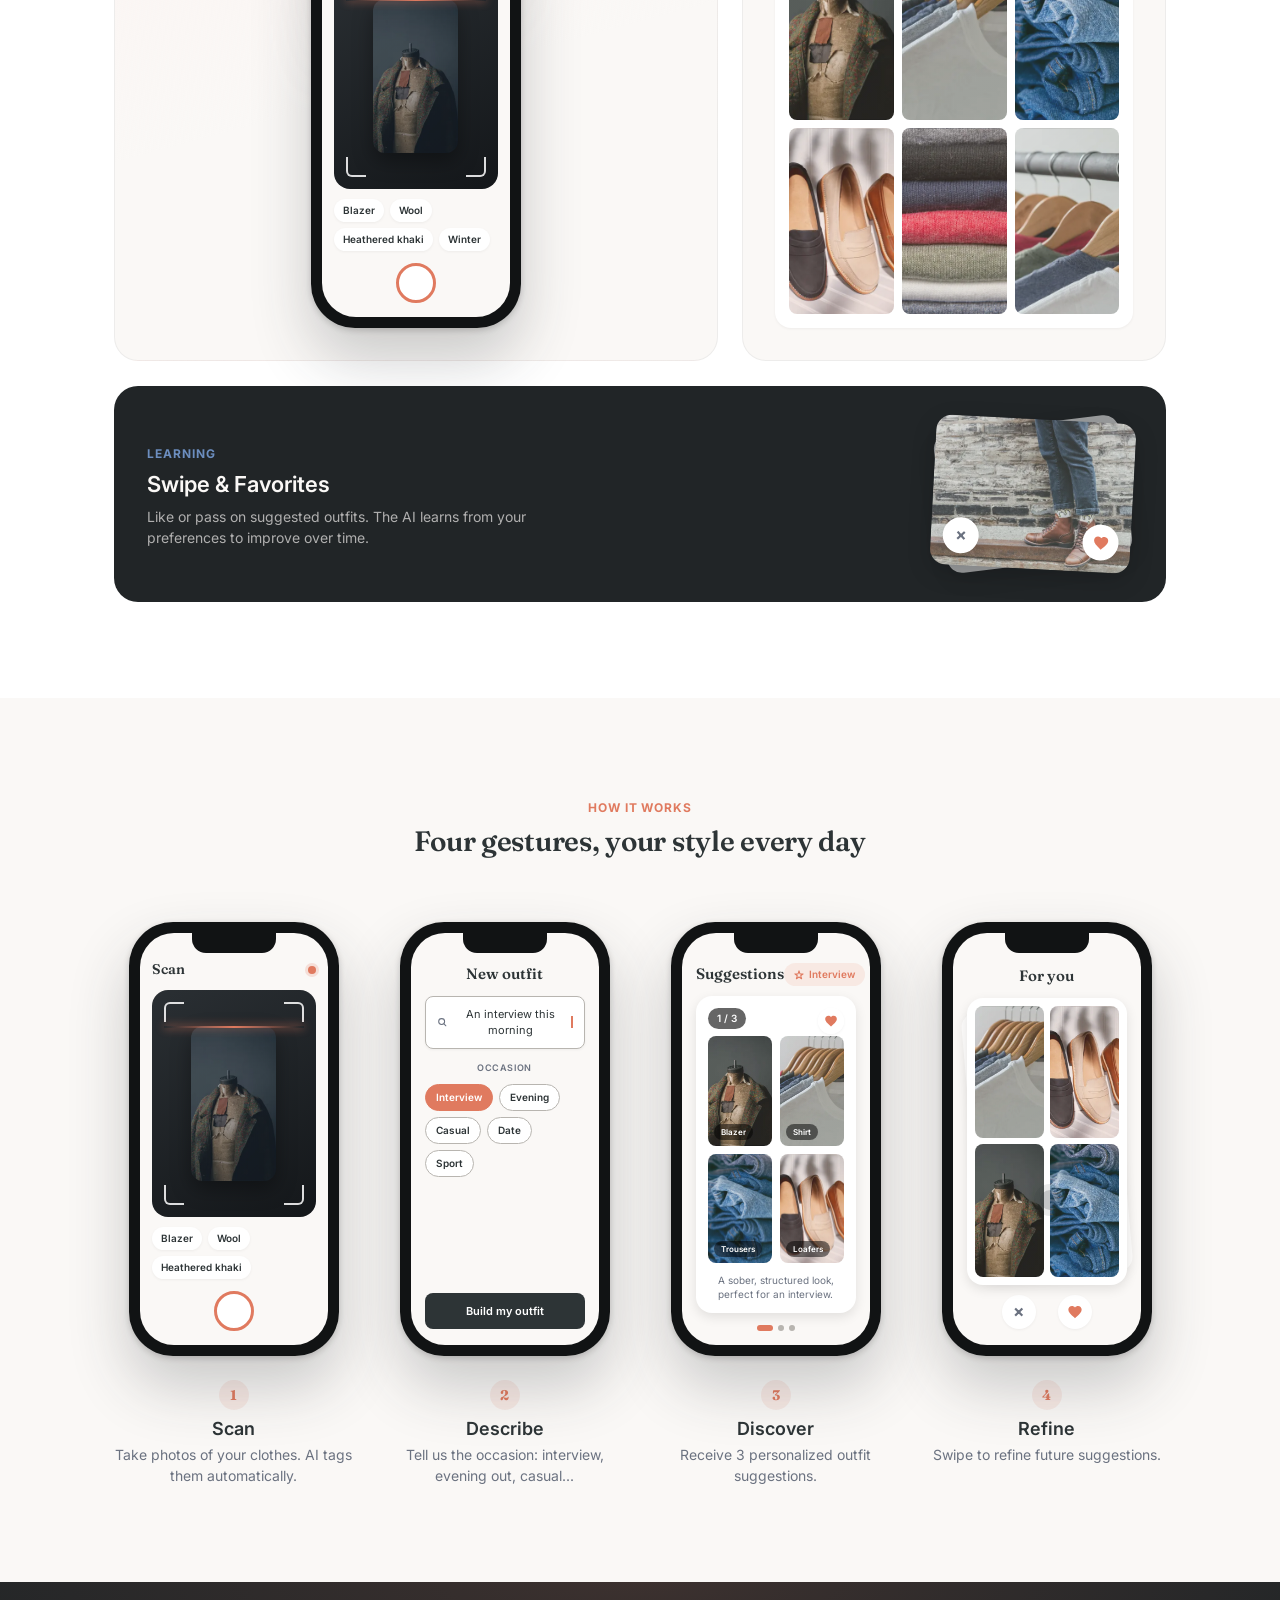
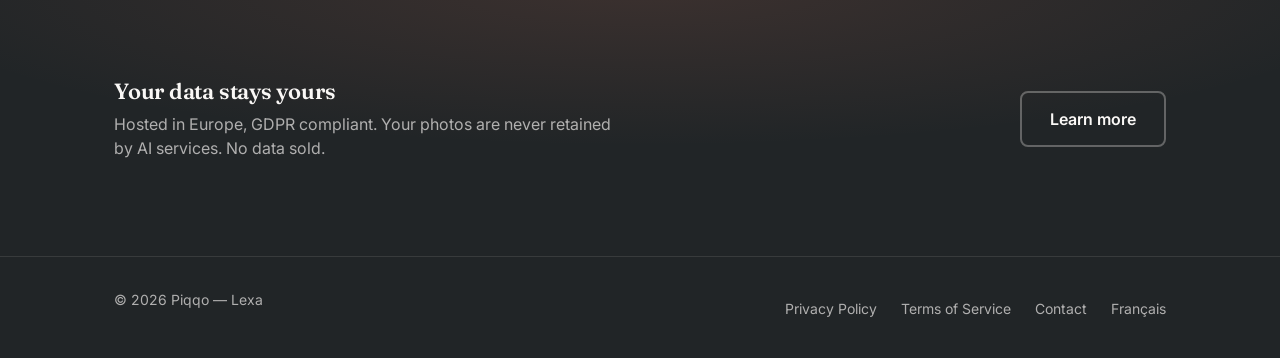
==== commit 5410d7c4: "fix(site): draw a symmetric heart in the like/favourite icons The inline heart path was lopsided: it" ====
--- a/en/index.html
+++ b/en/index.html
@@ -106,7 +106,7 @@
                   <div class="mock-card">
                     <span class="mock-card__badge">1 / 3</span>
                     <span class="mock-card__heart" aria-hidden="true">
-                      <svg viewBox="0 0 24 24"><path d="M12 21s-7.5-4.9-10-9.3C.3 8.6 1.8 5 5.1 5c2 0 3.3 1.2 3.9 2.3C9.6 6.2 10.9 5 12.9 5c3.3 0 4.8 3.6 3.1 6.7C19.5 16.1 12 21 12 21z"/></svg>
+                      <svg viewBox="0 0 24 24"><path d="M12 21.35l-1.45-1.32C5.4 15.36 2 12.28 2 8.5 2 5.42 4.42 3 7.5 3c1.74 0 3.41.81 4.5 2.09C13.09 3.81 14.76 3 16.5 3 19.58 3 22 5.42 22 8.5c0 3.78-3.4 6.86-8.55 11.54L12 21.35z"/></svg>
                     </span>
                     <div class="mock-collage">
                       <div class="mock-garment mock-garment--1"><span class="mock-garment__badge">Blazer</span></div>
@@ -242,7 +242,7 @@
               <div class="mock-swipe__card mock-swipe__card--front">
                 <span class="mock-swipe__pass" aria-hidden="true">&times;</span>
                 <span class="mock-swipe__like" aria-hidden="true">
-                  <svg viewBox="0 0 24 24"><path d="M12 21s-7.5-4.9-10-9.3C.3 8.6 1.8 5 5.1 5c2 0 3.3 1.2 3.9 2.3C9.6 6.2 10.9 5 12.9 5c3.3 0 4.8 3.6 3.1 6.7C19.5 16.1 12 21 12 21z"/></svg>
+                  <svg viewBox="0 0 24 24"><path d="M12 21.35l-1.45-1.32C5.4 15.36 2 12.28 2 8.5 2 5.42 4.42 3 7.5 3c1.74 0 3.41.81 4.5 2.09C13.09 3.81 14.76 3 16.5 3 19.58 3 22 5.42 22 8.5c0 3.78-3.4 6.86-8.55 11.54L12 21.35z"/></svg>
                 </span>
               </div>
             </div>
@@ -361,7 +361,7 @@
                     <div class="mock-card">
                       <span class="mock-card__badge">1 / 3</span>
                       <span class="mock-card__heart" aria-hidden="true">
-                        <svg viewBox="0 0 24 24"><path d="M12 21s-7.5-4.9-10-9.3C.3 8.6 1.8 5 5.1 5c2 0 3.3 1.2 3.9 2.3C9.6 6.2 10.9 5 12.9 5c3.3 0 4.8 3.6 3.1 6.7C19.5 16.1 12 21 12 21z"/></svg>
+                        <svg viewBox="0 0 24 24"><path d="M12 21.35l-1.45-1.32C5.4 15.36 2 12.28 2 8.5 2 5.42 4.42 3 7.5 3c1.74 0 3.41.81 4.5 2.09C13.09 3.81 14.76 3 16.5 3 19.58 3 22 5.42 22 8.5c0 3.78-3.4 6.86-8.55 11.54L12 21.35z"/></svg>
                       </span>
                       <div class="mock-collage">
                         <div class="mock-garment mock-garment--1"><span class="mock-garment__badge">Blazer</span></div>
@@ -419,7 +419,7 @@
                     <div class="mock-refine__actions" aria-hidden="true">
                       <span class="mock-refine__btn mock-refine__btn--pass">&times;</span>
                       <span class="mock-refine__btn mock-refine__btn--like">
-                        <svg viewBox="0 0 24 24"><path d="M12 21s-7.5-4.9-10-9.3C.3 8.6 1.8 5 5.1 5c2 0 3.3 1.2 3.9 2.3C9.6 6.2 10.9 5 12.9 5c3.3 0 4.8 3.6 3.1 6.7C19.5 16.1 12 21 12 21z"/></svg>
+                        <svg viewBox="0 0 24 24"><path d="M12 21.35l-1.45-1.32C5.4 15.36 2 12.28 2 8.5 2 5.42 4.42 3 7.5 3c1.74 0 3.41.81 4.5 2.09C13.09 3.81 14.76 3 16.5 3 19.58 3 22 5.42 22 8.5c0 3.78-3.4 6.86-8.55 11.54L12 21.35z"/></svg>
                       </span>
                     </div>
                   </div>
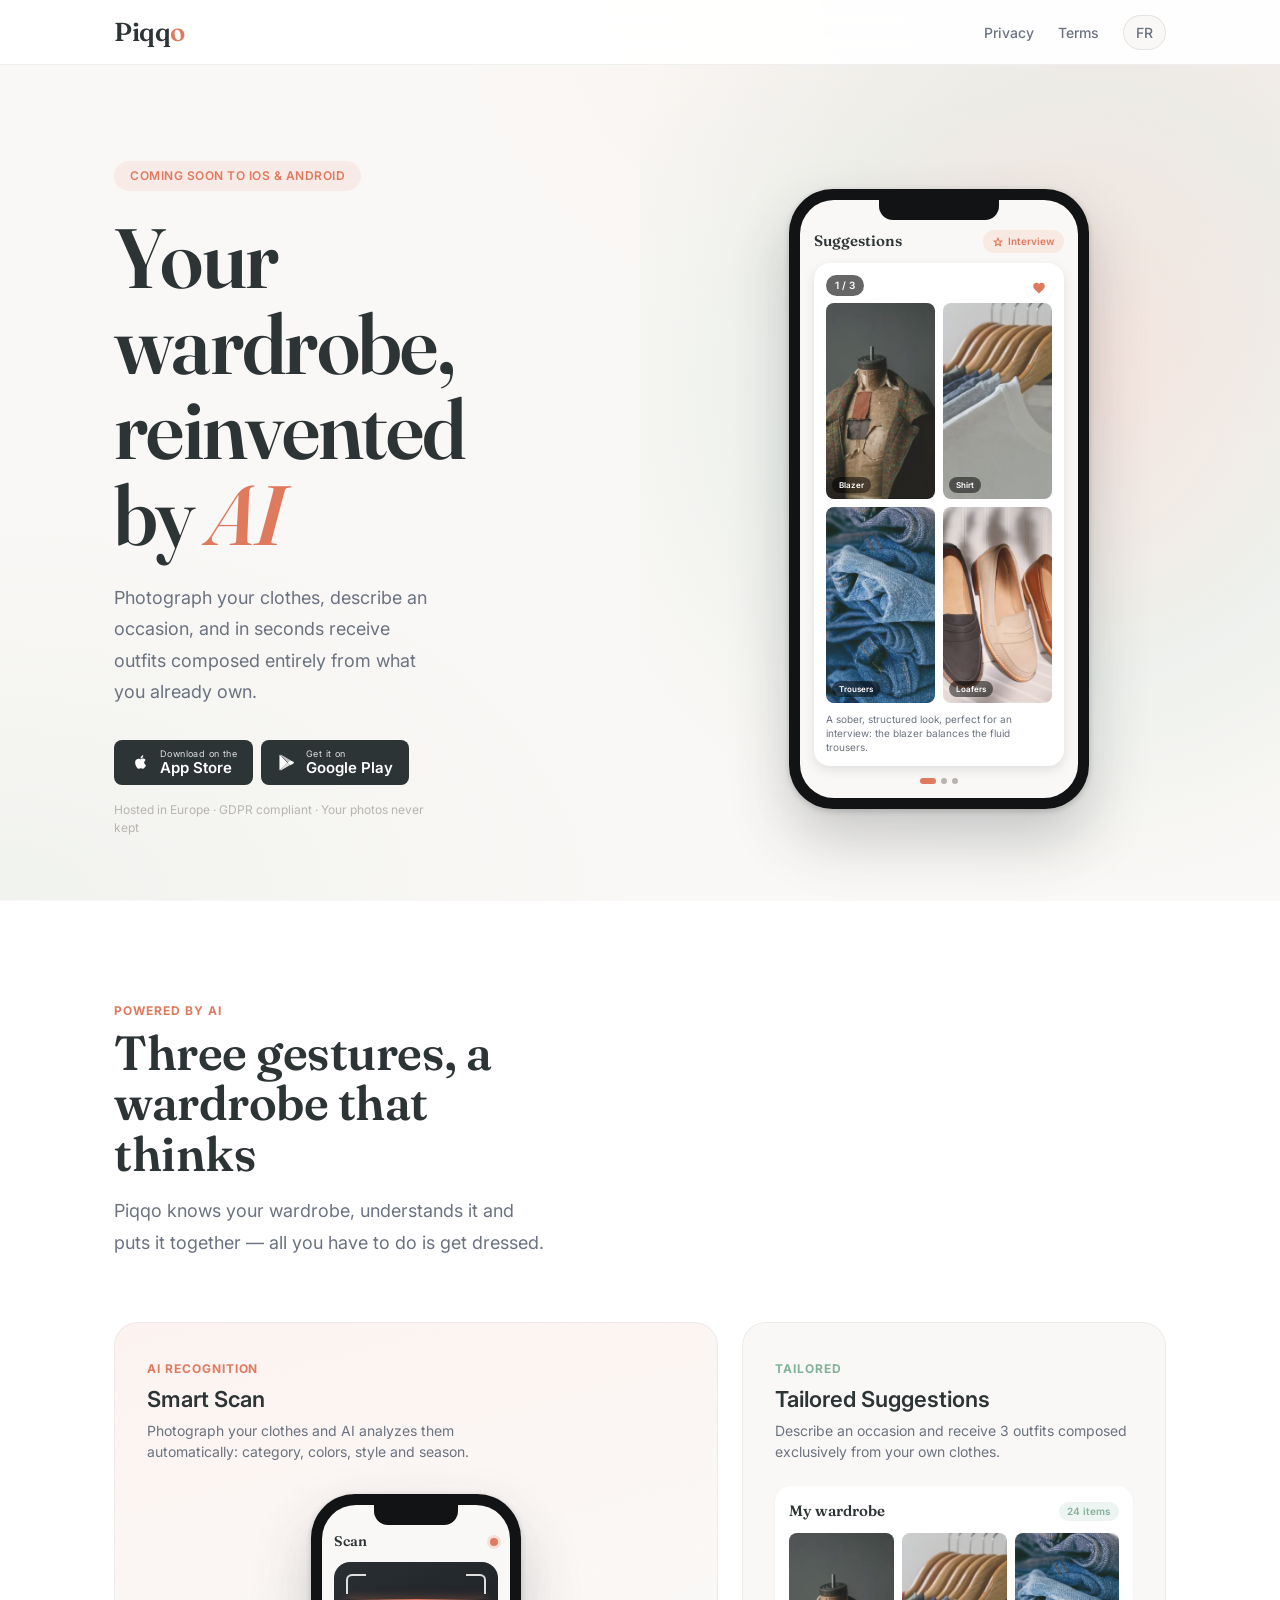
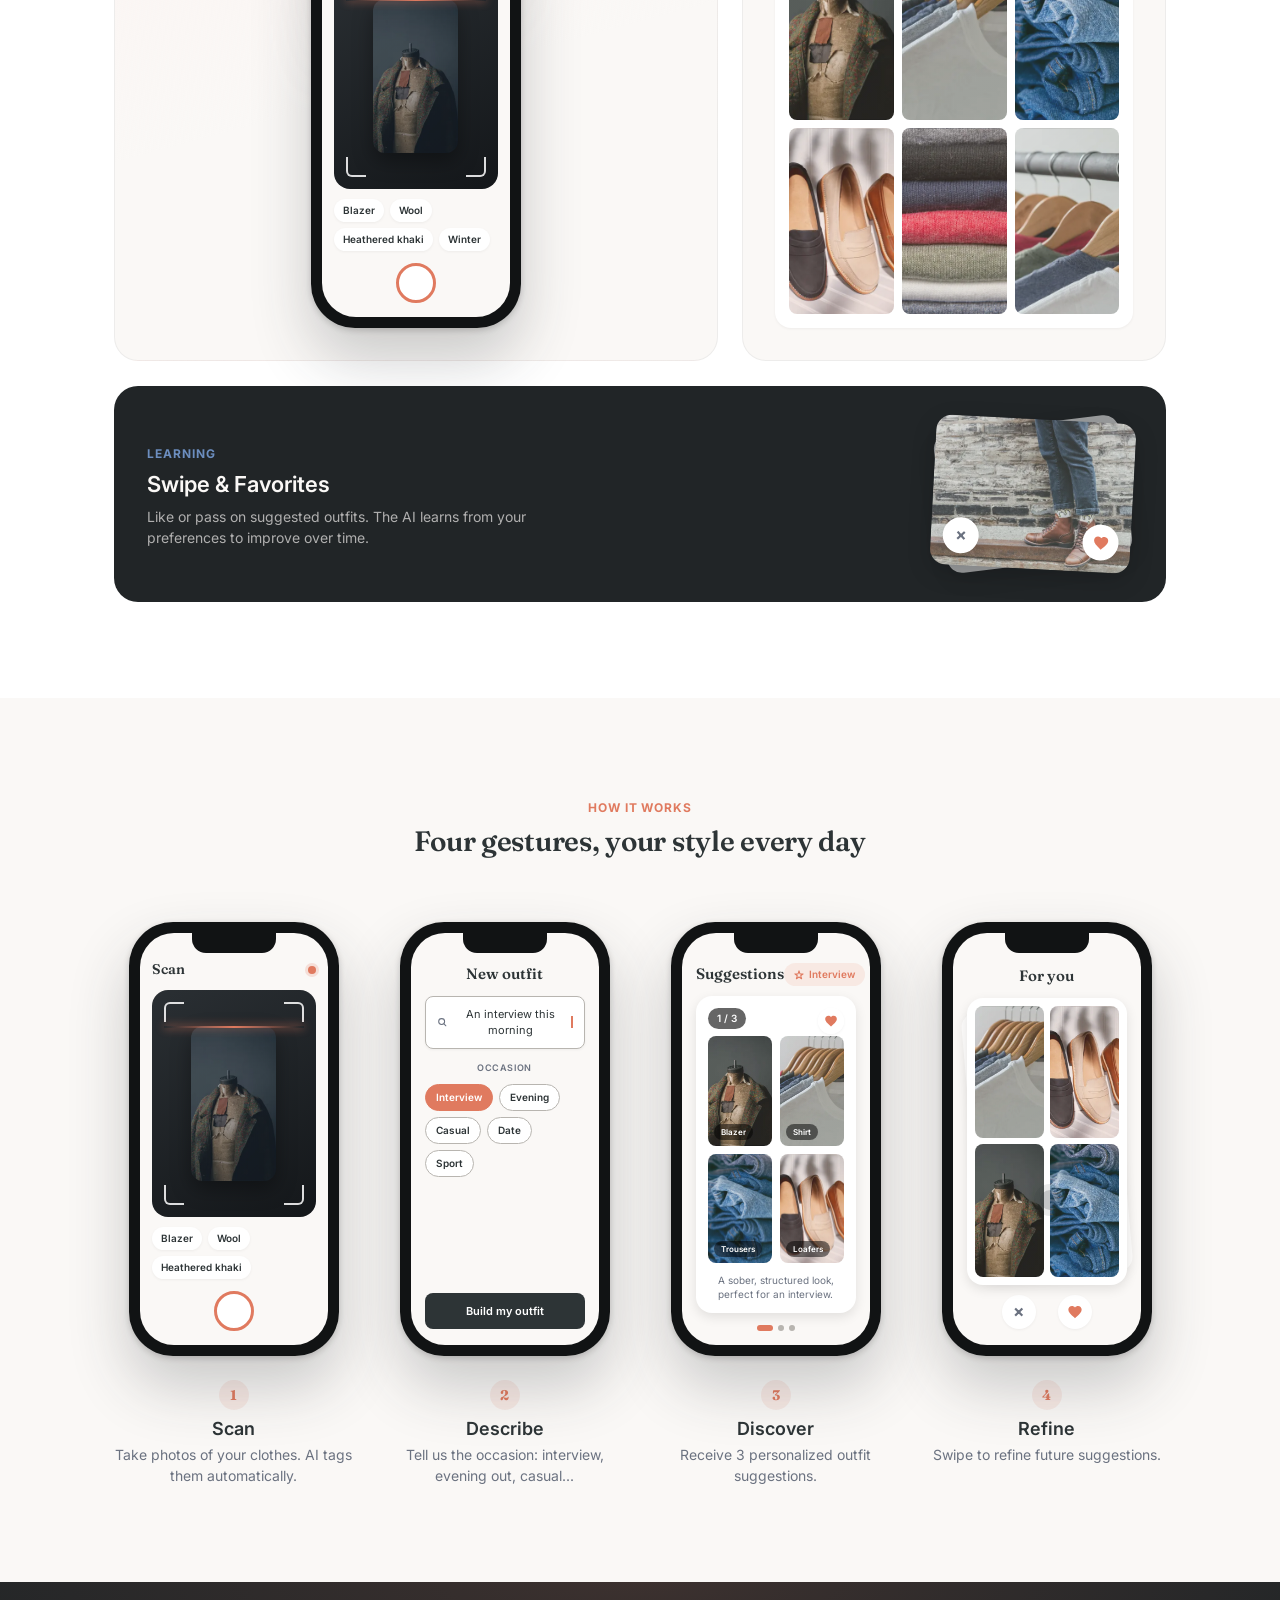
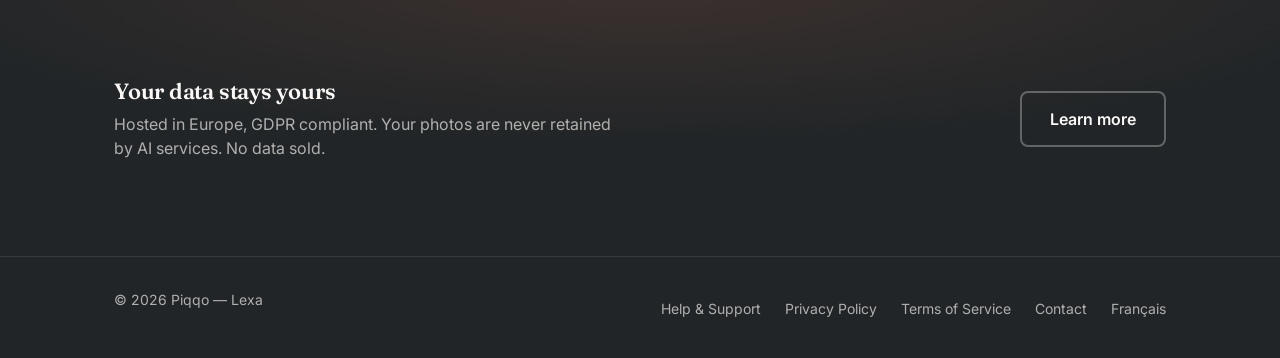
==== commit ed26fe8c: "Merge pull request #4 from Akeuuh/feat/garment-photos Real garment photography in the app mockups" ====
--- a/en/index.html
+++ b/en/index.html
@@ -458,6 +458,7 @@
         <div class="footer__inner">
           <p class="footer__copy">&copy; 2026 Piqqo — Lexa</p>
           <ul class="footer__links">
+            <li><a href="support.html">Help & Support</a></li>
             <li><a href="privacy.html">Privacy Policy</a></li>
             <li><a href="terms.html">Terms of Service</a></li>
             <li><a href="mailto:piqqo@lexa.bzh">Contact</a></li>
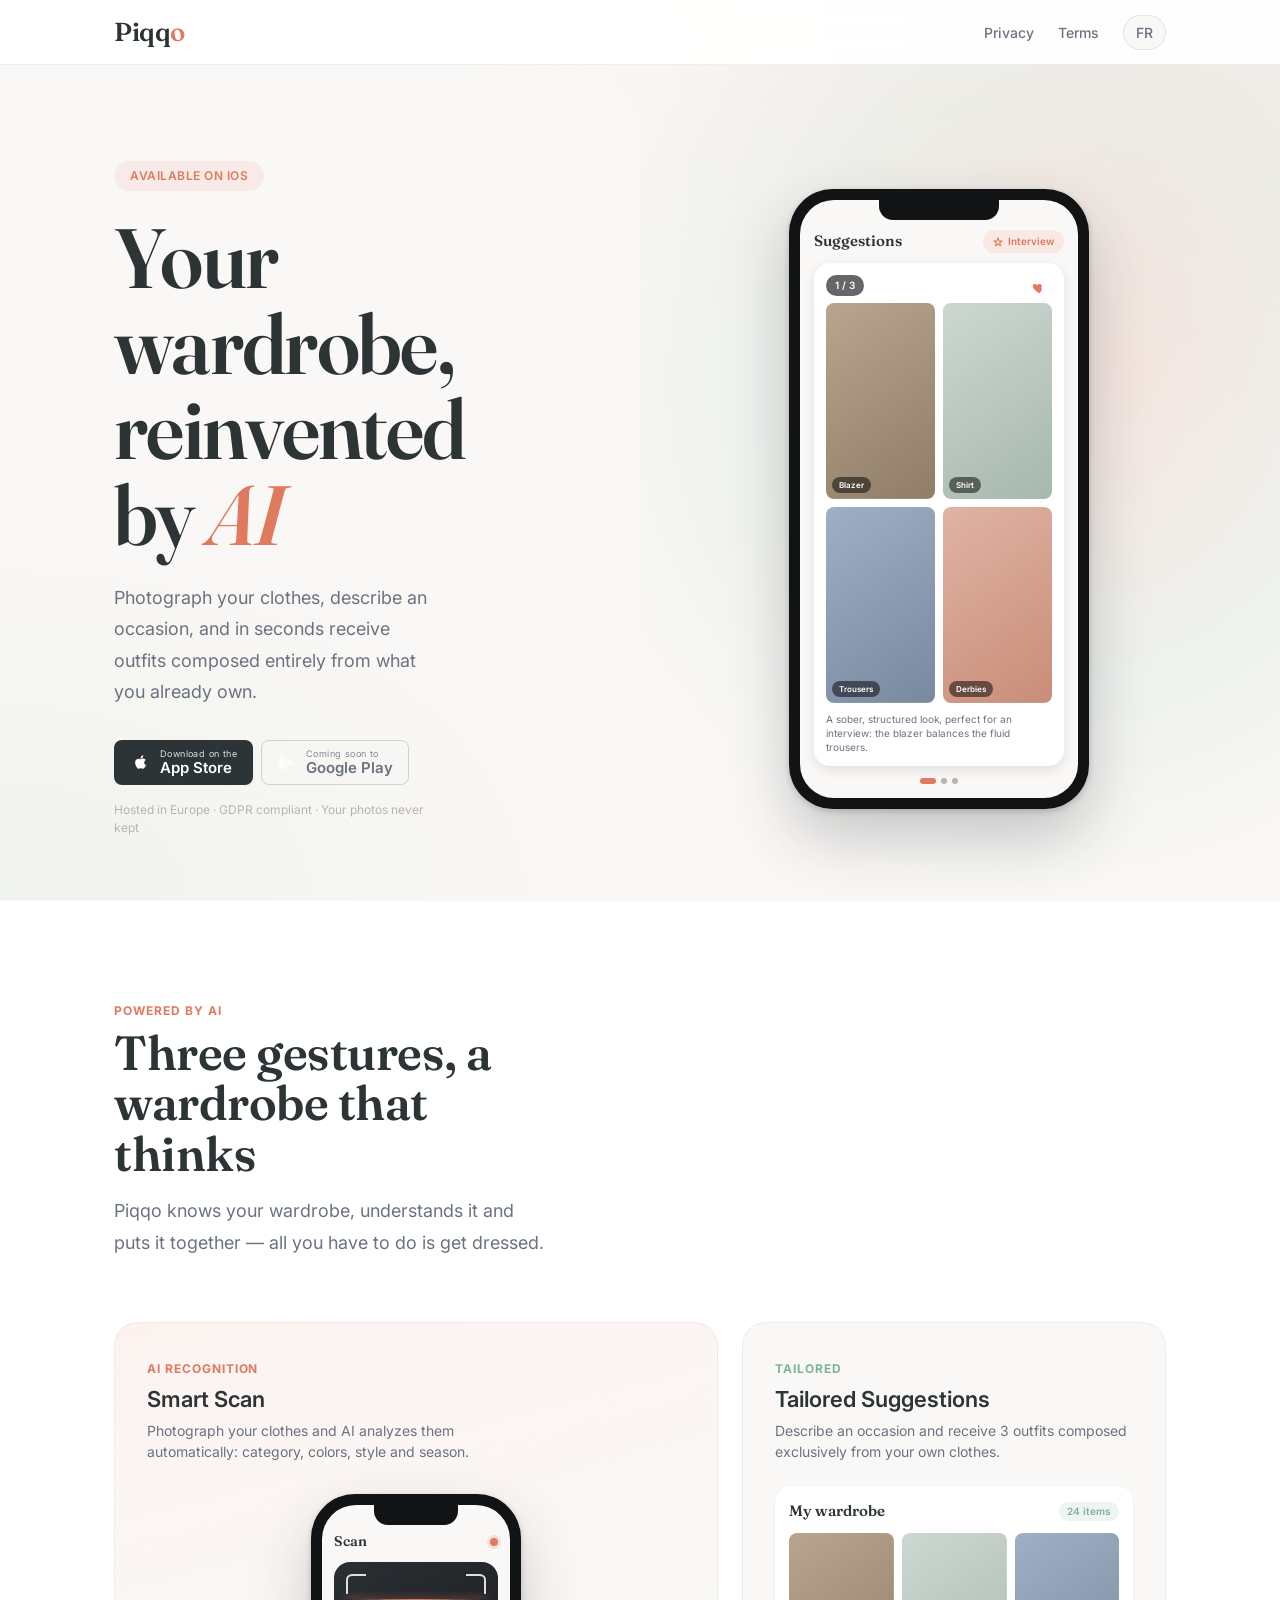
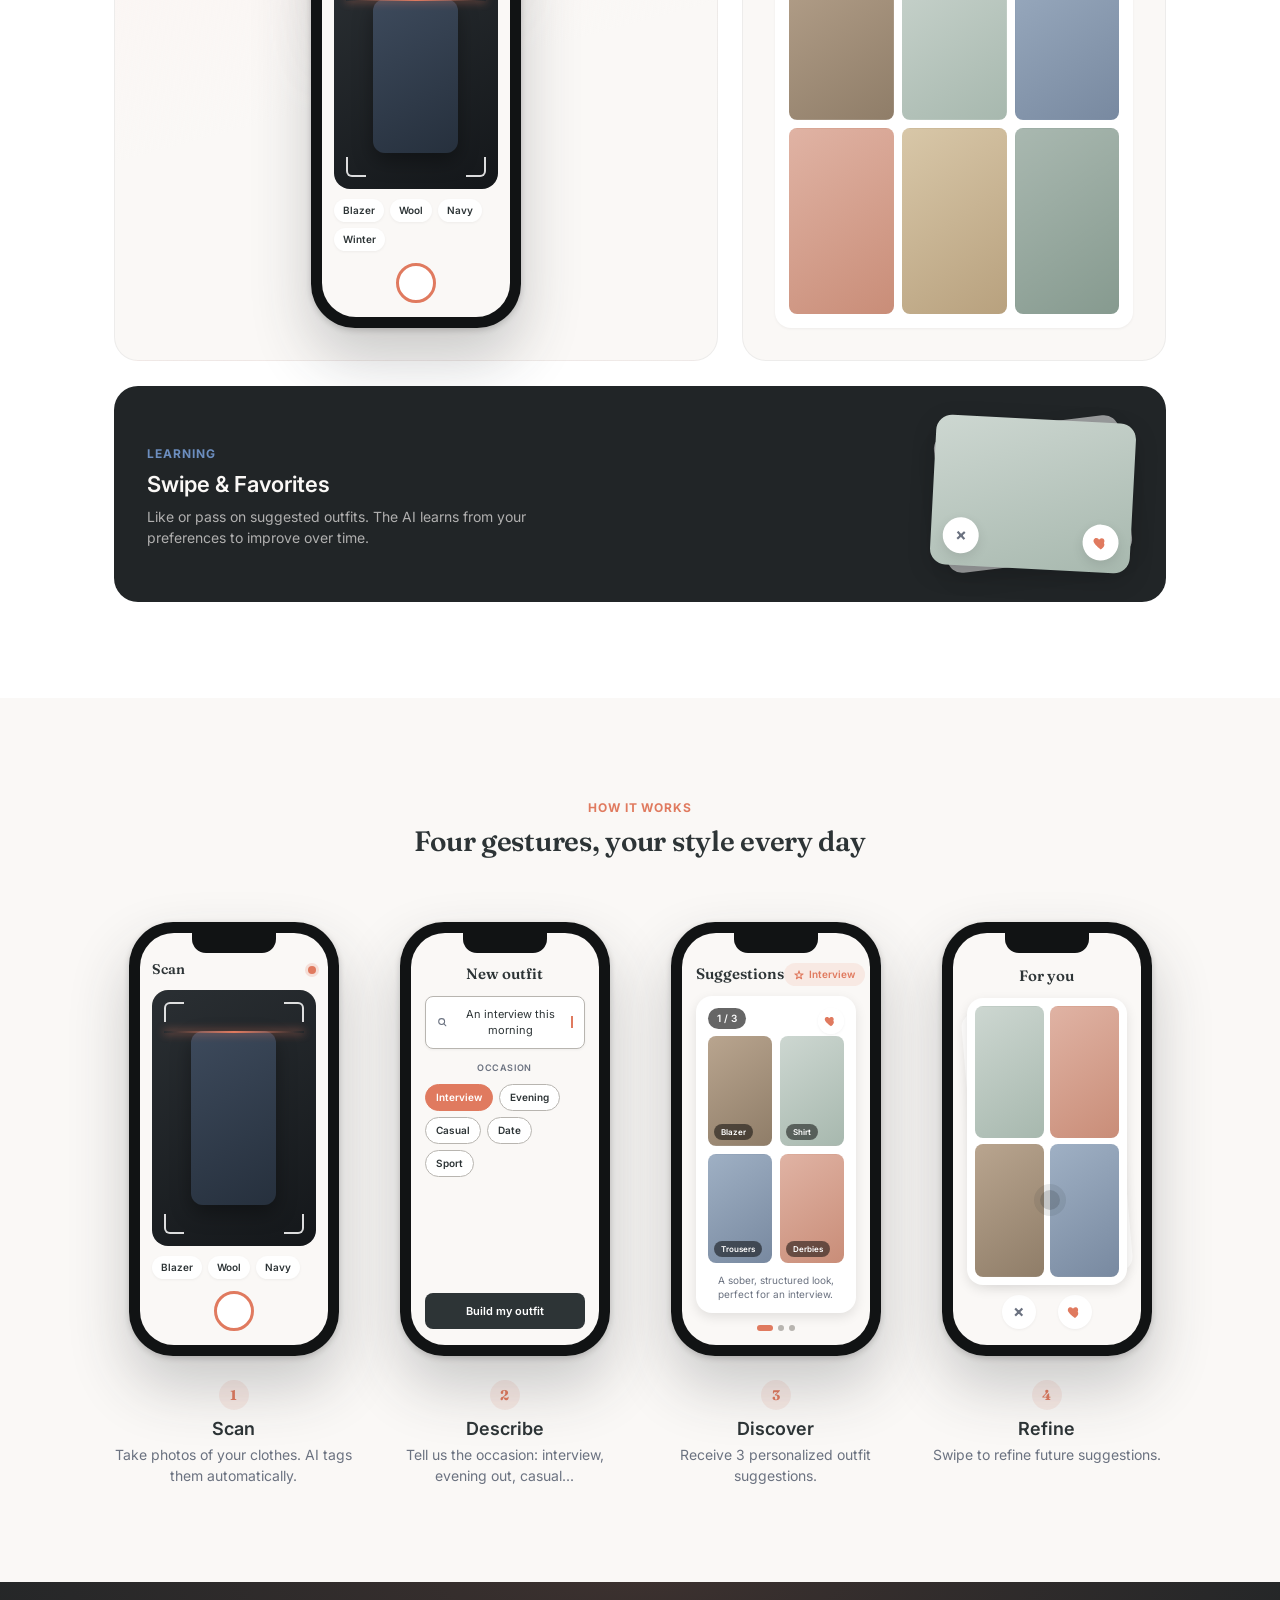
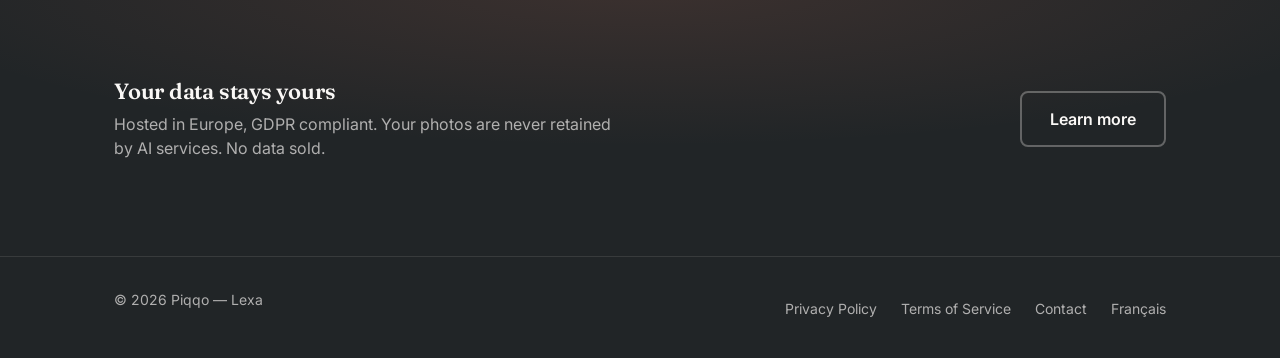
==== commit 224aa5ff: "feat(site): link the live App Store listing Piqqo is out on iOS, so the App Store badge now points a" ====
--- a/en/index.html
+++ b/en/index.html
@@ -37,7 +37,7 @@
       <div class="container">
         <div class="hero__grid">
           <div class="hero__copy">
-            <span class="hero__badge">Coming soon to iOS &amp; Android</span>
+            <span class="hero__badge">Available on iOS</span>
             <h1 class="hero__title">
               Your wardrobe,<br />reinvented by <em>AI</em>
             </h1>
@@ -46,12 +46,14 @@
               receive outfits composed entirely from what you already own.
             </p>
             <div class="hero__cta">
-              <!-- Store badges — placeholders. Replace href with real store URLs at launch. -->
+              <!-- App Store is live; Google Play has no listing yet, so that
+                   badge is a non-interactive "coming soon" state rather than a
+                   dead link. Turn it back into an <a href> once Play is up. -->
               <div class="store-badges">
                 <a
-                  href="#"
+                  href="https://apps.apple.com/app/id6760471972"
                   class="store-badge"
-                  aria-label="Download on the App Store"
+                  aria-label="Download Piqqo on the App Store"
                 >
                   <svg width="20" height="20" viewBox="0 0 24 24" aria-hidden="true">
                     <path
@@ -63,11 +65,7 @@
                     <span class="store-badge__big">App Store</span>
                   </span>
                 </a>
-                <a
-                  href="#"
-                  class="store-badge"
-                  aria-label="Get it on Google Play"
-                >
+                <span class="store-badge store-badge--soon">
                   <svg width="19" height="19" viewBox="0 0 24 24" aria-hidden="true">
                     <path
                       d="M3.6 2.3c-.3.3-.5.8-.5 1.4v16.6c0 .6.2 1.1.5 1.4l.1.1 9.3-9.3v-.2L3.6 2.3zM16.8 15.3l-3.1-3.1v-.2l3.1-3.1.1.1 3.7 2.1c1 .6 1 1.6 0 2.2l-3.7 2.1-.1-.1z"
@@ -76,10 +74,10 @@
                     <path d="M13.7 11.9l3-3.2L5.8 2.5c-.6-.4-1.2-.3-1.5 0l9.4 9.4z" opacity="0.7" />
                   </svg>
                   <span class="store-badge__label">
-                    <span class="store-badge__small">Get it on</span>
+                    <span class="store-badge__small">Coming soon to</span>
                     <span class="store-badge__big">Google Play</span>
                   </span>
-                </a>
+                </span>
               </div>
             </div>
             <p class="hero__note">
@@ -88,9 +86,8 @@
           </div>
 
           <!-- Product mockup: Suggestions screen replica.
-               Garment tiles carry real photos from /assets (see style.css) —
-               override style="--tile:url(...)" on a .mock-garment to swap one
-               for an actual app screenshot. -->
+               Garment tiles are placeholder slots — set style="--tile:url(...)"
+               on a .mock-garment to drop in a real screenshot. -->
           <div class="hero__visual">
             <div class="mockup" role="img" aria-label="Preview of the Piqqo app: three suggested outfits">
               <div class="mockup__notch"></div>
@@ -106,13 +103,13 @@
                   <div class="mock-card">
                     <span class="mock-card__badge">1 / 3</span>
                     <span class="mock-card__heart" aria-hidden="true">
-                      <svg viewBox="0 0 24 24"><path d="M12 21.35l-1.45-1.32C5.4 15.36 2 12.28 2 8.5 2 5.42 4.42 3 7.5 3c1.74 0 3.41.81 4.5 2.09C13.09 3.81 14.76 3 16.5 3 19.58 3 22 5.42 22 8.5c0 3.78-3.4 6.86-8.55 11.54L12 21.35z"/></svg>
+                      <svg viewBox="0 0 24 24"><path d="M12 21s-7.5-4.9-10-9.3C.3 8.6 1.8 5 5.1 5c2 0 3.3 1.2 3.9 2.3C9.6 6.2 10.9 5 12.9 5c3.3 0 4.8 3.6 3.1 6.7C19.5 16.1 12 21 12 21z"/></svg>
                     </span>
                     <div class="mock-collage">
                       <div class="mock-garment mock-garment--1"><span class="mock-garment__badge">Blazer</span></div>
                       <div class="mock-garment mock-garment--2"><span class="mock-garment__badge">Shirt</span></div>
                       <div class="mock-garment mock-garment--3"><span class="mock-garment__badge">Trousers</span></div>
-                      <div class="mock-garment mock-garment--4"><span class="mock-garment__badge">Loafers</span></div>
+                      <div class="mock-garment mock-garment--4"><span class="mock-garment__badge">Derbies</span></div>
                     </div>
                     <p class="mock-card__reason">
                       A sober, structured look, perfect for an interview: the
@@ -179,7 +176,7 @@
                     <div class="mock-scan__tags">
                       <span class="mock-tag">Blazer</span>
                       <span class="mock-tag">Wool</span>
-                      <span class="mock-tag">Heathered khaki</span>
+                      <span class="mock-tag">Navy</span>
                       <span class="mock-tag">Winter</span>
                     </div>
                     <div class="mock-scan__shutter" aria-hidden="true"></div>
@@ -242,7 +239,7 @@
               <div class="mock-swipe__card mock-swipe__card--front">
                 <span class="mock-swipe__pass" aria-hidden="true">&times;</span>
                 <span class="mock-swipe__like" aria-hidden="true">
-                  <svg viewBox="0 0 24 24"><path d="M12 21.35l-1.45-1.32C5.4 15.36 2 12.28 2 8.5 2 5.42 4.42 3 7.5 3c1.74 0 3.41.81 4.5 2.09C13.09 3.81 14.76 3 16.5 3 19.58 3 22 5.42 22 8.5c0 3.78-3.4 6.86-8.55 11.54L12 21.35z"/></svg>
+                  <svg viewBox="0 0 24 24"><path d="M12 21s-7.5-4.9-10-9.3C.3 8.6 1.8 5 5.1 5c2 0 3.3 1.2 3.9 2.3C9.6 6.2 10.9 5 12.9 5c3.3 0 4.8 3.6 3.1 6.7C19.5 16.1 12 21 12 21z"/></svg>
                 </span>
               </div>
             </div>
@@ -289,7 +286,7 @@
                     <div class="mock-scan__tags">
                       <span class="mock-tag">Blazer</span>
                       <span class="mock-tag">Wool</span>
-                      <span class="mock-tag">Heathered khaki</span>
+                      <span class="mock-tag">Navy</span>
                     </div>
                     <div class="mock-scan__shutter" aria-hidden="true"></div>
                   </div>
@@ -361,13 +358,13 @@
                     <div class="mock-card">
                       <span class="mock-card__badge">1 / 3</span>
                       <span class="mock-card__heart" aria-hidden="true">
-                        <svg viewBox="0 0 24 24"><path d="M12 21.35l-1.45-1.32C5.4 15.36 2 12.28 2 8.5 2 5.42 4.42 3 7.5 3c1.74 0 3.41.81 4.5 2.09C13.09 3.81 14.76 3 16.5 3 19.58 3 22 5.42 22 8.5c0 3.78-3.4 6.86-8.55 11.54L12 21.35z"/></svg>
+                        <svg viewBox="0 0 24 24"><path d="M12 21s-7.5-4.9-10-9.3C.3 8.6 1.8 5 5.1 5c2 0 3.3 1.2 3.9 2.3C9.6 6.2 10.9 5 12.9 5c3.3 0 4.8 3.6 3.1 6.7C19.5 16.1 12 21 12 21z"/></svg>
                       </span>
                       <div class="mock-collage">
                         <div class="mock-garment mock-garment--1"><span class="mock-garment__badge">Blazer</span></div>
                         <div class="mock-garment mock-garment--2"><span class="mock-garment__badge">Shirt</span></div>
                         <div class="mock-garment mock-garment--3"><span class="mock-garment__badge">Trousers</span></div>
-                        <div class="mock-garment mock-garment--4"><span class="mock-garment__badge">Loafers</span></div>
+                        <div class="mock-garment mock-garment--4"><span class="mock-garment__badge">Derbies</span></div>
                       </div>
                       <p class="mock-card__reason">
                         A sober, structured look, perfect for an interview.
@@ -419,7 +416,7 @@
                     <div class="mock-refine__actions" aria-hidden="true">
                       <span class="mock-refine__btn mock-refine__btn--pass">&times;</span>
                       <span class="mock-refine__btn mock-refine__btn--like">
-                        <svg viewBox="0 0 24 24"><path d="M12 21.35l-1.45-1.32C5.4 15.36 2 12.28 2 8.5 2 5.42 4.42 3 7.5 3c1.74 0 3.41.81 4.5 2.09C13.09 3.81 14.76 3 16.5 3 19.58 3 22 5.42 22 8.5c0 3.78-3.4 6.86-8.55 11.54L12 21.35z"/></svg>
+                        <svg viewBox="0 0 24 24"><path d="M12 21s-7.5-4.9-10-9.3C.3 8.6 1.8 5 5.1 5c2 0 3.3 1.2 3.9 2.3C9.6 6.2 10.9 5 12.9 5c3.3 0 4.8 3.6 3.1 6.7C19.5 16.1 12 21 12 21z"/></svg>
                       </span>
                     </div>
                   </div>
@@ -458,7 +455,6 @@
         <div class="footer__inner">
           <p class="footer__copy">&copy; 2026 Piqqo — Lexa</p>
           <ul class="footer__links">
-            <li><a href="support.html">Help & Support</a></li>
             <li><a href="privacy.html">Privacy Policy</a></li>
             <li><a href="terms.html">Terms of Service</a></li>
             <li><a href="mailto:piqqo@lexa.bzh">Contact</a></li>
--- a/style.css
+++ b/style.css
@@ -864,7 +864,10 @@
 }
 
 /* ============================================
-   Store badges (placeholder — swap href for real store URLs at launch)
+   Store badges
+   The App Store badge links to the live listing. The Google Play one has no
+   listing to point at yet, so it renders as .store-badge--soon: same shape,
+   muted, not a link.
    ============================================ */
 .store-badges {
   display: flex;
@@ -891,6 +894,27 @@
   box-shadow: var(--shadow-md);
 }
 
+/* Not-yet-available store: outlined rather than filled, and inert. The 1px
+   border is offset out of the padding so both badges stay the same height. */
+.store-badge--soon {
+  padding: 8px 15px;
+  background-color: transparent;
+  color: var(--color-text-secondary);
+  border: 1px solid rgba(45, 52, 54, 0.18);
+  cursor: default;
+}
+
+.store-badge--soon svg {
+  fill: currentColor;
+  opacity: 0.7;
+}
+
+.store-badge--soon:hover {
+  color: var(--color-text-secondary);
+  transform: none;
+  box-shadow: none;
+}
+
 .store-badge svg {
   flex-shrink: 0;
   fill: #fff;
@@ -916,8 +940,8 @@
 
 /* ============================================
    Phone mockup primitive (reused by hero, features, how-it-works)
-   Garment tiles ship with real photos from /assets; override --tile per slot
-   to swap in an actual app screenshot.
+   Garment tiles are placeholder slots: set --tile to a real screenshot url
+   (background-image) to raise fidelity per slot.
    ============================================ */
 .mockup {
   --mock-w: 300px;
@@ -1047,35 +1071,24 @@
   position: relative;
   border-radius: var(--radius-md);
   background-color: var(--color-muted);
-  /* Three stacked layers, top to bottom: a light palette tint that keeps the
-     photos on-brand, the garment photo itself, and the original colour
-     gradient which shows through while the photo is still loading. */
-  background-image: var(--tint, none), var(--tile, none), var(--tile-bg, none);
+  background-image: var(--tile, none);
   background-size: cover;
   background-position: center;
   overflow: hidden;
 }
 
-/* Garment slots: --tile is the photo, --tile-bg the colour it falls back to. */
+/* Placeholder tints so tiles read as distinct garments before real photos */
 .mock-garment--1 {
-  --tile: url("assets/garment-jacket.webp");
-  --tint: linear-gradient(145deg, rgba(185, 165, 143, 0.16), rgba(143, 125, 104, 0.24));
-  --tile-bg: linear-gradient(145deg, #b9a58f, #8f7d68);
+  background-image: linear-gradient(145deg, #b9a58f, #8f7d68);
 }
 .mock-garment--2 {
-  --tile: url("assets/garment-shirt.webp");
-  --tint: linear-gradient(145deg, rgba(205, 215, 209, 0.16), rgba(167, 184, 174, 0.24));
-  --tile-bg: linear-gradient(145deg, #cdd7d1, #a7b8ae);
+  background-image: linear-gradient(145deg, #cdd7d1, #a7b8ae);
 }
 .mock-garment--3 {
-  --tile: url("assets/garment-trousers.webp");
-  --tint: linear-gradient(145deg, rgba(159, 176, 196, 0.16), rgba(120, 137, 160, 0.24));
-  --tile-bg: linear-gradient(145deg, #9fb0c4, #7889a0);
+  background-image: linear-gradient(145deg, #9fb0c4, #7889a0);
 }
 .mock-garment--4 {
-  --tile: url("assets/garment-shoes.webp");
-  --tint: linear-gradient(145deg, rgba(224, 179, 164, 0.16), rgba(201, 141, 120, 0.24));
-  --tile-bg: linear-gradient(145deg, #e0b3a4, #c98d78);
+  background-image: linear-gradient(145deg, #e0b3a4, #c98d78);
 }
 
 .mock-garment__badge {
@@ -1348,14 +1361,7 @@
   position: absolute;
   inset: 16% 24%;
   border-radius: 12px;
-  background-color: #26303d;
-  /* Cool tint keeps the photo inside the camera-view lighting. */
-  background-image:
-    linear-gradient(150deg, rgba(61, 74, 92, 0.35), rgba(38, 48, 61, 0.45)),
-    url("assets/garment-jacket-tall.webp"),
-    linear-gradient(150deg, #3d4a5c, #26303d);
-  background-size: cover;
-  background-position: center;
+  background: linear-gradient(150deg, #3d4a5c, #26303d);
   box-shadow: 0 8px 20px rgba(0, 0, 0, 0.35);
 }
 
@@ -1491,40 +1497,26 @@
 
 .mock-tile {
   border-radius: var(--radius-md);
-  /* Same three-layer stack as .mock-garment: tint, photo, colour fallback. */
-  background-image: var(--tint, none), var(--tile, none), var(--tile-bg, none);
   background-size: cover;
   background-position: center;
 }
 .mock-tile--1 {
-  --tile: url("assets/garment-jacket.webp");
-  --tint: linear-gradient(145deg, rgba(185, 165, 143, 0.16), rgba(143, 125, 104, 0.24));
-  --tile-bg: linear-gradient(145deg, #b9a58f, #8f7d68);
+  background-image: linear-gradient(145deg, #b9a58f, #8f7d68);
 }
 .mock-tile--2 {
-  --tile: url("assets/garment-shirt.webp");
-  --tint: linear-gradient(145deg, rgba(205, 215, 209, 0.16), rgba(167, 184, 174, 0.24));
-  --tile-bg: linear-gradient(145deg, #cdd7d1, #a7b8ae);
+  background-image: linear-gradient(145deg, #cdd7d1, #a7b8ae);
 }
 .mock-tile--3 {
-  --tile: url("assets/garment-trousers.webp");
-  --tint: linear-gradient(145deg, rgba(159, 176, 196, 0.16), rgba(120, 137, 160, 0.24));
-  --tile-bg: linear-gradient(145deg, #9fb0c4, #7889a0);
+  background-image: linear-gradient(145deg, #9fb0c4, #7889a0);
 }
 .mock-tile--4 {
-  --tile: url("assets/garment-shoes.webp");
-  --tint: linear-gradient(145deg, rgba(224, 179, 164, 0.16), rgba(201, 141, 120, 0.24));
-  --tile-bg: linear-gradient(145deg, #e0b3a4, #c98d78);
+  background-image: linear-gradient(145deg, #e0b3a4, #c98d78);
 }
 .mock-tile--5 {
-  --tile: url("assets/garment-knitwear.webp");
-  --tint: linear-gradient(145deg, rgba(216, 199, 168, 0.16), rgba(184, 161, 126, 0.24));
-  --tile-bg: linear-gradient(145deg, #d8c7a8, #b8a17e);
+  background-image: linear-gradient(145deg, #d8c7a8, #b8a17e);
 }
 .mock-tile--6 {
-  --tile: url("assets/garment-rack.webp");
-  --tint: linear-gradient(145deg, rgba(169, 184, 176, 0.16), rgba(134, 154, 143, 0.24));
-  --tile-bg: linear-gradient(145deg, #a9b8b0, #869a8f);
+  background-image: linear-gradient(145deg, #a9b8b0, #869a8f);
 }
 
 /* --- Swipe cards visual (Swipe & favoris cell) --- */
@@ -1554,14 +1546,7 @@
   justify-content: space-between;
   padding: 12px;
   transform: rotate(3deg);
-  background-color: #a7b8ae;
-  /* Sage tint from the original placeholder, kept over the outfit photo. */
-  background-image:
-    linear-gradient(160deg, rgba(205, 215, 209, 0.18), rgba(167, 184, 174, 0.3)),
-    url("assets/outfit-card.webp"),
-    linear-gradient(160deg, #cdd7d1, #a7b8ae);
-  background-size: cover;
-  background-position: center;
+  background: linear-gradient(160deg, #cdd7d1, #a7b8ae);
 }
 
 .mock-swipe__pass,
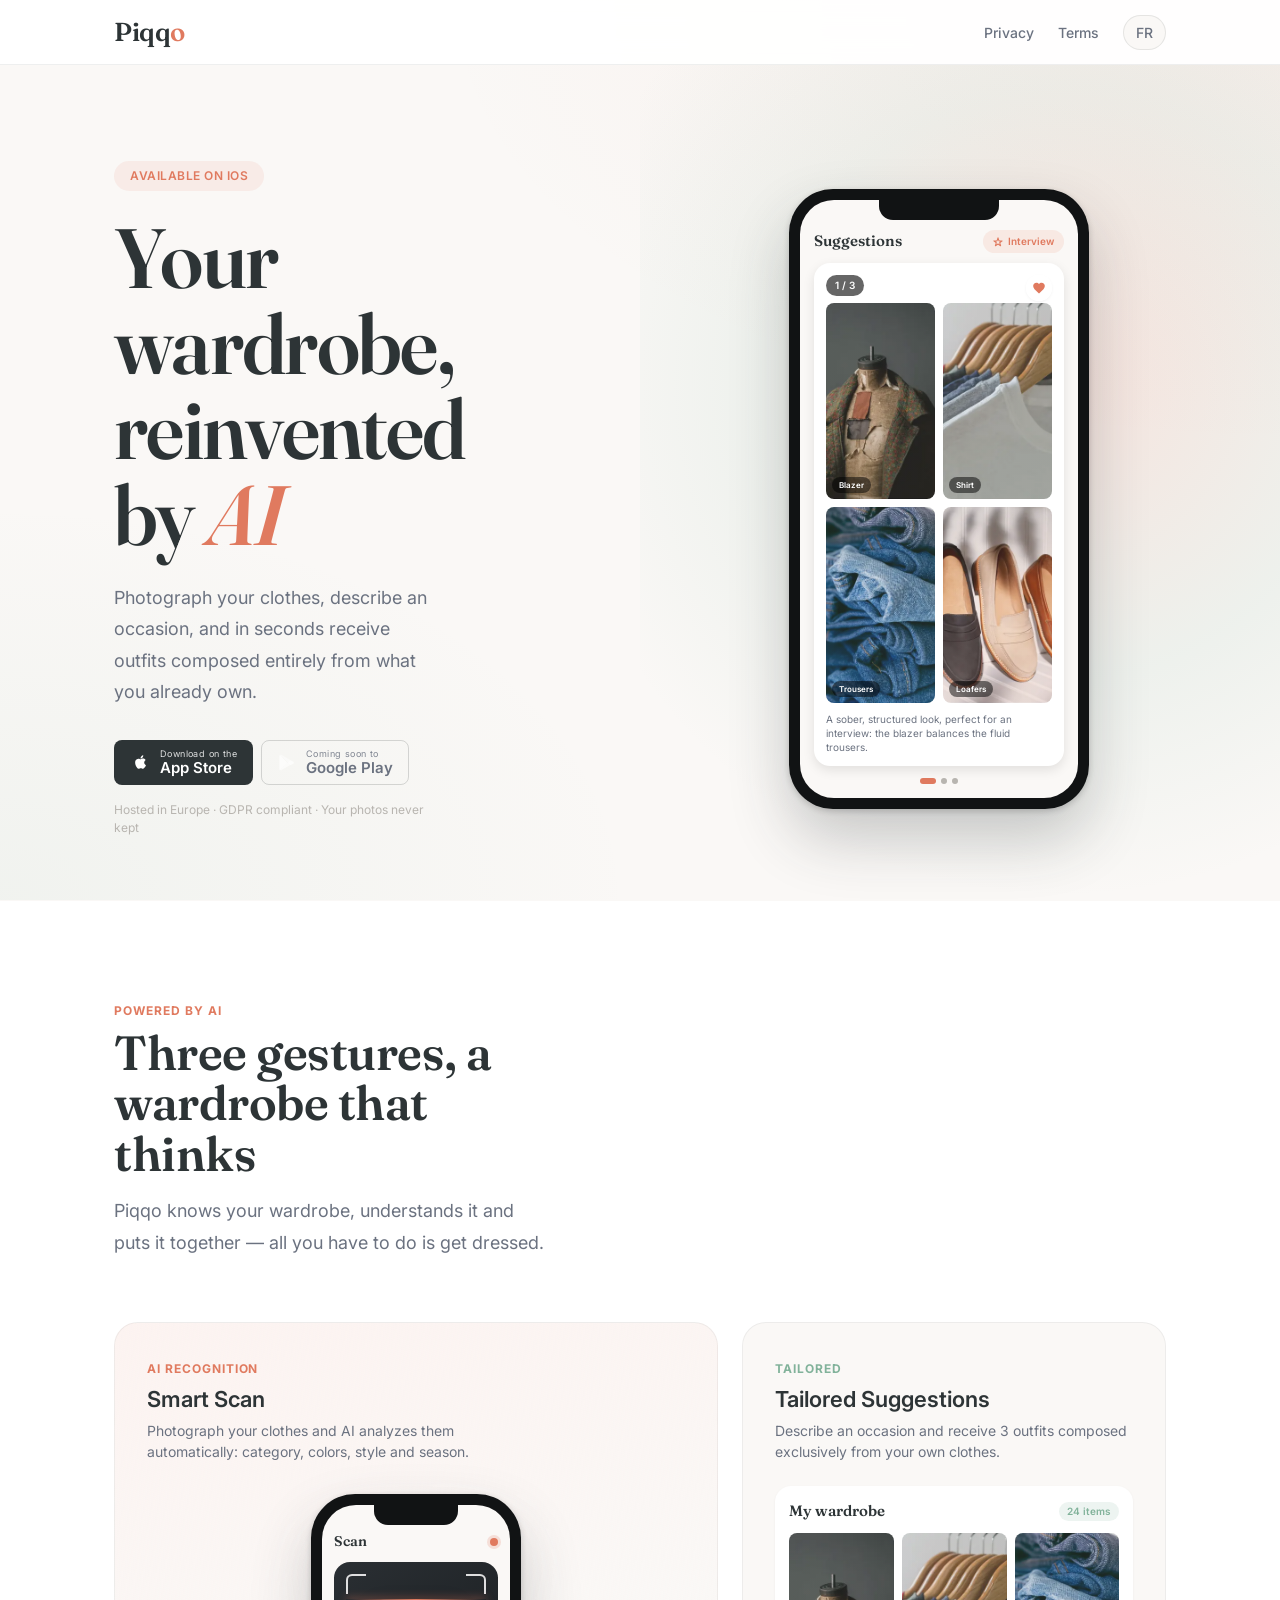
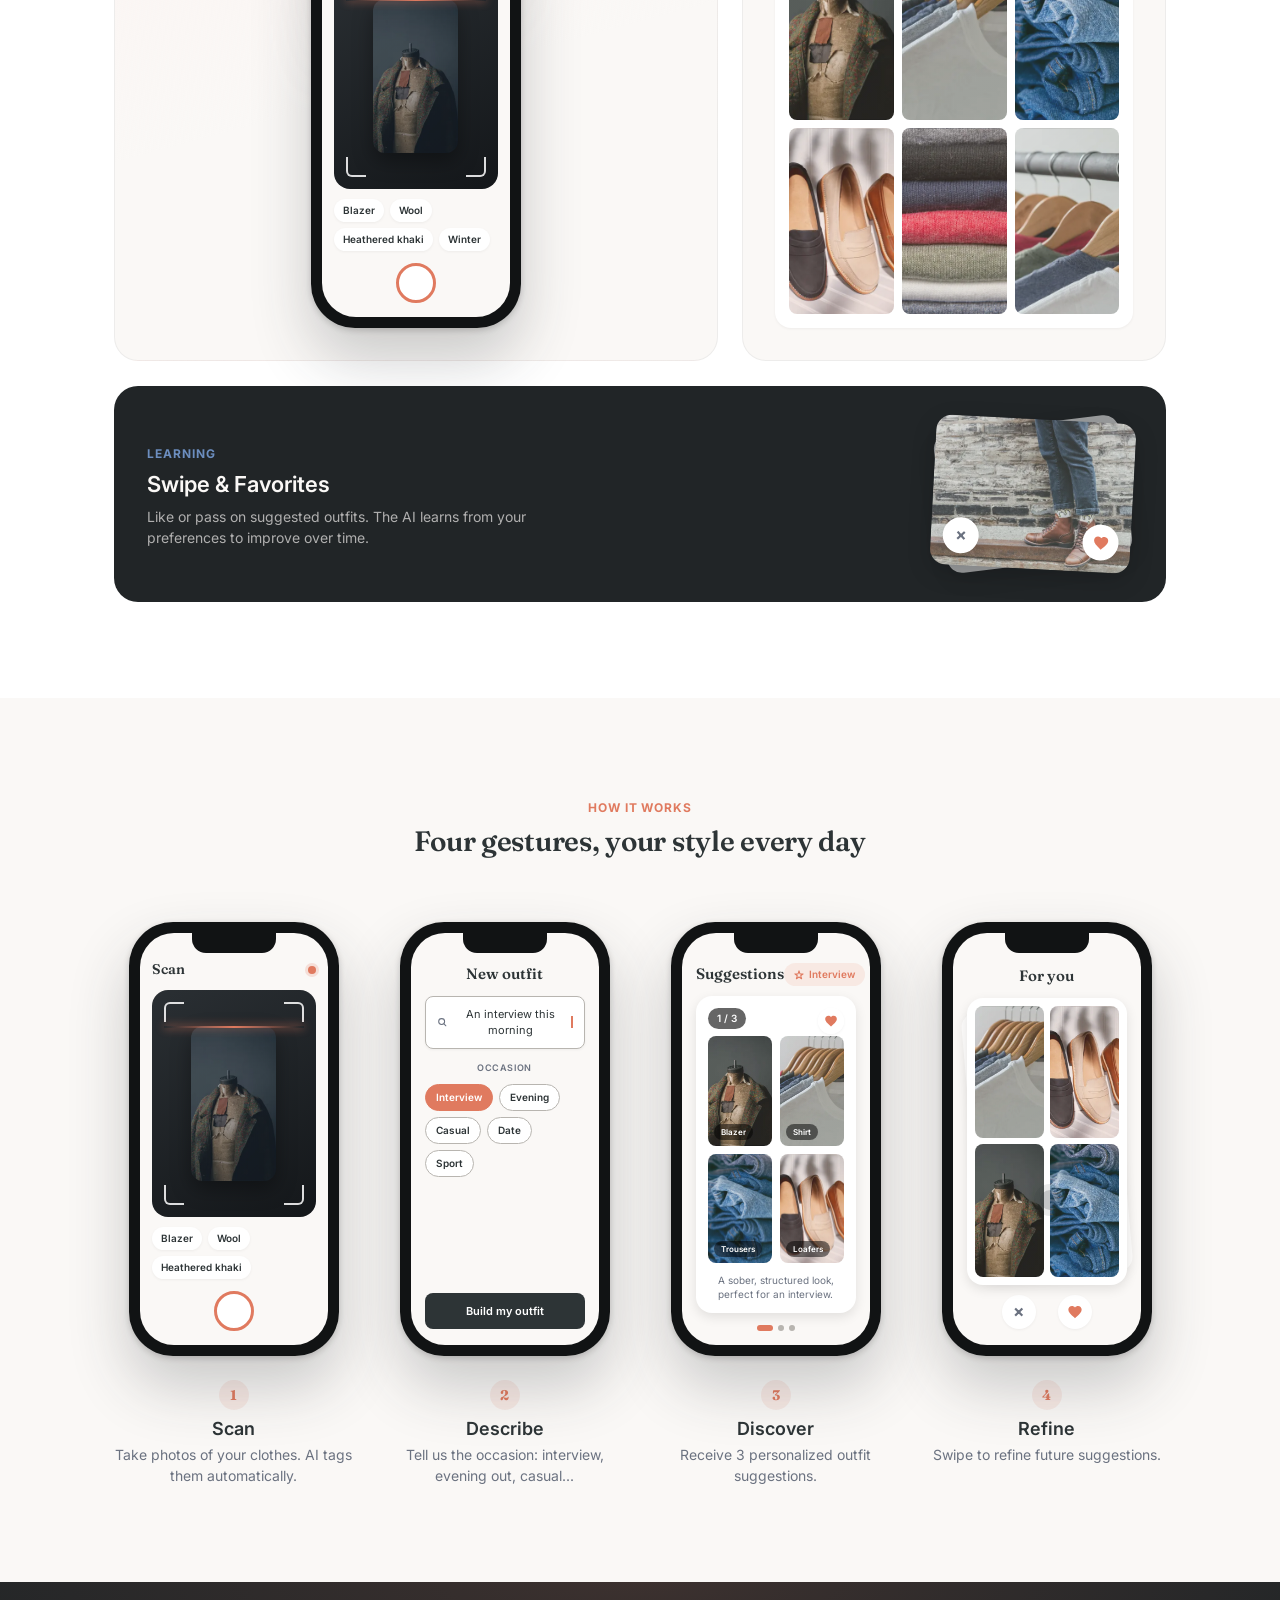
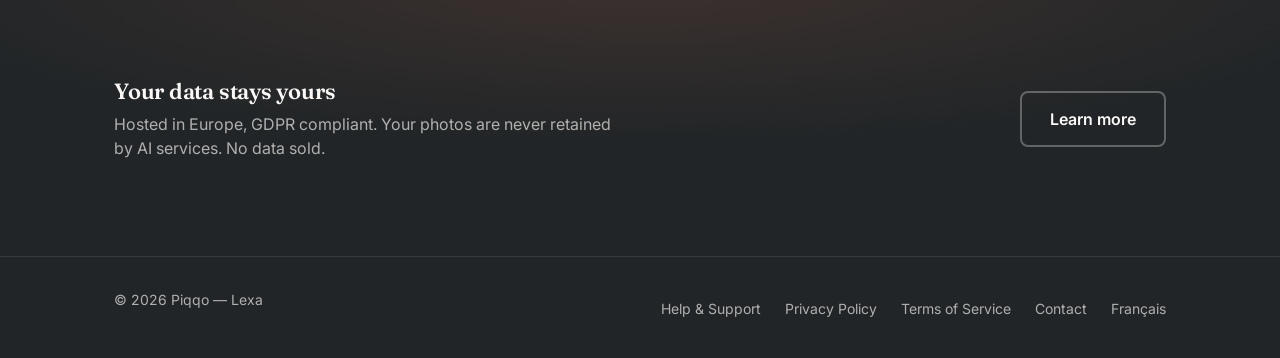
==== commit 68124c1c: "Merge pull request #5 from Akeuuh/feat/app-store-link Link the live App Store listing" ====
--- a/en/index.html
+++ b/en/index.html
@@ -86,8 +86,9 @@
           </div>
 
           <!-- Product mockup: Suggestions screen replica.
-               Garment tiles are placeholder slots — set style="--tile:url(...)"
-               on a .mock-garment to drop in a real screenshot. -->
+               Garment tiles carry real photos from /assets (see style.css) —
+               override style="--tile:url(...)" on a .mock-garment to swap one
+               for an actual app screenshot. -->
           <div class="hero__visual">
             <div class="mockup" role="img" aria-label="Preview of the Piqqo app: three suggested outfits">
               <div class="mockup__notch"></div>
@@ -103,13 +104,13 @@
                   <div class="mock-card">
                     <span class="mock-card__badge">1 / 3</span>
                     <span class="mock-card__heart" aria-hidden="true">
-                      <svg viewBox="0 0 24 24"><path d="M12 21s-7.5-4.9-10-9.3C.3 8.6 1.8 5 5.1 5c2 0 3.3 1.2 3.9 2.3C9.6 6.2 10.9 5 12.9 5c3.3 0 4.8 3.6 3.1 6.7C19.5 16.1 12 21 12 21z"/></svg>
+                      <svg viewBox="0 0 24 24"><path d="M12 21.35l-1.45-1.32C5.4 15.36 2 12.28 2 8.5 2 5.42 4.42 3 7.5 3c1.74 0 3.41.81 4.5 2.09C13.09 3.81 14.76 3 16.5 3 19.58 3 22 5.42 22 8.5c0 3.78-3.4 6.86-8.55 11.54L12 21.35z"/></svg>
                     </span>
                     <div class="mock-collage">
                       <div class="mock-garment mock-garment--1"><span class="mock-garment__badge">Blazer</span></div>
                       <div class="mock-garment mock-garment--2"><span class="mock-garment__badge">Shirt</span></div>
                       <div class="mock-garment mock-garment--3"><span class="mock-garment__badge">Trousers</span></div>
-                      <div class="mock-garment mock-garment--4"><span class="mock-garment__badge">Derbies</span></div>
+                      <div class="mock-garment mock-garment--4"><span class="mock-garment__badge">Loafers</span></div>
                     </div>
                     <p class="mock-card__reason">
                       A sober, structured look, perfect for an interview: the
@@ -176,7 +177,7 @@
                     <div class="mock-scan__tags">
                       <span class="mock-tag">Blazer</span>
                       <span class="mock-tag">Wool</span>
-                      <span class="mock-tag">Navy</span>
+                      <span class="mock-tag">Heathered khaki</span>
                       <span class="mock-tag">Winter</span>
                     </div>
                     <div class="mock-scan__shutter" aria-hidden="true"></div>
@@ -239,7 +240,7 @@
               <div class="mock-swipe__card mock-swipe__card--front">
                 <span class="mock-swipe__pass" aria-hidden="true">&times;</span>
                 <span class="mock-swipe__like" aria-hidden="true">
-                  <svg viewBox="0 0 24 24"><path d="M12 21s-7.5-4.9-10-9.3C.3 8.6 1.8 5 5.1 5c2 0 3.3 1.2 3.9 2.3C9.6 6.2 10.9 5 12.9 5c3.3 0 4.8 3.6 3.1 6.7C19.5 16.1 12 21 12 21z"/></svg>
+                  <svg viewBox="0 0 24 24"><path d="M12 21.35l-1.45-1.32C5.4 15.36 2 12.28 2 8.5 2 5.42 4.42 3 7.5 3c1.74 0 3.41.81 4.5 2.09C13.09 3.81 14.76 3 16.5 3 19.58 3 22 5.42 22 8.5c0 3.78-3.4 6.86-8.55 11.54L12 21.35z"/></svg>
                 </span>
               </div>
             </div>
@@ -286,7 +287,7 @@
                     <div class="mock-scan__tags">
                       <span class="mock-tag">Blazer</span>
                       <span class="mock-tag">Wool</span>
-                      <span class="mock-tag">Navy</span>
+                      <span class="mock-tag">Heathered khaki</span>
                     </div>
                     <div class="mock-scan__shutter" aria-hidden="true"></div>
                   </div>
@@ -358,13 +359,13 @@
                     <div class="mock-card">
                       <span class="mock-card__badge">1 / 3</span>
                       <span class="mock-card__heart" aria-hidden="true">
-                        <svg viewBox="0 0 24 24"><path d="M12 21s-7.5-4.9-10-9.3C.3 8.6 1.8 5 5.1 5c2 0 3.3 1.2 3.9 2.3C9.6 6.2 10.9 5 12.9 5c3.3 0 4.8 3.6 3.1 6.7C19.5 16.1 12 21 12 21z"/></svg>
+                        <svg viewBox="0 0 24 24"><path d="M12 21.35l-1.45-1.32C5.4 15.36 2 12.28 2 8.5 2 5.42 4.42 3 7.5 3c1.74 0 3.41.81 4.5 2.09C13.09 3.81 14.76 3 16.5 3 19.58 3 22 5.42 22 8.5c0 3.78-3.4 6.86-8.55 11.54L12 21.35z"/></svg>
                       </span>
                       <div class="mock-collage">
                         <div class="mock-garment mock-garment--1"><span class="mock-garment__badge">Blazer</span></div>
                         <div class="mock-garment mock-garment--2"><span class="mock-garment__badge">Shirt</span></div>
                         <div class="mock-garment mock-garment--3"><span class="mock-garment__badge">Trousers</span></div>
-                        <div class="mock-garment mock-garment--4"><span class="mock-garment__badge">Derbies</span></div>
+                        <div class="mock-garment mock-garment--4"><span class="mock-garment__badge">Loafers</span></div>
                       </div>
                       <p class="mock-card__reason">
                         A sober, structured look, perfect for an interview.
@@ -416,7 +417,7 @@
                     <div class="mock-refine__actions" aria-hidden="true">
                       <span class="mock-refine__btn mock-refine__btn--pass">&times;</span>
                       <span class="mock-refine__btn mock-refine__btn--like">
-                        <svg viewBox="0 0 24 24"><path d="M12 21s-7.5-4.9-10-9.3C.3 8.6 1.8 5 5.1 5c2 0 3.3 1.2 3.9 2.3C9.6 6.2 10.9 5 12.9 5c3.3 0 4.8 3.6 3.1 6.7C19.5 16.1 12 21 12 21z"/></svg>
+                        <svg viewBox="0 0 24 24"><path d="M12 21.35l-1.45-1.32C5.4 15.36 2 12.28 2 8.5 2 5.42 4.42 3 7.5 3c1.74 0 3.41.81 4.5 2.09C13.09 3.81 14.76 3 16.5 3 19.58 3 22 5.42 22 8.5c0 3.78-3.4 6.86-8.55 11.54L12 21.35z"/></svg>
                       </span>
                     </div>
                   </div>
@@ -455,6 +456,7 @@
         <div class="footer__inner">
           <p class="footer__copy">&copy; 2026 Piqqo — Lexa</p>
           <ul class="footer__links">
+            <li><a href="support.html">Help & Support</a></li>
             <li><a href="privacy.html">Privacy Policy</a></li>
             <li><a href="terms.html">Terms of Service</a></li>
             <li><a href="mailto:piqqo@lexa.bzh">Contact</a></li>
--- a/style.css
+++ b/style.css
@@ -940,8 +940,8 @@
 
 /* ============================================
    Phone mockup primitive (reused by hero, features, how-it-works)
-   Garment tiles are placeholder slots: set --tile to a real screenshot url
-   (background-image) to raise fidelity per slot.
+   Garment tiles ship with real photos from /assets; override --tile per slot
+   to swap in an actual app screenshot.
    ============================================ */
 .mockup {
   --mock-w: 300px;
@@ -1071,24 +1071,35 @@
   position: relative;
   border-radius: var(--radius-md);
   background-color: var(--color-muted);
-  background-image: var(--tile, none);
+  /* Three stacked layers, top to bottom: a light palette tint that keeps the
+     photos on-brand, the garment photo itself, and the original colour
+     gradient which shows through while the photo is still loading. */
+  background-image: var(--tint, none), var(--tile, none), var(--tile-bg, none);
   background-size: cover;
   background-position: center;
   overflow: hidden;
 }
 
-/* Placeholder tints so tiles read as distinct garments before real photos */
+/* Garment slots: --tile is the photo, --tile-bg the colour it falls back to. */
 .mock-garment--1 {
-  background-image: linear-gradient(145deg, #b9a58f, #8f7d68);
+  --tile: url("assets/garment-jacket.webp");
+  --tint: linear-gradient(145deg, rgba(185, 165, 143, 0.16), rgba(143, 125, 104, 0.24));
+  --tile-bg: linear-gradient(145deg, #b9a58f, #8f7d68);
 }
 .mock-garment--2 {
-  background-image: linear-gradient(145deg, #cdd7d1, #a7b8ae);
+  --tile: url("assets/garment-shirt.webp");
+  --tint: linear-gradient(145deg, rgba(205, 215, 209, 0.16), rgba(167, 184, 174, 0.24));
+  --tile-bg: linear-gradient(145deg, #cdd7d1, #a7b8ae);
 }
 .mock-garment--3 {
-  background-image: linear-gradient(145deg, #9fb0c4, #7889a0);
+  --tile: url("assets/garment-trousers.webp");
+  --tint: linear-gradient(145deg, rgba(159, 176, 196, 0.16), rgba(120, 137, 160, 0.24));
+  --tile-bg: linear-gradient(145deg, #9fb0c4, #7889a0);
 }
 .mock-garment--4 {
-  background-image: linear-gradient(145deg, #e0b3a4, #c98d78);
+  --tile: url("assets/garment-shoes.webp");
+  --tint: linear-gradient(145deg, rgba(224, 179, 164, 0.16), rgba(201, 141, 120, 0.24));
+  --tile-bg: linear-gradient(145deg, #e0b3a4, #c98d78);
 }
 
 .mock-garment__badge {
@@ -1361,7 +1372,14 @@
   position: absolute;
   inset: 16% 24%;
   border-radius: 12px;
-  background: linear-gradient(150deg, #3d4a5c, #26303d);
+  background-color: #26303d;
+  /* Cool tint keeps the photo inside the camera-view lighting. */
+  background-image:
+    linear-gradient(150deg, rgba(61, 74, 92, 0.35), rgba(38, 48, 61, 0.45)),
+    url("assets/garment-jacket-tall.webp"),
+    linear-gradient(150deg, #3d4a5c, #26303d);
+  background-size: cover;
+  background-position: center;
   box-shadow: 0 8px 20px rgba(0, 0, 0, 0.35);
 }
 
@@ -1497,26 +1515,40 @@
 
 .mock-tile {
   border-radius: var(--radius-md);
+  /* Same three-layer stack as .mock-garment: tint, photo, colour fallback. */
+  background-image: var(--tint, none), var(--tile, none), var(--tile-bg, none);
   background-size: cover;
   background-position: center;
 }
 .mock-tile--1 {
-  background-image: linear-gradient(145deg, #b9a58f, #8f7d68);
+  --tile: url("assets/garment-jacket.webp");
+  --tint: linear-gradient(145deg, rgba(185, 165, 143, 0.16), rgba(143, 125, 104, 0.24));
+  --tile-bg: linear-gradient(145deg, #b9a58f, #8f7d68);
 }
 .mock-tile--2 {
-  background-image: linear-gradient(145deg, #cdd7d1, #a7b8ae);
+  --tile: url("assets/garment-shirt.webp");
+  --tint: linear-gradient(145deg, rgba(205, 215, 209, 0.16), rgba(167, 184, 174, 0.24));
+  --tile-bg: linear-gradient(145deg, #cdd7d1, #a7b8ae);
 }
 .mock-tile--3 {
-  background-image: linear-gradient(145deg, #9fb0c4, #7889a0);
+  --tile: url("assets/garment-trousers.webp");
+  --tint: linear-gradient(145deg, rgba(159, 176, 196, 0.16), rgba(120, 137, 160, 0.24));
+  --tile-bg: linear-gradient(145deg, #9fb0c4, #7889a0);
 }
 .mock-tile--4 {
-  background-image: linear-gradient(145deg, #e0b3a4, #c98d78);
+  --tile: url("assets/garment-shoes.webp");
+  --tint: linear-gradient(145deg, rgba(224, 179, 164, 0.16), rgba(201, 141, 120, 0.24));
+  --tile-bg: linear-gradient(145deg, #e0b3a4, #c98d78);
 }
 .mock-tile--5 {
-  background-image: linear-gradient(145deg, #d8c7a8, #b8a17e);
+  --tile: url("assets/garment-knitwear.webp");
+  --tint: linear-gradient(145deg, rgba(216, 199, 168, 0.16), rgba(184, 161, 126, 0.24));
+  --tile-bg: linear-gradient(145deg, #d8c7a8, #b8a17e);
 }
 .mock-tile--6 {
-  background-image: linear-gradient(145deg, #a9b8b0, #869a8f);
+  --tile: url("assets/garment-rack.webp");
+  --tint: linear-gradient(145deg, rgba(169, 184, 176, 0.16), rgba(134, 154, 143, 0.24));
+  --tile-bg: linear-gradient(145deg, #a9b8b0, #869a8f);
 }
 
 /* --- Swipe cards visual (Swipe & favoris cell) --- */
@@ -1546,7 +1578,14 @@
   justify-content: space-between;
   padding: 12px;
   transform: rotate(3deg);
-  background: linear-gradient(160deg, #cdd7d1, #a7b8ae);
+  background-color: #a7b8ae;
+  /* Sage tint from the original placeholder, kept over the outfit photo. */
+  background-image:
+    linear-gradient(160deg, rgba(205, 215, 209, 0.18), rgba(167, 184, 174, 0.3)),
+    url("assets/outfit-card.webp"),
+    linear-gradient(160deg, #cdd7d1, #a7b8ae);
+  background-size: cover;
+  background-position: center;
 }
 
 .mock-swipe__pass,
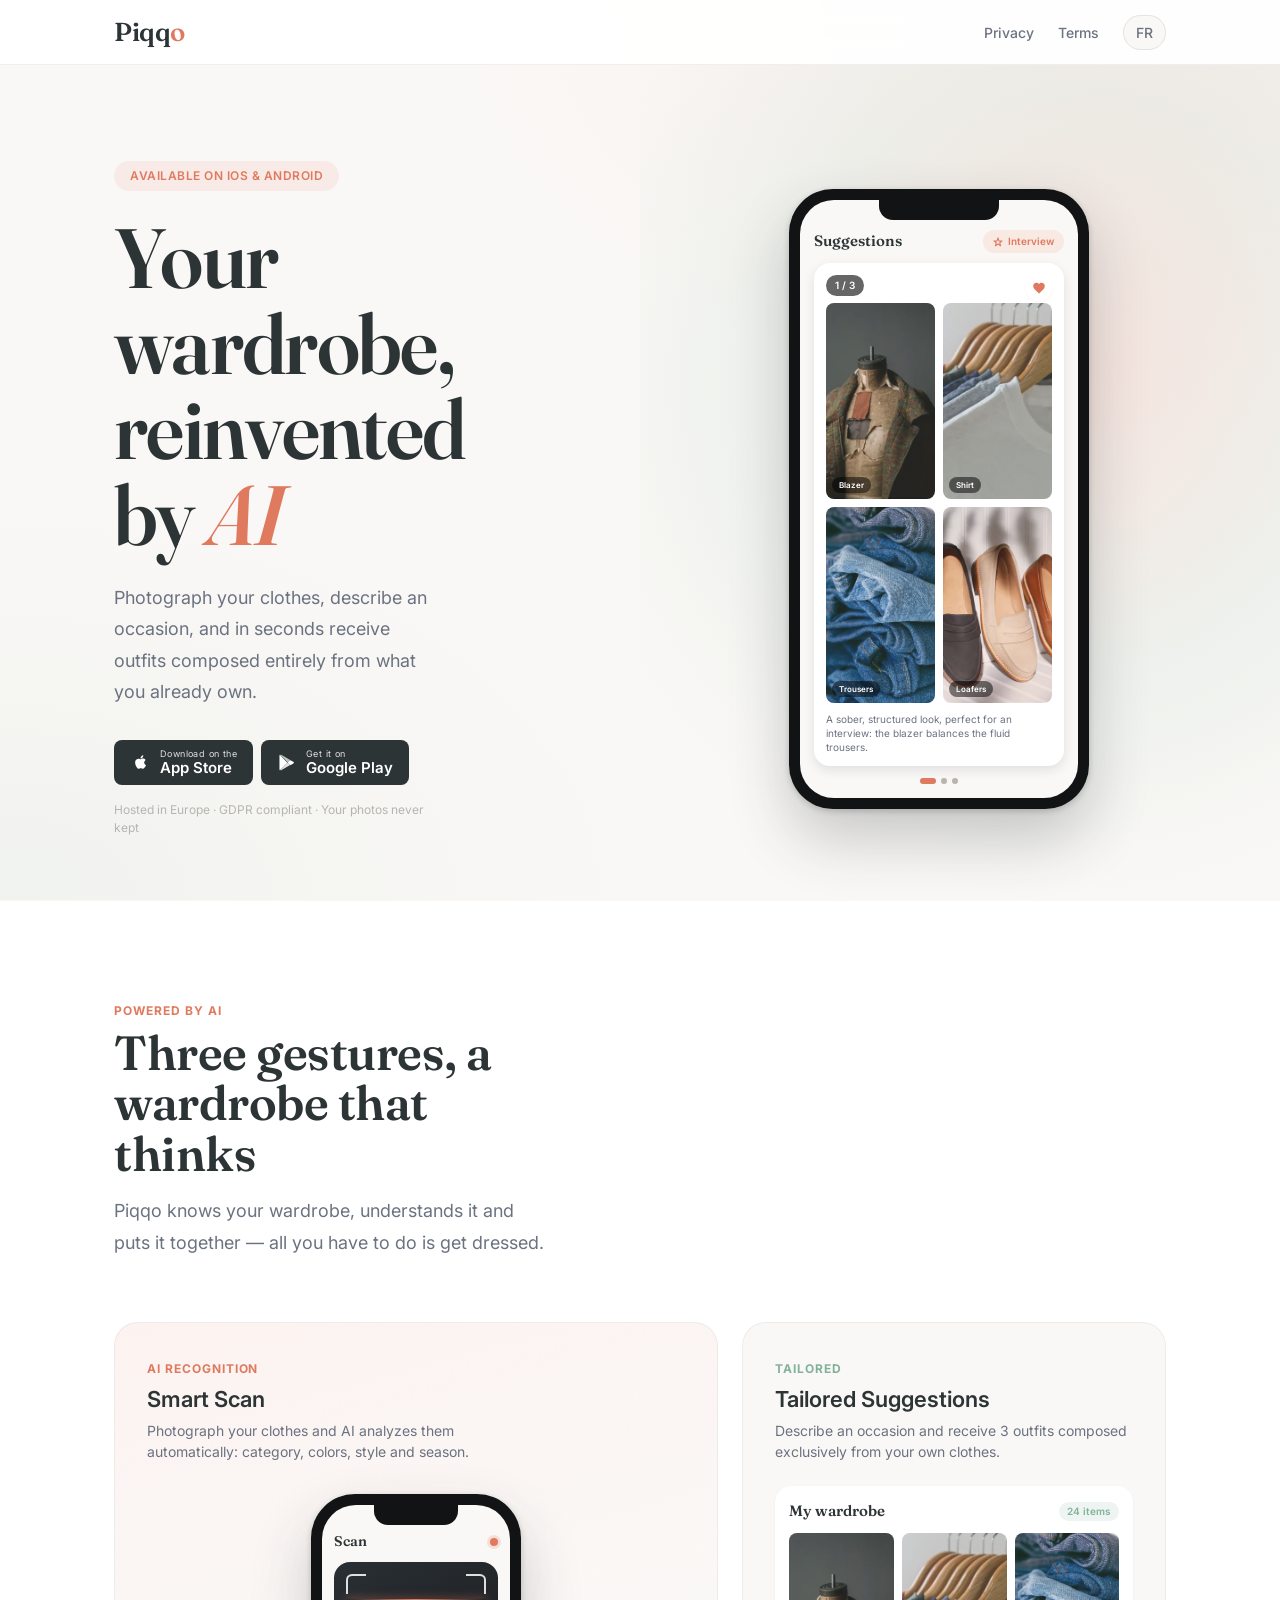
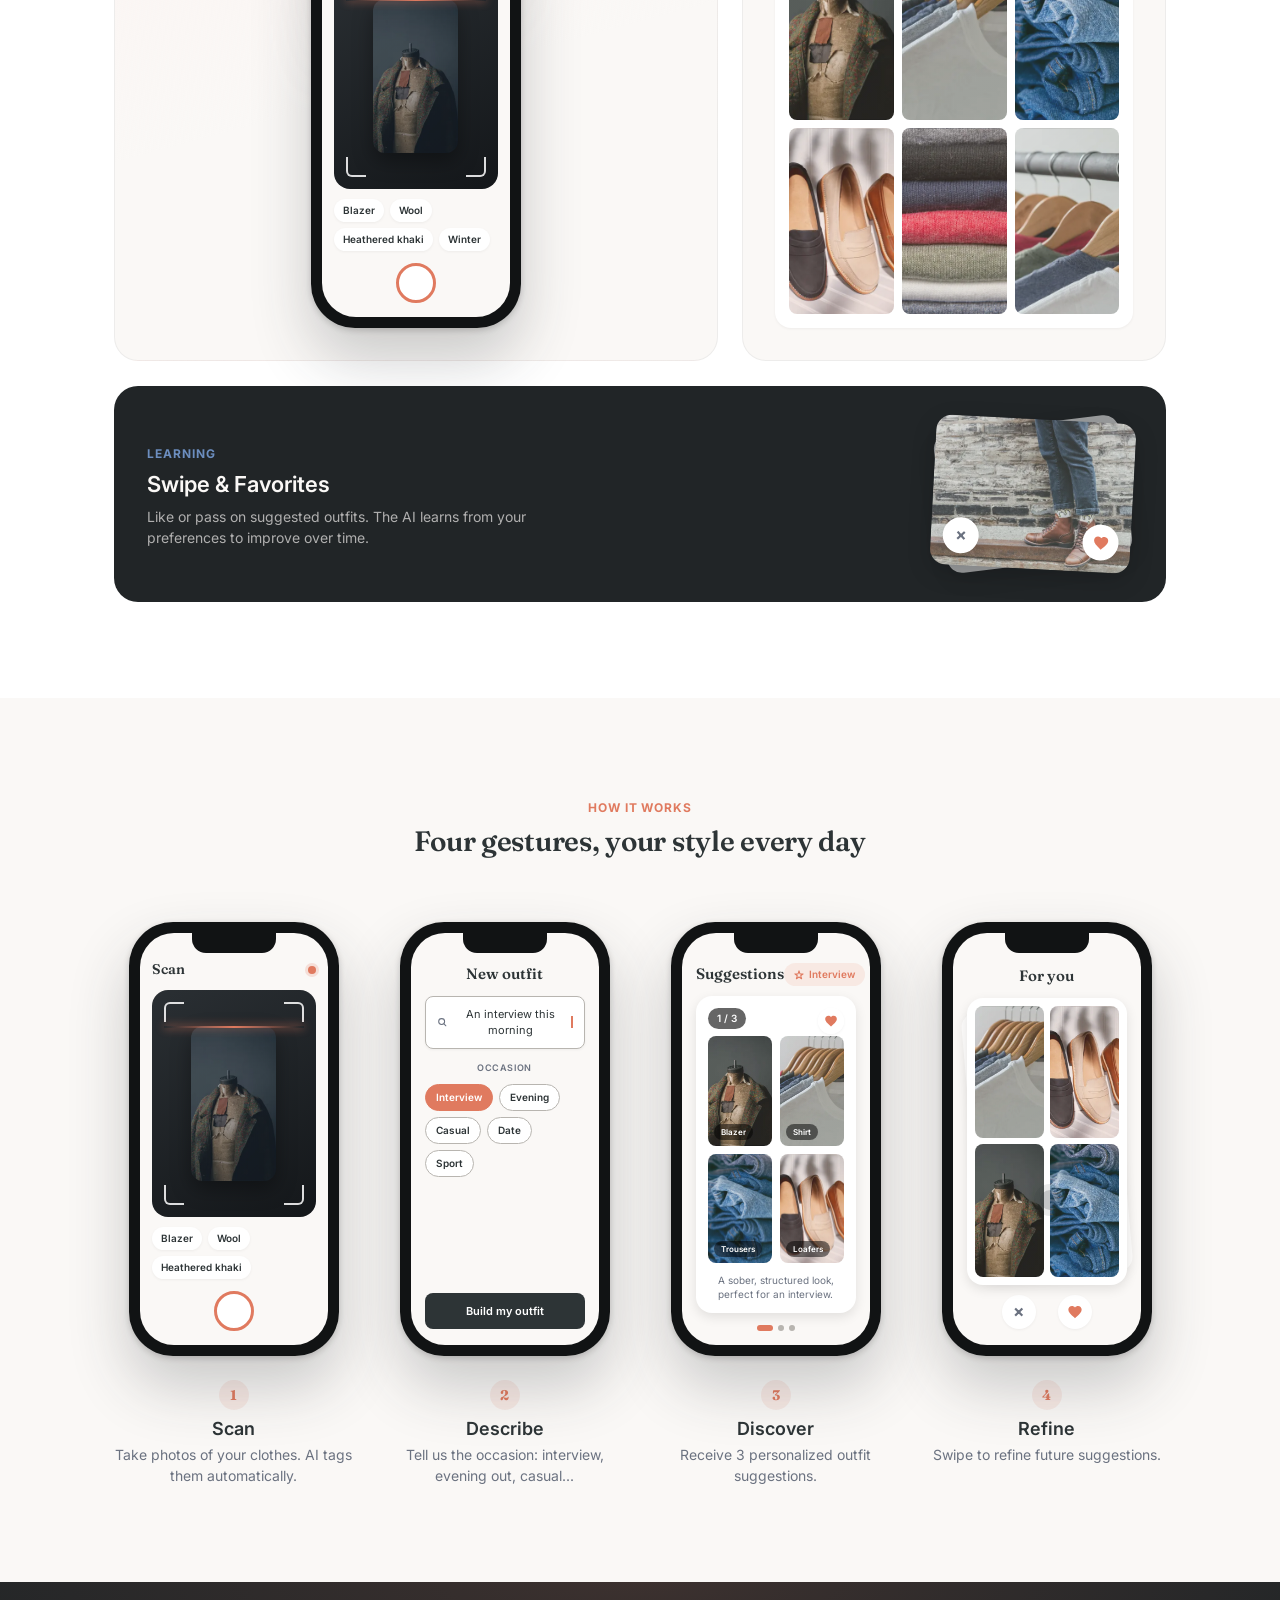
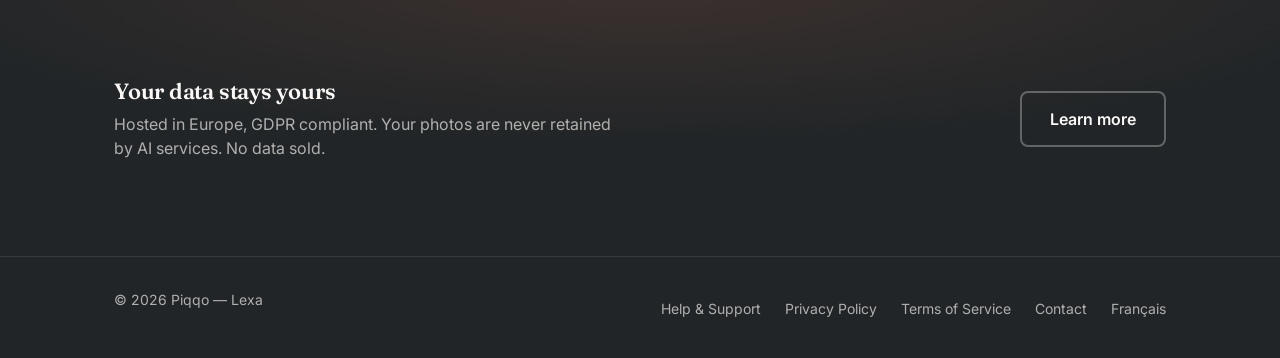
==== commit 06d6c085: "feat(site): link the live Google Play listing Piqqo is now out on Android, so the Google Play badge " ====
--- a/en/index.html
+++ b/en/index.html
@@ -37,7 +37,7 @@
       <div class="container">
         <div class="hero__grid">
           <div class="hero__copy">
-            <span class="hero__badge">Available on iOS</span>
+            <span class="hero__badge">Available on iOS &amp; Android</span>
             <h1 class="hero__title">
               Your wardrobe,<br />reinvented by <em>AI</em>
             </h1>
@@ -46,9 +46,9 @@
               receive outfits composed entirely from what you already own.
             </p>
             <div class="hero__cta">
-              <!-- App Store is live; Google Play has no listing yet, so that
-                   badge is a non-interactive "coming soon" state rather than a
-                   dead link. Turn it back into an <a href> once Play is up. -->
+              <!-- Both stores are live. Apple and Google each route visitors
+                   to their local storefront, so no country/locale segment on
+                   either URL. -->
               <div class="store-badges">
                 <a
                   href="https://apps.apple.com/app/id6760471972"
@@ -65,7 +65,11 @@
                     <span class="store-badge__big">App Store</span>
                   </span>
                 </a>
-                <span class="store-badge store-badge--soon">
+                <a
+                  href="https://play.google.com/store/apps/details?id=com.lexa.piqqo"
+                  class="store-badge"
+                  aria-label="Get Piqqo on Google Play"
+                >
                   <svg width="19" height="19" viewBox="0 0 24 24" aria-hidden="true">
                     <path
                       d="M3.6 2.3c-.3.3-.5.8-.5 1.4v16.6c0 .6.2 1.1.5 1.4l.1.1 9.3-9.3v-.2L3.6 2.3zM16.8 15.3l-3.1-3.1v-.2l3.1-3.1.1.1 3.7 2.1c1 .6 1 1.6 0 2.2l-3.7 2.1-.1-.1z"
@@ -74,10 +78,10 @@
                     <path d="M13.7 11.9l3-3.2L5.8 2.5c-.6-.4-1.2-.3-1.5 0l9.4 9.4z" opacity="0.7" />
                   </svg>
                   <span class="store-badge__label">
-                    <span class="store-badge__small">Coming soon to</span>
+                    <span class="store-badge__small">Get it on</span>
                     <span class="store-badge__big">Google Play</span>
                   </span>
-                </span>
+                </a>
               </div>
             </div>
             <p class="hero__note">
--- a/style.css
+++ b/style.css
@@ -865,9 +865,7 @@
 
 /* ============================================
    Store badges
-   The App Store badge links to the live listing. The Google Play one has no
-   listing to point at yet, so it renders as .store-badge--soon: same shape,
-   muted, not a link.
+   Both badges link to their live listing (App Store + Google Play).
    ============================================ */
 .store-badges {
   display: flex;
@@ -892,27 +890,6 @@
   color: #fff;
   transform: translateY(-2px);
   box-shadow: var(--shadow-md);
-}
-
-/* Not-yet-available store: outlined rather than filled, and inert. The 1px
-   border is offset out of the padding so both badges stay the same height. */
-.store-badge--soon {
-  padding: 8px 15px;
-  background-color: transparent;
-  color: var(--color-text-secondary);
-  border: 1px solid rgba(45, 52, 54, 0.18);
-  cursor: default;
-}
-
-.store-badge--soon svg {
-  fill: currentColor;
-  opacity: 0.7;
-}
-
-.store-badge--soon:hover {
-  color: var(--color-text-secondary);
-  transform: none;
-  box-shadow: none;
 }
 
 .store-badge svg {
